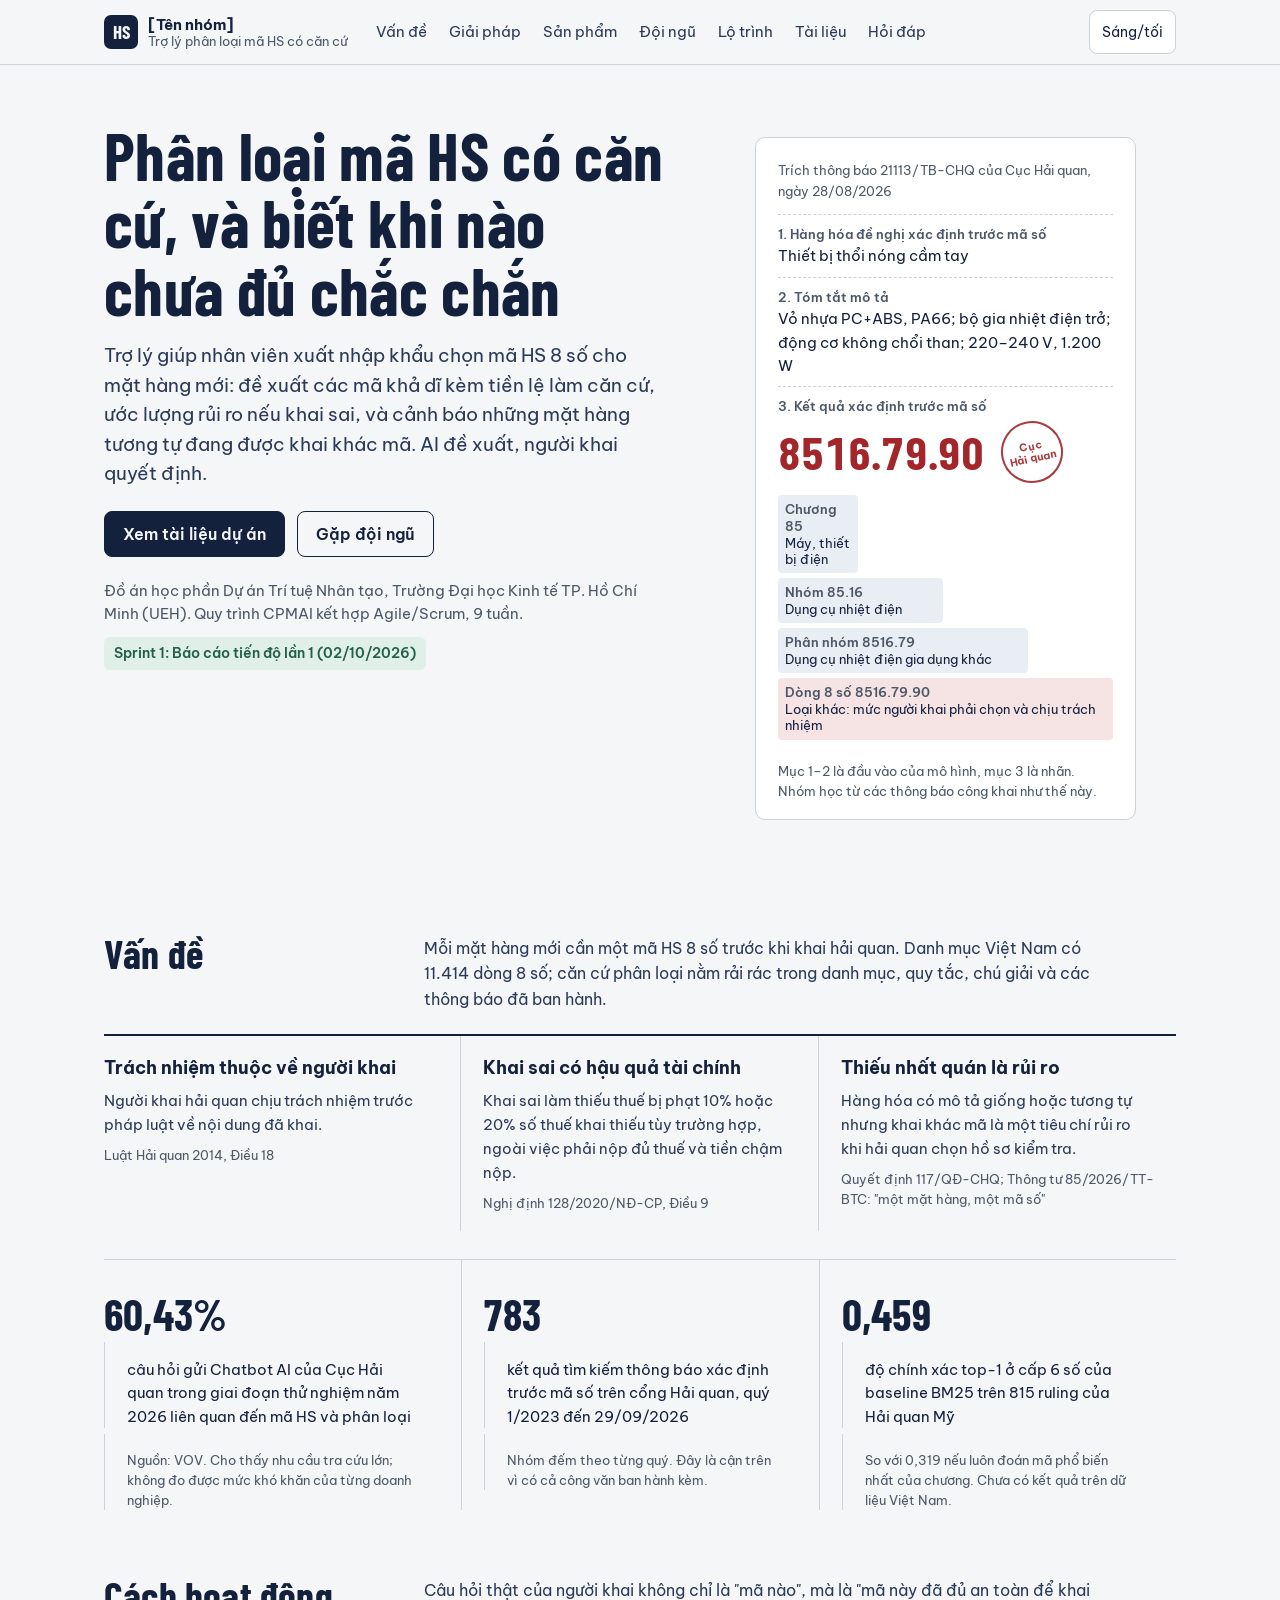
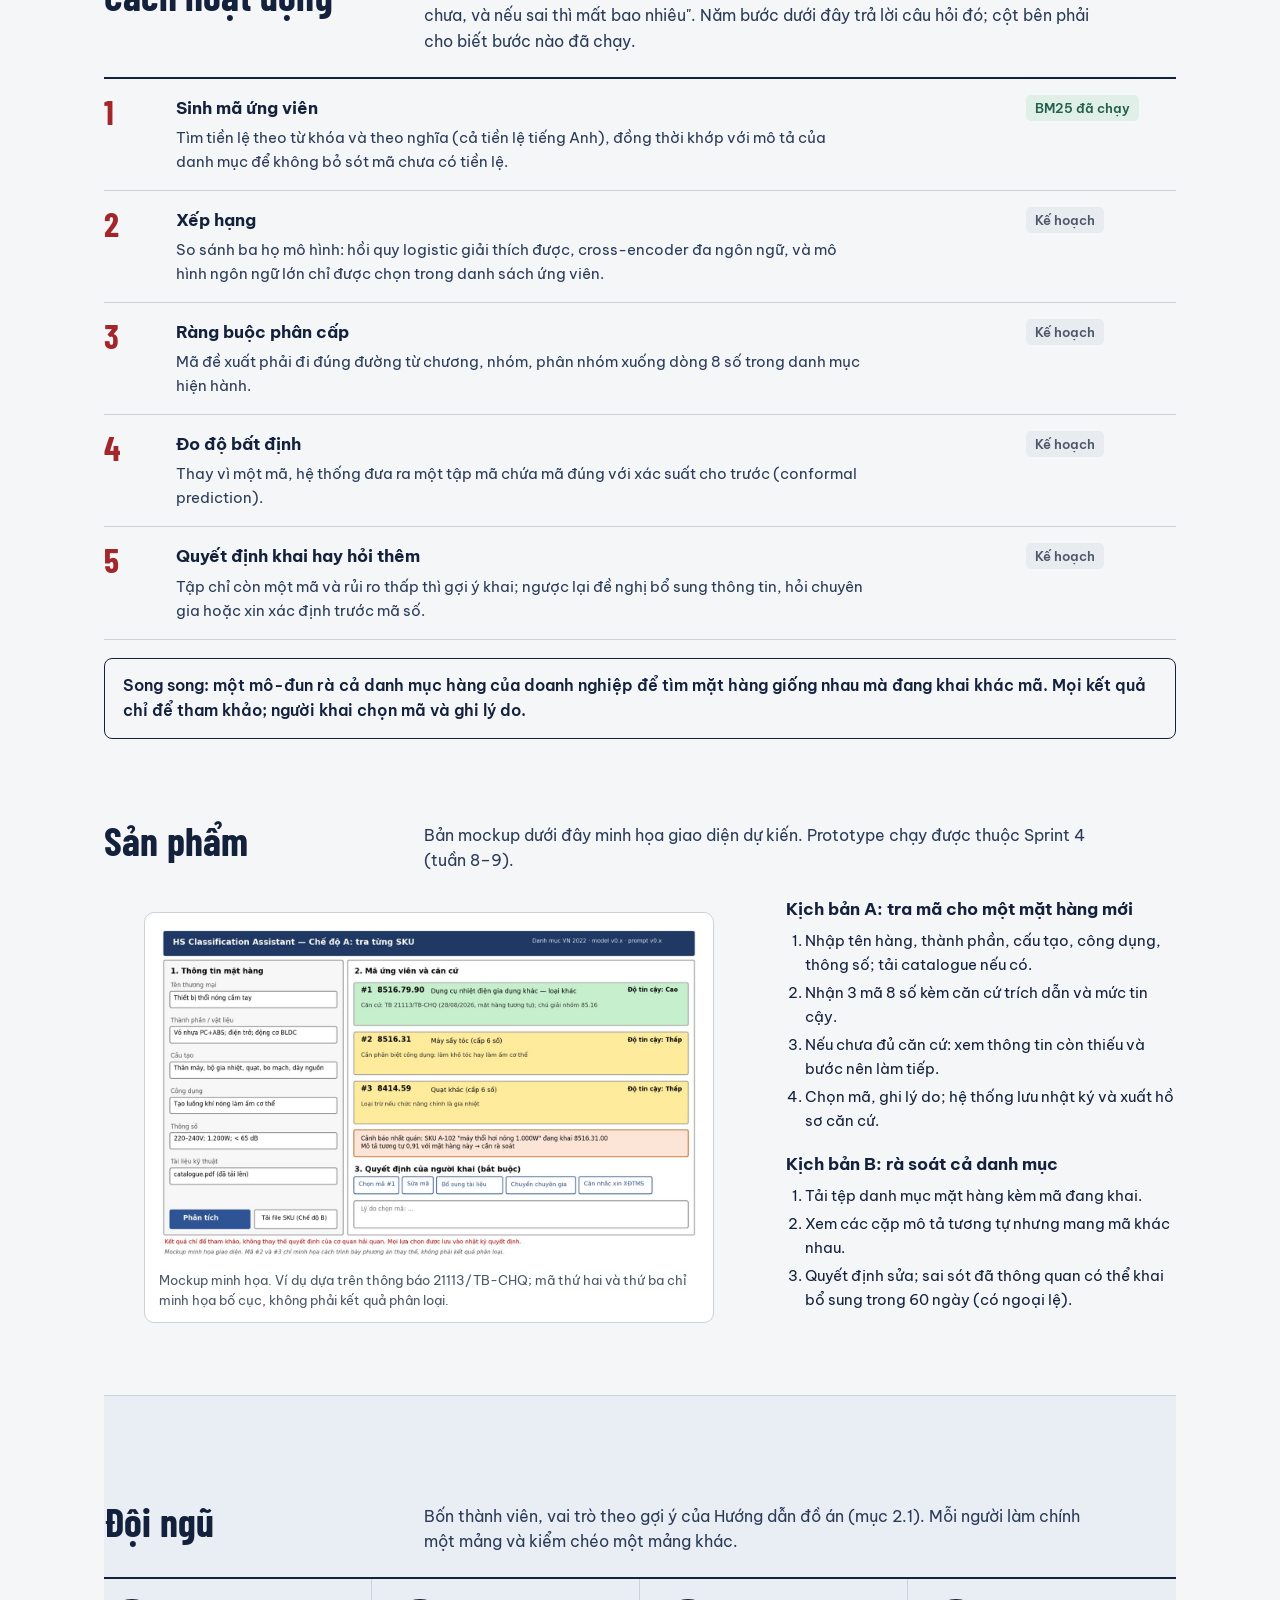
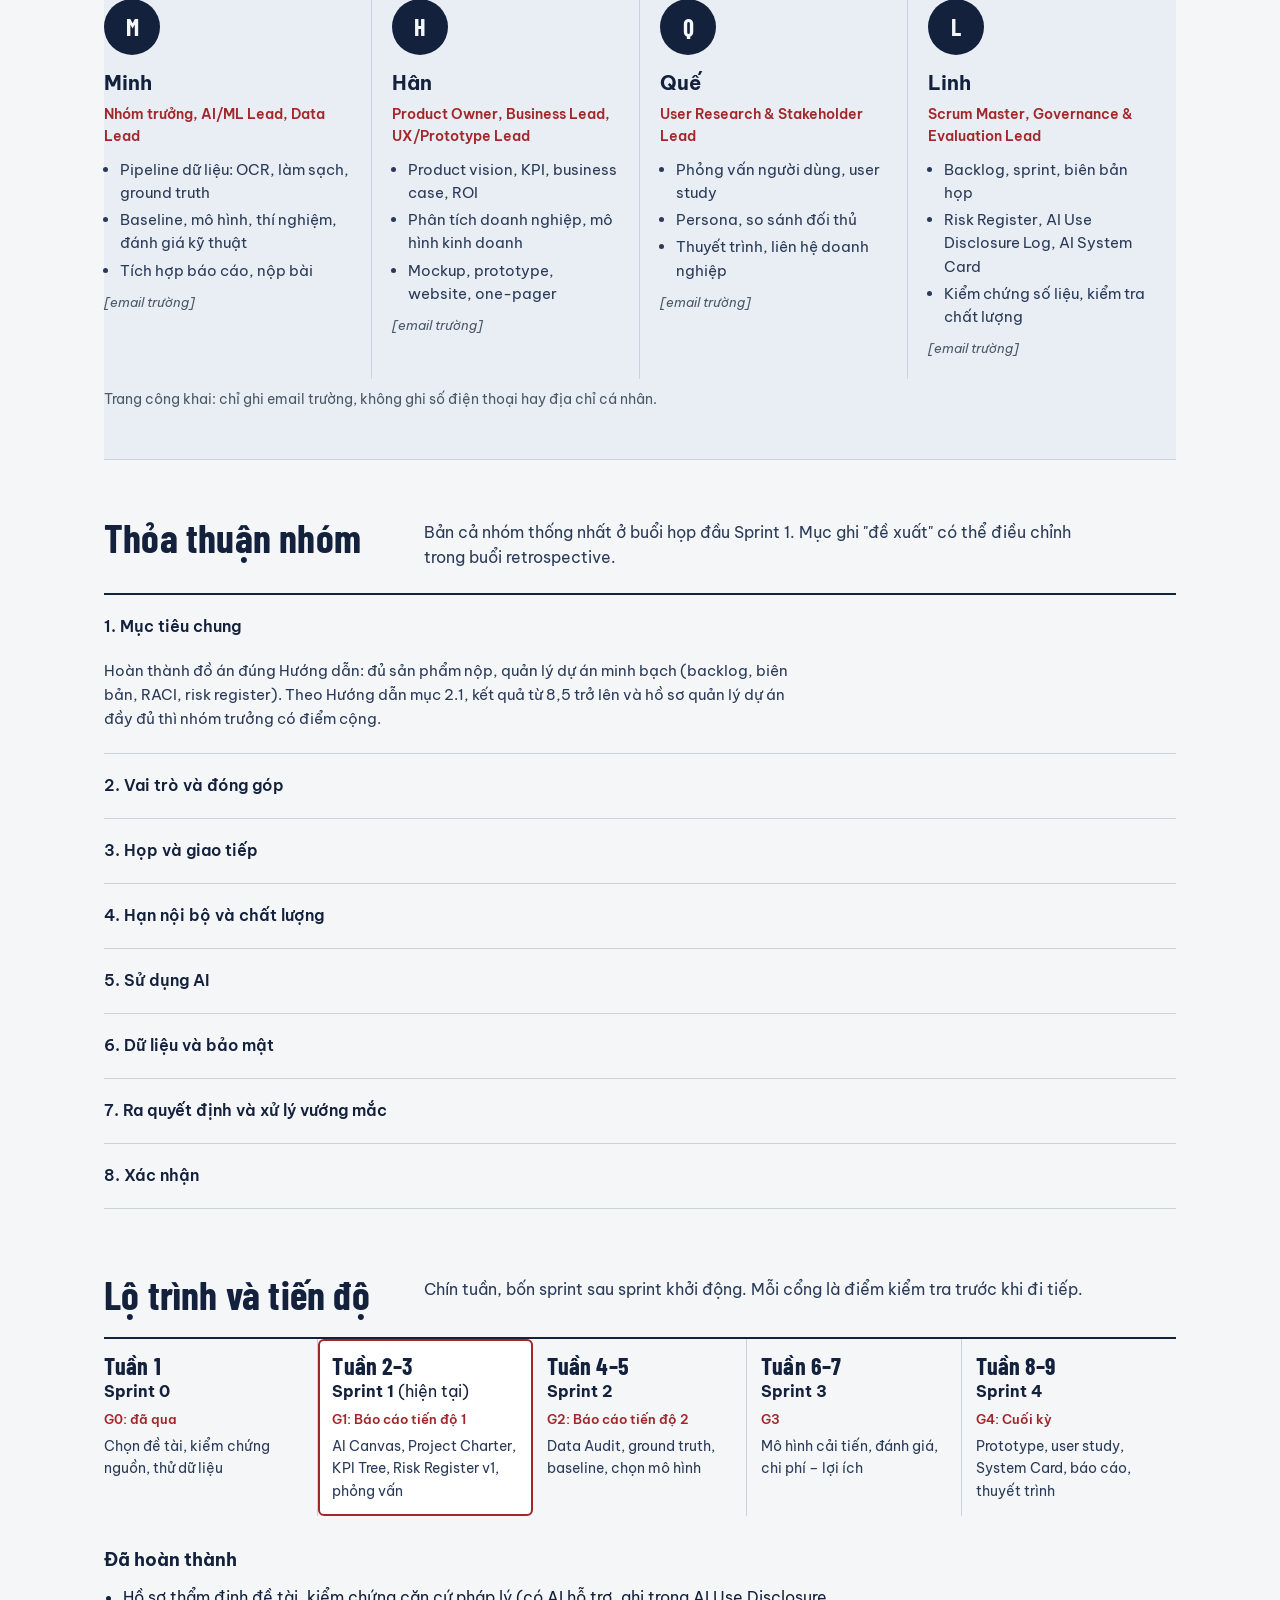
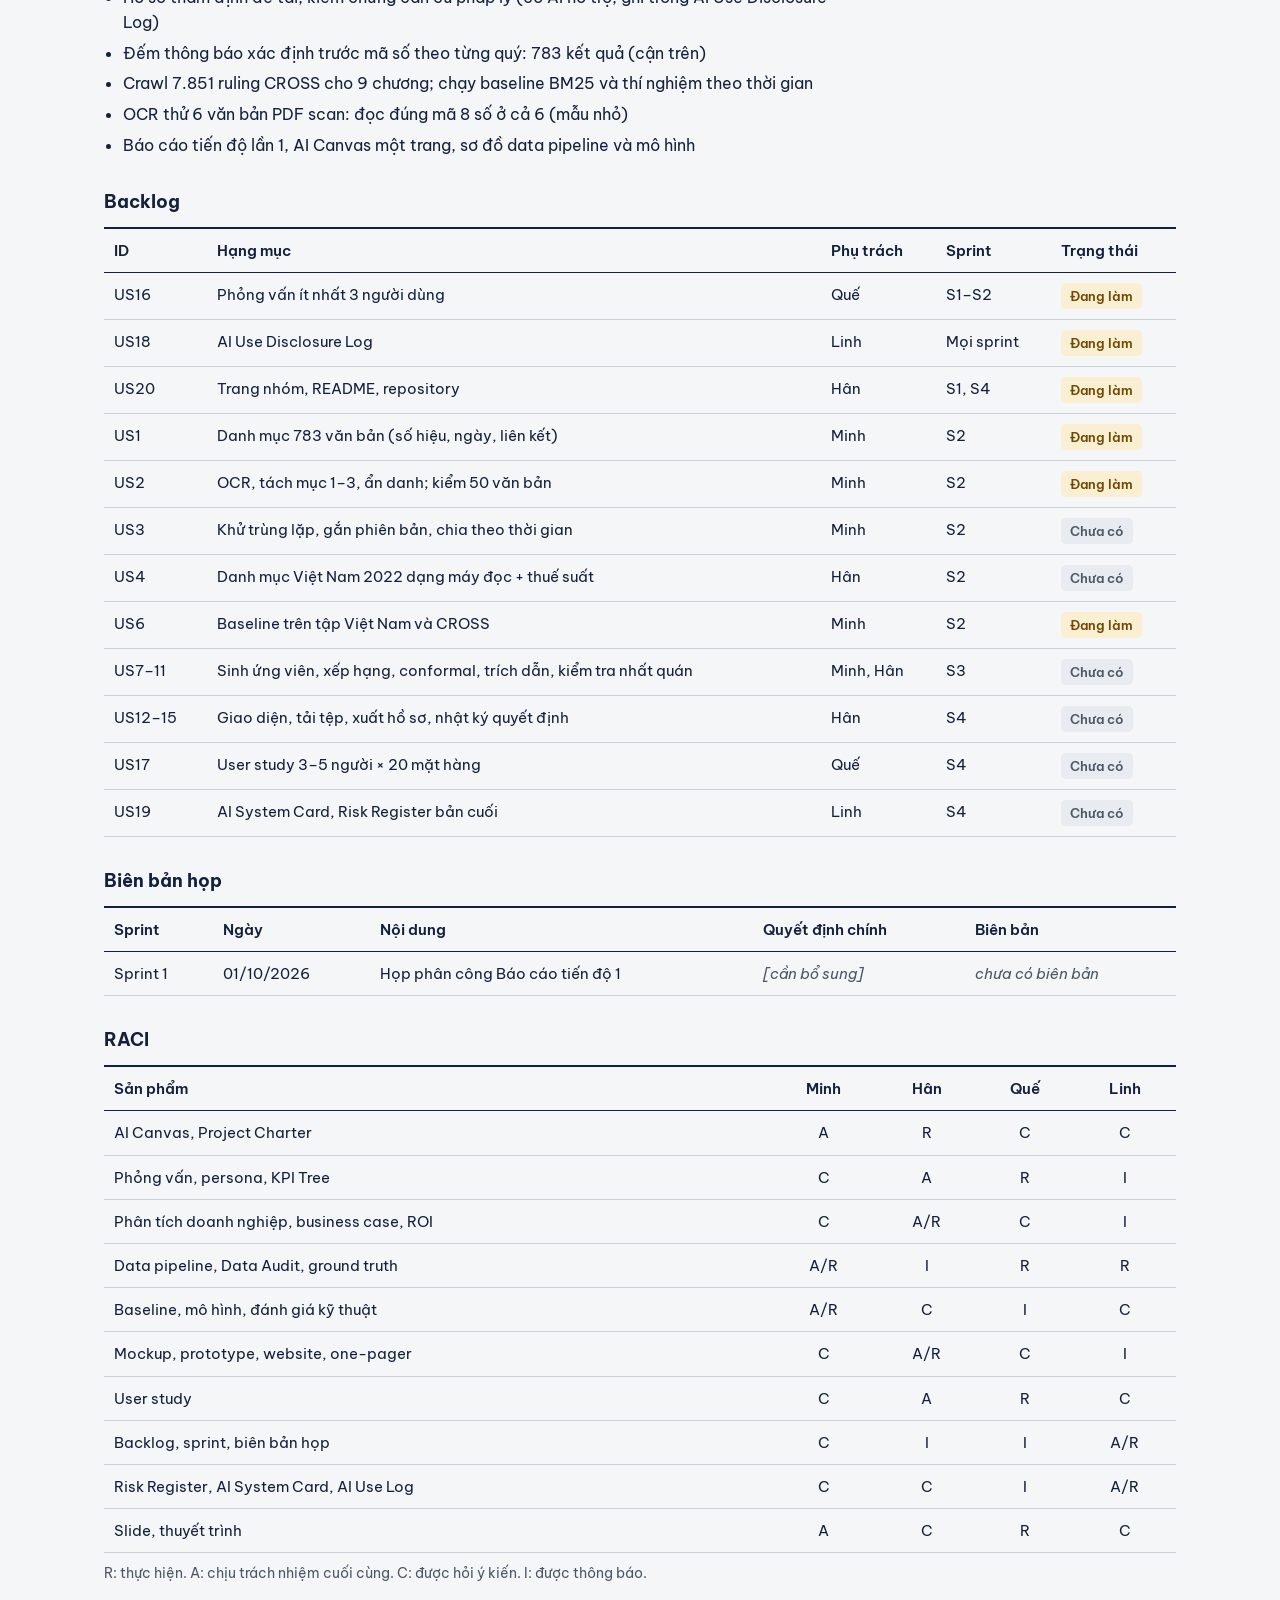
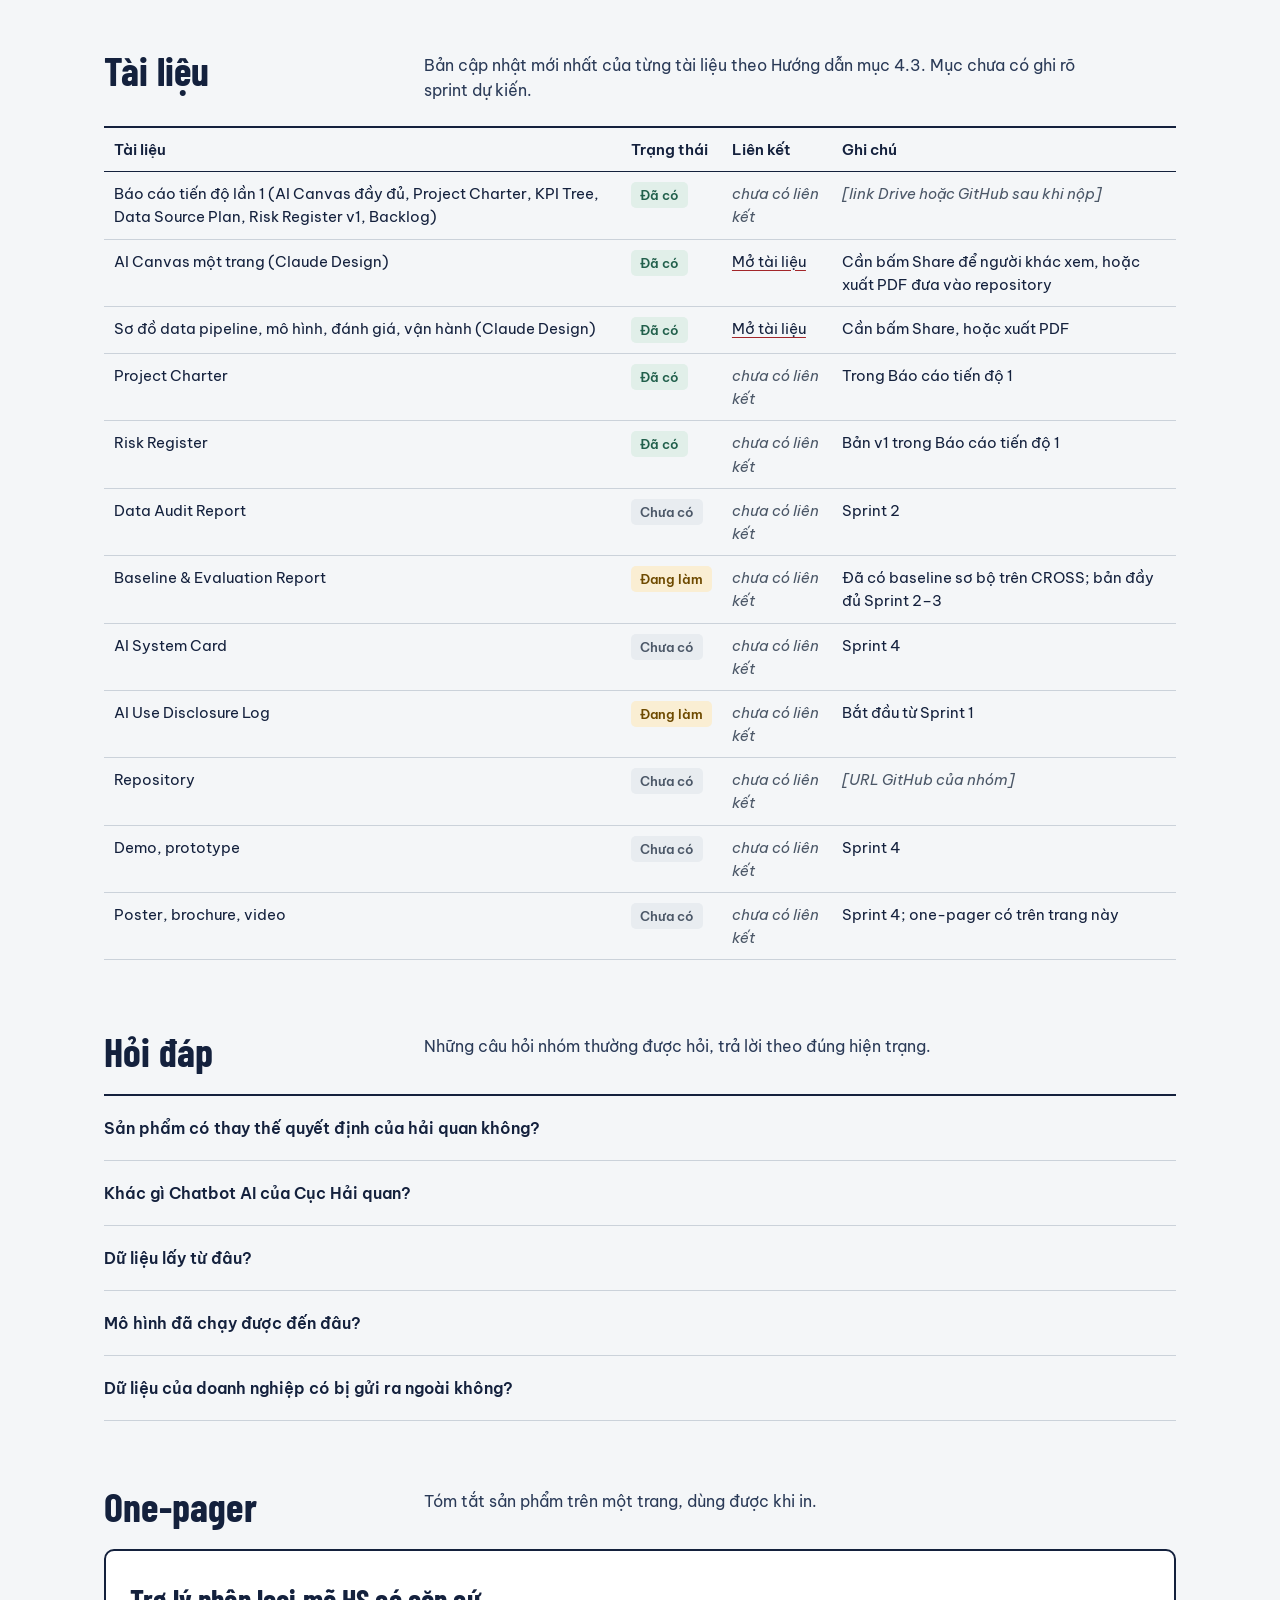
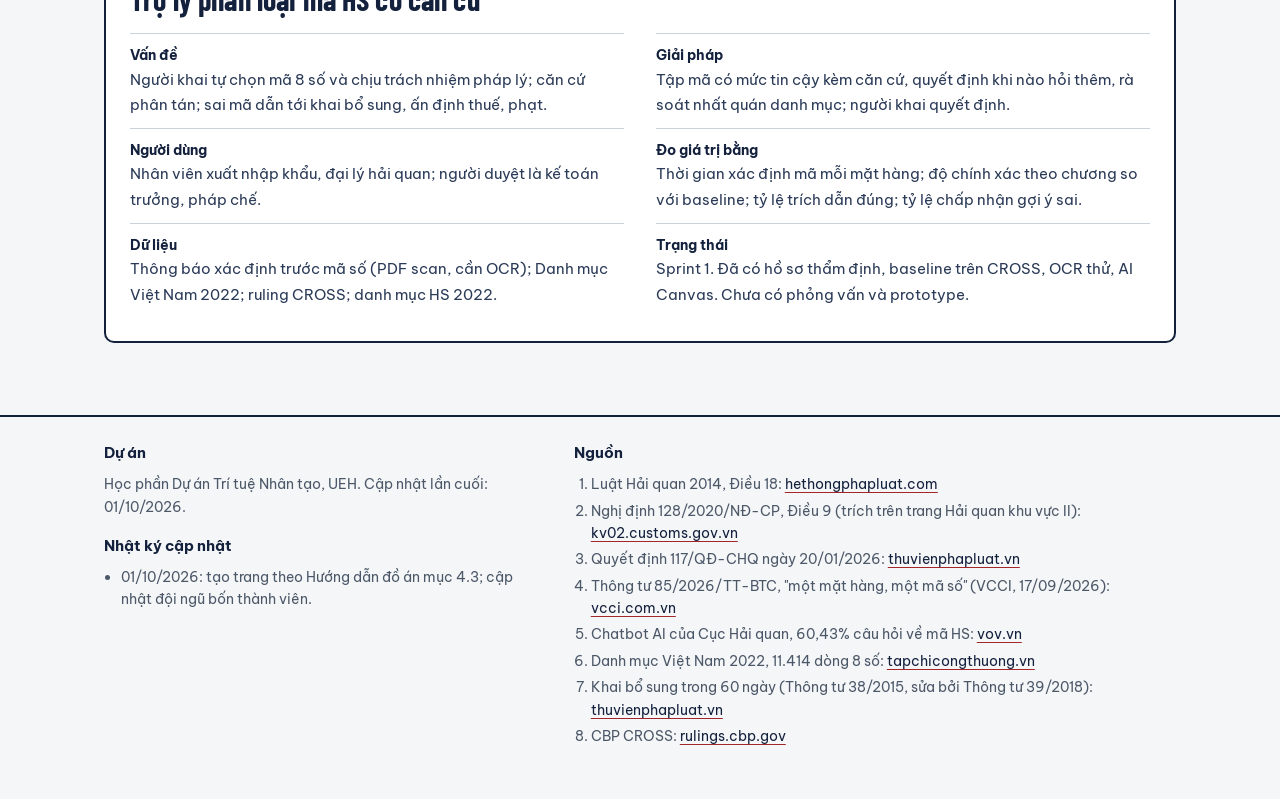
==== docs/index.html @ 6811bda2 "Trang giới thiệu dự án và đội ngũ" ====
<!doctype html>
<html lang="vi">
<head>
<meta charset="utf-8">
<meta name="viewport" content="width=device-width, initial-scale=1, viewport-fit=cover">
<title>Trợ lý phân loại mã HS có căn cứ: giới thiệu dự án và đội ngũ</title>
<meta name="description" content="Dự án học phần Dự án Trí tuệ Nhân tạo (UEH): trợ lý phân loại mã HS có căn cứ, biết khi nào chưa đủ chắc chắn, cho doanh nghiệp xuất nhập khẩu Việt Nam.">
<link rel="icon" href="data:image/svg+xml,<svg xmlns=%22http://www.w3.org/2000/svg%22 viewBox=%220 0 100 100%22><rect width=%22100%22 height=%22100%22 rx=%2218%22 fill=%22%2314213D%22/><text x=%2250%22 y=%2266%22 font-size=%2248%22 text-anchor=%22middle%22 fill=%22white%22 font-family=%22Arial%22 font-weight=%22700%22>HS</text></svg>">
<link rel="preconnect" href="https://fonts.googleapis.com">
<link rel="preconnect" href="https://fonts.gstatic.com" crossorigin>
<link href="https://fonts.googleapis.com/css2?family=Barlow+Condensed:wght@500;600;700&family=Be+Vietnam+Pro:wght@400;500;600;700&display=swap" rel="stylesheet">
<!--
  CẬP NHẬT NỘI DUNG: sửa khối dữ liệu SITE ở cuối tệp (thành viên, tài liệu, backlog, biên bản họp, nhật ký cập nhật).
  Các phần còn lại là nội dung cố định đã đối chiếu với Báo cáo tiến độ lần 1.
-->
<style>
:root{
  --ink:#14213D; --ink-2:#2A3A57; --muted:#4C5868; --paper:#F4F6F8; --surface:#FFFFFF; --rule:#CBD2DA; --rule-strong:#14213D;
  --seal:#A3262A; --seal-soft:#F6E3E3; --ok:#22604C; --ok-bg:#E1EFE9; --wip:#6E4A00; --wip-bg:#FAEED3; --todo:#4C5868; --todo-bg:#E8ECF0;
  --band:#E9EEF4; --focus:#1B5FBF;
  box-sizing:border-box;
  padding-top:env(safe-area-inset-top,0px);
  padding-bottom:env(safe-area-inset-bottom,0px);
}
@media (prefers-color-scheme: dark){
  :root:not([data-theme="light"]){
    --ink:#E6EBF2; --ink-2:#C9D3E0; --muted:#A7B2C1; --paper:#0E1625; --surface:#152035; --rule:#2B3A52; --rule-strong:#E6EBF2;
    --seal:#EF7A73; --seal-soft:#3A1F22; --ok:#7CC4A8; --ok-bg:#163A2F; --wip:#E8BD62; --wip-bg:#3A2D12; --todo:#B7C0CC; --todo-bg:#22314A;
    --band:#121C2E; --focus:#80B2FF;
  }
}
:root[data-theme="dark"]{
  --ink:#E6EBF2; --ink-2:#C9D3E0; --muted:#A7B2C1; --paper:#0E1625; --surface:#152035; --rule:#2B3A52; --rule-strong:#E6EBF2;
  --seal:#EF7A73; --seal-soft:#3A1F22; --ok:#7CC4A8; --ok-bg:#163A2F; --wip:#E8BD62; --wip-bg:#3A2D12; --todo:#B7C0CC; --todo-bg:#22314A;
  --band:#121C2E; --focus:#80B2FF;
}
*,*::before,*::after{box-sizing:inherit}
html{scroll-behavior:smooth;scroll-padding-top:calc(env(safe-area-inset-top,0px) + 76px);-webkit-text-size-adjust:100%}
body{margin:0;background:var(--paper);color:var(--ink);font-family:'Be Vietnam Pro',system-ui,-apple-system,'Segoe UI',sans-serif;font-size:16px;line-height:1.6}
img{max-width:100%;height:auto;display:block}
a{color:var(--ink);text-decoration-color:var(--seal);text-underline-offset:3px}
a:hover{color:var(--seal)}
:focus-visible{outline:3px solid var(--focus);outline-offset:2px}
.skip{position:absolute;left:-9999px}.skip:focus{left:12px;top:12px;background:var(--surface);padding:8px 12px;z-index:20}
.wrap{max-width:1120px;margin:0 auto;padding:0 24px}
.display{font-family:'Barlow Condensed','Arial Narrow',sans-serif;font-weight:700;letter-spacing:.005em}

/* điều hướng */
.top{position:sticky;top:env(safe-area-inset-top,0px);z-index:10;background:var(--paper);border-bottom:1px solid var(--rule)}
.top .wrap{display:flex;align-items:center;gap:18px;min-height:64px}
.brand{display:flex;align-items:center;gap:10px;text-decoration:none;white-space:nowrap}
.brand .mark{width:34px;height:34px;border-radius:7px;background:var(--ink);color:var(--paper);display:flex;align-items:center;justify-content:center;font-family:'Barlow Condensed','Arial Narrow',sans-serif;font-weight:700;font-size:19px}
.brand b{font-size:15px;line-height:1.2;display:block}
.brand small{display:block;font-size:12.5px;color:var(--muted);line-height:1.2}
.top nav{flex:1;overflow-x:auto}
.top ul{display:flex;gap:2px;list-style:none;margin:0;padding:0}
.top nav a{display:block;padding:10px 10px;border-radius:6px;text-decoration:none;white-space:nowrap;font-size:14.5px;color:var(--ink-2)}
.top nav a:hover{background:var(--band);color:var(--ink)}
.theme{min-height:44px;min-width:44px;border:1px solid var(--rule);background:var(--surface);color:var(--ink);border-radius:8px;font:inherit;font-size:14px;padding:0 12px;cursor:pointer}

/* hero */
.hero{padding:56px 0 40px;display:grid;grid-template-columns:1.1fr .9fr;gap:48px;align-items:start}
.hero h1{font-size:clamp(40px,5.6vw,66px);line-height:1.02;margin:0 0 18px}
.lede{font-size:18.5px;line-height:1.6;max-width:36em;margin:0 0 22px;color:var(--ink-2)}
.cta{display:flex;flex-wrap:wrap;gap:12px;margin:0 0 22px}
.btn{display:inline-flex;align-items:center;min-height:46px;padding:0 18px;border-radius:8px;font-weight:600;font-size:15.5px;text-decoration:none;border:1.5px solid var(--ink)}
.btn.primary{background:var(--ink);color:var(--paper)}
.btn.primary:hover{background:var(--ink-2);color:var(--paper)}
.btn.ghost{color:var(--ink)}
.btn.ghost:hover{background:var(--band);color:var(--ink)}
.meta{font-size:14.5px;color:var(--muted);margin:0}
.phase{display:inline-block;margin-top:12px;font-size:14px;font-weight:600;color:var(--ok);background:var(--ok-bg);padding:5px 10px;border-radius:6px}

/* thông báo mẫu */
.notice{background:var(--surface);border:1px solid var(--rule);border-radius:10px;padding:22px 22px 18px;position:relative}
.notice .hd{font-size:13px;color:var(--muted);margin-bottom:12px}
.notice .row{padding:9px 0;border-top:1px dashed var(--rule);font-size:14.5px}
.notice .row b{display:block;font-size:13px;color:var(--muted);font-weight:600}
.notice .code{display:flex;align-items:center;gap:16px;margin-top:4px}
.notice .num{font-size:46px;line-height:1;color:var(--seal);font-variant-numeric:tabular-nums}
.seal{width:62px;height:62px;border-radius:50%;border:2.5px solid var(--seal);color:var(--seal);display:flex;align-items:center;justify-content:center;text-align:center;font-size:10.5px;line-height:1.15;font-weight:700;transform:rotate(-12deg);flex:none;opacity:.9}
.levels{display:grid;grid-template-columns:repeat(4,1fr);gap:5px;margin-top:12px}
.lv{font-size:12.5px;line-height:1.3;padding:6px 7px;background:var(--band);border-radius:4px}
.lv b{display:block;font-size:13px}
.lv.l2{grid-column:1/3}.lv.l3{grid-column:1/4}.lv.l4{grid-column:1/5;background:var(--seal-soft)}
.notice .cap{font-size:12.5px;color:var(--muted);margin-top:12px}

/* khối */
section{padding:56px 0 8px}
.sec-head{display:grid;grid-template-columns:280px 1fr;gap:40px;margin-bottom:22px;align-items:start}
.sec-head h2{font-size:40px;line-height:1.05;margin:0}
.sec-head p{margin:4px 0 0;color:var(--ink-2);max-width:42em}
.band{background:var(--band);border-top:1px solid var(--rule);border-bottom:1px solid var(--rule);padding-bottom:48px;margin-top:48px}
p{max-width:46em}
.prob{display:grid;grid-template-columns:repeat(3,1fr);gap:0;border-top:2px solid var(--rule-strong)}
.prob div{padding:18px 22px 18px 0;border-right:1px solid var(--rule)}
.prob div + div{padding-left:22px}.prob div:last-child{border-right:0}
.prob h3{margin:0 0 6px;font-size:18px}
.prob p{margin:0;font-size:15px;color:var(--ink-2)}
.prob .src{display:block;font-size:12.5px;color:var(--muted);margin-top:8px}
.figs{display:grid;grid-template-columns:repeat(3,1fr);gap:0;margin-top:28px;border-top:1px solid var(--rule)}
.figs div{padding:16px 22px 0 0}
.figs div + div{padding-left:22px;border-left:1px solid var(--rule)}
.figs .n{font-size:44px;line-height:1}
.figs .t{font-size:14.5px;margin-top:6px}
.figs .s{font-size:12.5px;color:var(--muted);margin-top:6px}

.steps{list-style:none;counter-reset:s;margin:0;padding:0;border-top:2px solid var(--rule-strong)}
.steps li{counter-increment:s;display:grid;grid-template-columns:56px 1fr 150px;gap:16px;padding:16px 0;border-bottom:1px solid var(--rule);align-items:start}
.steps li::before{content:counter(s);font-family:'Barlow Condensed','Arial Narrow',sans-serif;font-weight:700;font-size:34px;line-height:1;color:var(--seal)}
.steps h3{margin:0 0 4px;font-size:17px}
.steps p{margin:0;font-size:15px;color:var(--ink-2)}
.st{display:inline-block;font-size:12.5px;font-weight:600;padding:3px 9px;border-radius:5px;white-space:nowrap;justify-self:start}
.st.done{background:var(--ok-bg);color:var(--ok)}.st.wip{background:var(--wip-bg);color:var(--wip)}.st.todo{background:var(--todo-bg);color:var(--todo)}
.principle{margin-top:18px;padding:14px 18px;border:1.5px solid var(--ink);border-radius:8px;font-weight:600;max-width:none}

.product{display:grid;grid-template-columns:1.25fr .75fr;gap:32px;align-items:start}
.shot{background:var(--surface);border:1px solid var(--rule);border-radius:10px;padding:10px}
.shot figcaption{font-size:12.5px;color:var(--muted);padding:8px 4px 2px}
.scen h3{margin:0 0 6px;font-size:17px}
.scen ol{margin:0 0 18px;padding-left:1.2em}
.scen li{margin:4px 0;font-size:15px}

.team{display:grid;grid-template-columns:repeat(4,1fr);gap:0;border-top:2px solid var(--rule-strong)}
.member{padding:20px 20px 20px 0;border-right:1px solid var(--rule)}
.member + .member{padding-left:20px}.member:last-child{border-right:0}
.avatar{width:56px;height:56px;border-radius:50%;background:var(--ink);color:var(--paper);display:flex;align-items:center;justify-content:center;font-family:'Barlow Condensed','Arial Narrow',sans-serif;font-weight:700;font-size:24px;margin-bottom:12px}
.member h3{margin:0;font-size:20px}
.member .role{font-size:14px;font-weight:600;color:var(--seal);margin:4px 0 10px}
.member ul{margin:0;padding-left:1.1em;font-size:14.5px;color:var(--ink-2)}
.member li{margin:4px 0}
.member .contact{font-size:13px;color:var(--muted);margin-top:10px}

.timeline{list-style:none;padding:0;margin:0;display:grid;grid-template-columns:repeat(5,1fr);border-top:2px solid var(--rule-strong)}
.timeline li{padding:14px 14px 14px 0;border-right:1px solid var(--rule)}
.timeline li + li{padding-left:14px}.timeline li:last-child{border-right:0}
.timeline .w{font-size:24px;line-height:1.1}
.timeline .g{font-size:12.5px;font-weight:600;color:var(--seal);margin-top:4px}
.timeline p{font-size:14px;margin:6px 0 0;color:var(--ink-2)}
.timeline .now{background:var(--surface);outline:2px solid var(--seal);outline-offset:-2px;border-radius:6px}

h3.sub{font-size:18px;margin:30px 0 10px}
.table-wrap{overflow-x:auto;border-top:2px solid var(--rule-strong);margin:0 0 6px}
table{border-collapse:collapse;width:100%;min-width:680px;font-size:14.5px}
th{text-align:left;font-weight:600;padding:10px 10px;border-bottom:1px solid var(--rule-strong);white-space:nowrap}
td{padding:10px 10px;border-bottom:1px solid var(--rule);vertical-align:top}
td.c,th.c{text-align:center}
.ph{color:var(--muted);font-style:italic}
.note{font-size:13.5px;color:var(--muted);margin:10px 0 0}
ul.plain{margin:0;padding-left:1.2em}ul.plain li{margin:5px 0;max-width:46em}

details{border-bottom:1px solid var(--rule)}
details:first-of-type{border-top:2px solid var(--rule-strong)}
summary{cursor:pointer;min-height:48px;display:flex;align-items:center;font-weight:600;padding:8px 0}
details > div{padding:0 0 14px;color:var(--ink-2);font-size:15px;max-width:52em}
details > div p{margin:0 0 8px}

.onepager{background:var(--surface);border:2px solid var(--rule-strong);border-radius:10px;padding:24px}
.onepager h3{margin:0 0 4px;font-size:30px}
.op{display:grid;grid-template-columns:repeat(2,1fr);gap:0 32px;margin-top:10px}
.op div{padding:10px 0;border-top:1px solid var(--rule)}
.op b{display:block;font-size:14px}.op span{font-size:14.5px;color:var(--ink-2)}

footer{margin-top:64px;border-top:2px solid var(--rule-strong);padding:24px 0 48px;font-size:14px;color:var(--muted)}
footer .cols{display:grid;grid-template-columns:1fr 1.4fr;gap:40px}
footer h3{color:var(--ink);font-size:15px;margin:0 0 8px}
footer ol{margin:0;padding-left:1.2em}footer li{margin:4px 0;word-break:break-word}

@media (max-width: 900px){
  .hero,.product,.sec-head,footer .cols{grid-template-columns:1fr;gap:24px}
  .prob,.figs,.team,.timeline{grid-template-columns:1fr}
  .prob div,.figs div,.member,.timeline li{border-right:0 !important;border-left:0 !important;padding-left:0 !important;border-bottom:1px solid var(--rule)}
  .steps li{grid-template-columns:44px 1fr}
  .steps li .st{grid-column:2}
  .op{grid-template-columns:1fr}
  .brand small{display:none}
}
@media (prefers-reduced-motion: reduce){html{scroll-behavior:auto}}
@media print{.top,.theme,.skip,.cta{display:none}body{background:#fff;color:#000}section{break-inside:avoid-page}}
</style>
</head>
<body>
<a class="skip" href="#noi-dung">Bỏ qua thanh điều hướng</a>

<header class="top">
  <div class="wrap">
    <a class="brand" href="#noi-dung" aria-label="Về đầu trang">
      <span class="mark" aria-hidden="true">HS</span>
      <span><b id="teamName">[Tên nhóm]</b><small>Trợ lý phân loại mã HS có căn cứ</small></span>
    </a>
    <nav aria-label="Các phần của trang">
      <ul>
        <li><a href="#van-de">Vấn đề</a></li>
        <li><a href="#giai-phap">Giải pháp</a></li>
        <li><a href="#san-pham">Sản phẩm</a></li>
        <li><a href="#doi-ngu">Đội ngũ</a></li>
        <li><a href="#lo-trinh">Lộ trình</a></li>
        <li><a href="#tai-lieu">Tài liệu</a></li>
        <li><a href="#hoi-dap">Hỏi đáp</a></li>
      </ul>
    </nav>
    <button class="theme" id="themeBtn" type="button" aria-label="Đổi giao diện sáng hoặc tối">Sáng/tối</button>
  </div>
</header>

<main id="noi-dung" class="wrap">

  <div class="hero">
    <div>
      <h1 class="display">Phân loại mã HS có căn cứ, và biết khi nào chưa đủ chắc chắn</h1>
      <p class="lede">Trợ lý giúp nhân viên xuất nhập khẩu chọn mã HS 8 số cho mặt hàng mới: đề xuất các mã khả dĩ kèm tiền lệ làm căn cứ, ước lượng rủi ro nếu khai sai, và cảnh báo những mặt hàng tương tự đang được khai khác mã. AI đề xuất, người khai quyết định.</p>
      <div class="cta">
        <a class="btn primary" href="#tai-lieu">Xem tài liệu dự án</a>
        <a class="btn ghost" href="#doi-ngu">Gặp đội ngũ</a>
      </div>
      <p class="meta">Đồ án học phần Dự án Trí tuệ Nhân tạo, Trường Đại học Kinh tế TP. Hồ Chí Minh (UEH). Quy trình CPMAI kết hợp Agile/Scrum, 9 tuần.</p>
      <span class="phase" id="phase">Sprint 1: Báo cáo tiến độ lần 1</span>
    </div>
    <figure class="notice" aria-label="Ví dụ một thông báo xác định trước mã số và cấu trúc mã HS">
      <div class="hd">Trích thông báo 21113/TB-CHQ của Cục Hải quan, ngày 28/08/2026</div>
      <div class="row"><b>1. Hàng hóa đề nghị xác định trước mã số</b>Thiết bị thổi nóng cầm tay</div>
      <div class="row"><b>2. Tóm tắt mô tả</b>Vỏ nhựa PC+ABS, PA66; bộ gia nhiệt điện trở; động cơ không chổi than; 220–240 V, 1.200 W</div>
      <div class="row"><b>3. Kết quả xác định trước mã số</b>
        <div class="code"><span class="num display">8516.79.90</span><span class="seal" aria-hidden="true">Cục<br>Hải quan</span></div>
        <div class="levels">
          <div class="lv"><b>Chương 85</b>Máy, thiết bị điện</div>
          <div class="lv l2"><b>Nhóm 85.16</b>Dụng cụ nhiệt điện</div>
          <div class="lv l3"><b>Phân nhóm 8516.79</b>Dụng cụ nhiệt điện gia dụng khác</div>
          <div class="lv l4"><b>Dòng 8 số 8516.79.90</b>Loại khác: mức người khai phải chọn và chịu trách nhiệm</div>
        </div>
      </div>
      <figcaption class="cap">Mục 1–2 là đầu vào của mô hình, mục 3 là nhãn. Nhóm học từ các thông báo công khai như thế này.</figcaption>
    </figure>
  </div>

  <section id="van-de" aria-labelledby="h-van-de">
    <div class="sec-head"><h2 id="h-van-de" class="display">Vấn đề</h2><p>Mỗi mặt hàng mới cần một mã HS 8 số trước khi khai hải quan. Danh mục Việt Nam có 11.414 dòng 8 số; căn cứ phân loại nằm rải rác trong danh mục, quy tắc, chú giải và các thông báo đã ban hành.</p></div>
    <div class="prob">
      <div><h3>Trách nhiệm thuộc về người khai</h3><p>Người khai hải quan chịu trách nhiệm trước pháp luật về nội dung đã khai.</p><span class="src">Luật Hải quan 2014, Điều 18</span></div>
      <div><h3>Khai sai có hậu quả tài chính</h3><p>Khai sai làm thiếu thuế bị phạt 10% hoặc 20% số thuế khai thiếu tùy trường hợp, ngoài việc phải nộp đủ thuế và tiền chậm nộp.</p><span class="src">Nghị định 128/2020/NĐ-CP, Điều 9</span></div>
      <div><h3>Thiếu nhất quán là rủi ro</h3><p>Hàng hóa có mô tả giống hoặc tương tự nhưng khai khác mã là một tiêu chí rủi ro khi hải quan chọn hồ sơ kiểm tra.</p><span class="src">Quyết định 117/QĐ-CHQ; Thông tư 85/2026/TT-BTC: "một mặt hàng, một mã số"</span></div>
    </div>
    <div class="figs">
      <div><div class="n display">60,43%</div><div class="t">câu hỏi gửi Chatbot AI của Cục Hải quan trong giai đoạn thử nghiệm năm 2026 liên quan đến mã HS và phân loại</div><div class="s">Nguồn: VOV. Cho thấy nhu cầu tra cứu lớn; không đo được mức khó khăn của từng doanh nghiệp.</div></div>
      <div><div class="n display">783</div><div class="t">kết quả tìm kiếm thông báo xác định trước mã số trên cổng Hải quan, quý 1/2023 đến 29/09/2026</div><div class="s">Nhóm đếm theo từng quý. Đây là cận trên vì có cả công văn ban hành kèm.</div></div>
      <div><div class="n display">0,459</div><div class="t">độ chính xác top-1 ở cấp 6 số của baseline BM25 trên 815 ruling của Hải quan Mỹ</div><div class="s">So với 0,319 nếu luôn đoán mã phổ biến nhất của chương. Chưa có kết quả trên dữ liệu Việt Nam.</div></div>
    </div>
  </section>

  <section id="giai-phap" aria-labelledby="h-giai-phap">
    <div class="sec-head"><h2 id="h-giai-phap" class="display">Cách hoạt động</h2><p>Câu hỏi thật của người khai không chỉ là "mã nào", mà là "mã này đã đủ an toàn để khai chưa, và nếu sai thì mất bao nhiêu". Năm bước dưới đây trả lời câu hỏi đó; cột bên phải cho biết bước nào đã chạy.</p></div>
    <ol class="steps">
      <li><div><h3>Sinh mã ứng viên</h3><p>Tìm tiền lệ theo từ khóa và theo nghĩa (cả tiền lệ tiếng Anh), đồng thời khớp với mô tả của danh mục để không bỏ sót mã chưa có tiền lệ.</p></div><span class="st done">BM25 đã chạy</span></li>
      <li><div><h3>Xếp hạng</h3><p>So sánh ba họ mô hình: hồi quy logistic giải thích được, cross-encoder đa ngôn ngữ, và mô hình ngôn ngữ lớn chỉ được chọn trong danh sách ứng viên.</p></div><span class="st todo">Kế hoạch</span></li>
      <li><div><h3>Ràng buộc phân cấp</h3><p>Mã đề xuất phải đi đúng đường từ chương, nhóm, phân nhóm xuống dòng 8 số trong danh mục hiện hành.</p></div><span class="st todo">Kế hoạch</span></li>
      <li><div><h3>Đo độ bất định</h3><p>Thay vì một mã, hệ thống đưa ra một tập mã chứa mã đúng với xác suất cho trước (conformal prediction).</p></div><span class="st todo">Kế hoạch</span></li>
      <li><div><h3>Quyết định khai hay hỏi thêm</h3><p>Tập chỉ còn một mã và rủi ro thấp thì gợi ý khai; ngược lại đề nghị bổ sung thông tin, hỏi chuyên gia hoặc xin xác định trước mã số.</p></div><span class="st todo">Kế hoạch</span></li>
    </ol>
    <p class="principle">Song song: một mô-đun rà cả danh mục hàng của doanh nghiệp để tìm mặt hàng giống nhau mà đang khai khác mã. Mọi kết quả chỉ để tham khảo; người khai chọn mã và ghi lý do.</p>
  </section>

  <section id="san-pham" aria-labelledby="h-san-pham">
    <div class="sec-head"><h2 id="h-san-pham" class="display">Sản phẩm</h2><p>Bản mockup dưới đây minh họa giao diện dự kiến. Prototype chạy được thuộc Sprint 4 (tuần 8–9).</p></div>
    <div class="product">
      <figure class="shot"><img src="[data-uri]" alt="Mockup màn hình tra mã cho một mặt hàng: ô nhập thông tin mặt hàng, ba mã ứng viên kèm căn cứ, cảnh báo nhất quán và các nút quyết định" width="1400" height="866" loading="lazy"><figcaption>Mockup minh họa. Ví dụ dựa trên thông báo 21113/TB-CHQ; mã thứ hai và thứ ba chỉ minh họa bố cục, không phải kết quả phân loại.</figcaption></figure>
      <div class="scen">
        <h3>Kịch bản A: tra mã cho một mặt hàng mới</h3>
        <ol><li>Nhập tên hàng, thành phần, cấu tạo, công dụng, thông số; tải catalogue nếu có.</li><li>Nhận 3 mã 8 số kèm căn cứ trích dẫn và mức tin cậy.</li><li>Nếu chưa đủ căn cứ: xem thông tin còn thiếu và bước nên làm tiếp.</li><li>Chọn mã, ghi lý do; hệ thống lưu nhật ký và xuất hồ sơ căn cứ.</li></ol>
        <h3>Kịch bản B: rà soát cả danh mục</h3>
        <ol><li>Tải tệp danh mục mặt hàng kèm mã đang khai.</li><li>Xem các cặp mô tả tương tự nhưng mang mã khác nhau.</li><li>Quyết định sửa; sai sót đã thông quan có thể khai bổ sung trong 60 ngày (có ngoại lệ).</li></ol>
      </div>
    </div>
  </section>

  <section id="doi-ngu" class="band" aria-labelledby="h-doi-ngu">
    <div class="wrap" style="padding:0">
      <div class="sec-head" style="padding-top:48px"><h2 id="h-doi-ngu" class="display">Đội ngũ</h2><p>Bốn thành viên, vai trò theo gợi ý của Hướng dẫn đồ án (mục 2.1). Mỗi người làm chính một mảng và kiểm chéo một mảng khác.</p></div>
      <div class="team" id="team"></div>
      <p class="note">Trang công khai: chỉ ghi email trường, không ghi số điện thoại hay địa chỉ cá nhân.</p>
    </div>
  </section>

  <section id="thoa-thuan" aria-labelledby="h-thoa-thuan">
    <div class="sec-head"><h2 id="h-thoa-thuan" class="display">Thỏa thuận nhóm</h2><p>Bản cả nhóm thống nhất ở buổi họp đầu Sprint 1. Mục ghi "đề xuất" có thể điều chỉnh trong buổi retrospective.</p></div>
    <details open><summary>1. Mục tiêu chung</summary><div><p>Hoàn thành đồ án đúng Hướng dẫn: đủ sản phẩm nộp, quản lý dự án minh bạch (backlog, biên bản, RACI, risk register). Theo Hướng dẫn mục 2.1, kết quả từ 8,5 trở lên và hồ sơ quản lý dự án đầy đủ thì nhóm trưởng có điểm cộng.</p></div></details>
    <details><summary>2. Vai trò và đóng góp</summary><div><p>Mỗi phần có một người làm chính và một người kiểm chéo; không chia mỗi người một chương (Hướng dẫn mục 2.1). Cuối mỗi sprint tự đánh giá và đánh giá chéo mức đóng góp.</p></div></details>
    <details><summary>3. Họp và giao tiếp</summary><div><p>Họp định kỳ: [thứ, giờ, hình thức]. Mỗi sprint có planning, review và retrospective (Hướng dẫn mục 4.2). Biên bản đăng trong 24 giờ. Kênh chính: [Zalo/Messenger/Teams]; phản hồi tin nhắn công việc trong 24 giờ (đề xuất).</p></div></details>
    <details><summary>4. Hạn nội bộ và chất lượng</summary><div><p>Nộp phần việc trước hạn chung 2 ngày để kiểm chéo (đề xuất). Mọi số liệu có nguồn; giả định ghi rõ là giả định.</p></div></details>
    <details><summary>5. Sử dụng AI</summary><div><p>Được dùng công cụ AI nhưng phải ghi vào AI Use Disclosure Log: prompt, kết quả, cách kiểm chứng, phần đã chỉnh sửa. Không dùng AI tạo toàn bộ báo cáo mà không kiểm chứng (Hướng dẫn mục 9).</p></div></details>
    <details><summary>6. Dữ liệu và bảo mật</summary><div><p>Không đưa PDF gốc có tên doanh nghiệp, mã số thuế, chữ ký lên repository công khai; chỉ dùng phần đã ẩn danh. Thông tin phỏng vấn chỉ dùng cho đồ án và có phiếu đồng ý.</p></div></details>
    <details><summary>7. Ra quyết định và xử lý vướng mắc</summary><div><p>Ưu tiên đồng thuận; không đạt thì biểu quyết đa số; khi hòa, nhóm trưởng quyết định và ghi lý do vào biên bản. Trễ việc hoặc vắng họp không báo: nhắc nhở, trao đổi trong họp, ghi vào đánh giá đóng góp, báo giảng viên nếu lặp lại (đề xuất).</p></div></details>
    <details><summary>8. Xác nhận</summary><div><div class="table-wrap"><table><thead><tr><th>Thành viên</th><th>Vai trò</th><th>Xác nhận</th><th>Ngày</th></tr></thead><tbody id="tbSign"></tbody></table></div></div></details>
  </section>

  <section id="lo-trinh" aria-labelledby="h-lo-trinh">
    <div class="sec-head"><h2 id="h-lo-trinh" class="display">Lộ trình và tiến độ</h2><p>Chín tuần, bốn sprint sau sprint khởi động. Mỗi cổng là điểm kiểm tra trước khi đi tiếp.</p></div>
    <ol class="timeline" id="timeline"></ol>
    <h3 class="sub">Đã hoàn thành</h3>
    <ul class="plain" id="doneList"></ul>
    <h3 class="sub">Backlog</h3>
    <div class="table-wrap"><table><thead><tr><th>ID</th><th>Hạng mục</th><th>Phụ trách</th><th>Sprint</th><th>Trạng thái</th></tr></thead><tbody id="tbBacklog"></tbody></table></div>
    <h3 class="sub">Biên bản họp</h3>
    <div class="table-wrap"><table><thead><tr><th>Sprint</th><th>Ngày</th><th>Nội dung</th><th>Quyết định chính</th><th>Biên bản</th></tr></thead><tbody id="tbMeetings"></tbody></table></div>
    <h3 class="sub">RACI</h3>
    <div class="table-wrap"><table><thead><tr><th>Sản phẩm</th><th class="c">Minh</th><th class="c">Hân</th><th class="c">Quế</th><th class="c">Linh</th></tr></thead><tbody id="tbRaci"></tbody></table></div>
    <p class="note">R: thực hiện. A: chịu trách nhiệm cuối cùng. C: được hỏi ý kiến. I: được thông báo.</p>
  </section>

  <section id="tai-lieu" aria-labelledby="h-tai-lieu">
    <div class="sec-head"><h2 id="h-tai-lieu" class="display">Tài liệu</h2><p>Bản cập nhật mới nhất của từng tài liệu theo Hướng dẫn mục 4.3. Mục chưa có ghi rõ sprint dự kiến.</p></div>
    <div class="table-wrap"><table><thead><tr><th>Tài liệu</th><th>Trạng thái</th><th>Liên kết</th><th>Ghi chú</th></tr></thead><tbody id="tbDocs"></tbody></table></div>
  </section>

  <section id="hoi-dap" aria-labelledby="h-hoi-dap">
    <div class="sec-head"><h2 id="h-hoi-dap" class="display">Hỏi đáp</h2><p>Những câu hỏi nhóm thường được hỏi, trả lời theo đúng hiện trạng.</p></div>
    <details><summary>Sản phẩm có thay thế quyết định của hải quan không?</summary><div><p>Không. Kết quả chỉ để tham khảo. Người khai chịu trách nhiệm về nội dung khai (Luật Hải quan 2014, Điều 18); khi có tranh chấp, cơ quan hải quan là bên xác định mã.</p></div></details>
    <details><summary>Khác gì Chatbot AI của Cục Hải quan?</summary><div><p>Chatbot trả lời hỏi đáp chung về thủ tục và mã HS. Sản phẩm này tập trung vào tập mã có mức tin cậy, căn cứ là tiền lệ đã ban hành, quyết định khi nào cần hỏi thêm, và rà soát nhất quán danh mục. Nhóm chưa so sánh hai công cụ trên cùng bộ kiểm thử.</p></div></details>
    <details><summary>Dữ liệu lấy từ đâu?</summary><div><p>Thông báo xác định trước mã số công khai trên cổng Cục Hải quan, Danh mục hàng hóa xuất nhập khẩu Việt Nam 2022, ruling công khai của Hải quan Mỹ (CROSS) và danh mục HS 2022. Nhóm tải thủ công, không vượt captcha, và ẩn danh tên doanh nghiệp, mã số thuế.</p></div></details>
    <details><summary>Mô hình đã chạy được đến đâu?</summary><div><p>Đã có baseline BM25 trên dữ liệu CROSS và OCR thử trên 6 văn bản Việt Nam (đọc đúng mã 8 số ở cả 6, mẫu còn nhỏ). Các bước còn lại thuộc Sprint 2–4.</p></div></details>
    <details><summary>Dữ liệu của doanh nghiệp có bị gửi ra ngoài không?</summary><div><p>Thiết kế ưu tiên chạy trên máy nội bộ. Nhóm chỉ dùng dữ liệu mặt hàng của doanh nghiệp khi có thỏa thuận bảo mật.</p></div></details>
  </section>

  <section id="one-pager" aria-labelledby="h-one-pager">
    <div class="sec-head"><h2 id="h-one-pager" class="display">One-pager</h2><p>Tóm tắt sản phẩm trên một trang, dùng được khi in.</p></div>
    <div class="onepager">
      <h3 class="display">Trợ lý phân loại mã HS có căn cứ</h3>
      <div class="op">
        <div><b>Vấn đề</b><span>Người khai tự chọn mã 8 số và chịu trách nhiệm pháp lý; căn cứ phân tán; sai mã dẫn tới khai bổ sung, ấn định thuế, phạt.</span></div>
        <div><b>Giải pháp</b><span>Tập mã có mức tin cậy kèm căn cứ, quyết định khi nào hỏi thêm, rà soát nhất quán danh mục; người khai quyết định.</span></div>
        <div><b>Người dùng</b><span>Nhân viên xuất nhập khẩu, đại lý hải quan; người duyệt là kế toán trưởng, pháp chế.</span></div>
        <div><b>Đo giá trị bằng</b><span>Thời gian xác định mã mỗi mặt hàng; độ chính xác theo chương so với baseline; tỷ lệ trích dẫn đúng; tỷ lệ chấp nhận gợi ý sai.</span></div>
        <div><b>Dữ liệu</b><span>Thông báo xác định trước mã số (PDF scan, cần OCR); Danh mục Việt Nam 2022; ruling CROSS; danh mục HS 2022.</span></div>
        <div><b>Trạng thái</b><span>Sprint 1. Đã có hồ sơ thẩm định, baseline trên CROSS, OCR thử, AI Canvas. Chưa có phỏng vấn và prototype.</span></div>
      </div>
    </div>
  </section>

</main>

<footer>
  <div class="wrap cols">
    <div>
      <h3>Dự án</h3>
      <p style="margin:0">Học phần Dự án Trí tuệ Nhân tạo, UEH. Cập nhật lần cuối: <span id="updated"></span>.</p>
      <h3 style="margin-top:16px">Nhật ký cập nhật</h3>
      <ul class="plain" id="changelog"></ul>
    </div>
    <div>
      <h3>Nguồn</h3>
      <ol>
        <li>Luật Hải quan 2014, Điều 18: <a href="https://hethongphapluat.com/luat-hai-quan-2014/dieu-18">hethongphapluat.com</a></li>
        <li>Nghị định 128/2020/NĐ-CP, Điều 9 (trích trên trang Hải quan khu vực II): <a href="https://kv02.customs.gov.vn/index.jsp?aid=214670&amp;cid=5272&amp;pageId=3244">kv02.customs.gov.vn</a></li>
        <li>Quyết định 117/QĐ-CHQ ngày 20/01/2026: <a href="https://thuvienphapluat.vn/van-ban/EN/Xuat-nhap-khau/Decision-117-QD-CHQ-2026-promulgating-the-advance-ruling-on-tariff-classification-procedure/695617/tieng-anh.aspx">thuvienphapluat.vn</a></li>
        <li>Thông tư 85/2026/TT-BTC, "một mặt hàng, một mã số" (VCCI, 17/09/2026): <a href="https://vcci.com.vn/tin-tuc/don-gian-viec-phan-loai-hang-hoa-tao-luc-day-cho-thuong-mai">vcci.com.vn</a></li>
        <li>Chatbot AI của Cục Hải quan, 60,43% câu hỏi về mã HS: <a href="https://vov.vn/kinh-te/hai-quan-tang-toc-chuyen-doi-so-lay-du-lieu-va-ai-lam-nen-tang-quan-ly-post1318120.vov">vov.vn</a></li>
        <li>Danh mục Việt Nam 2022, 11.414 dòng 8 số: <a href="https://tapchicongthuong.vn/lui-thoi-gian-ap-dung-danh-muc-hang-hoa-xuat-khau--nhap-khau-viet-nam-moi-den-29-12-2022-101140.htm">tapchicongthuong.vn</a></li>
        <li>Khai bổ sung trong 60 ngày (Thông tư 38/2015, sửa bởi Thông tư 39/2018): <a href="https://thuvienphapluat.vn/phap-luat/mau-to-khai-bo-sung-ho-so-hai-quan-sau-thong-quan-la-mau-nao-khai-bo-sung-sau-thong-quan-trong-truo-947815-182090.html">thuvienphapluat.vn</a></li>
        <li>CBP CROSS: <a href="https://rulings.cbp.gov/home">rulings.cbp.gov</a></li>
      </ol>
    </div>
  </div>
</footer>

<script>
/* ===================== DỮ LIỆU TRANG — SỬA KHỐI NÀY ĐỂ CẬP NHẬT ===================== */
const SITE = {
  teamName: '[Tên nhóm]',
  updated: '01/10/2026',
  phase: 'Sprint 1: Báo cáo tiến độ lần 1 (02/10/2026)',
  members: [
    { name: 'Minh', initials: 'M', role: 'Nhóm trưởng, AI/ML Lead, Data Lead',
      duties: ['Pipeline dữ liệu: OCR, làm sạch, ground truth', 'Baseline, mô hình, thí nghiệm, đánh giá kỹ thuật', 'Tích hợp báo cáo, nộp bài'], contact: '[email trường]' },
    { name: 'Hân', initials: 'H', role: 'Product Owner, Business Lead, UX/Prototype Lead',
      duties: ['Product vision, KPI, business case, ROI', 'Phân tích doanh nghiệp, mô hình kinh doanh', 'Mockup, prototype, website, one-pager'], contact: '[email trường]' },
    { name: 'Quế', initials: 'Q', role: 'User Research & Stakeholder Lead',
      duties: ['Phỏng vấn người dùng, user study', 'Persona, so sánh đối thủ', 'Thuyết trình, liên hệ doanh nghiệp'], contact: '[email trường]' },
    { name: 'Linh', initials: 'L', role: 'Scrum Master, Governance & Evaluation Lead',
      duties: ['Backlog, sprint, biên bản họp', 'Risk Register, AI Use Disclosure Log, AI System Card', 'Kiểm chứng số liệu, kiểm tra chất lượng'], contact: '[email trường]' },
  ],
  timeline: [
    { w: 'Tuần 1', s: 'Sprint 0', g: 'G0: đã qua', t: 'Chọn đề tài, kiểm chứng nguồn, thử dữ liệu' },
    { w: 'Tuần 2–3', s: 'Sprint 1', g: 'G1: Báo cáo tiến độ 1', t: 'AI Canvas, Project Charter, KPI Tree, Risk Register v1, phỏng vấn', now: true },
    { w: 'Tuần 4–5', s: 'Sprint 2', g: 'G2: Báo cáo tiến độ 2', t: 'Data Audit, ground truth, baseline, chọn mô hình' },
    { w: 'Tuần 6–7', s: 'Sprint 3', g: 'G3', t: 'Mô hình cải tiến, đánh giá, chi phí – lợi ích' },
    { w: 'Tuần 8–9', s: 'Sprint 4', g: 'G4: Cuối kỳ', t: 'Prototype, user study, System Card, báo cáo, thuyết trình' },
  ],
  done: [
    'Hồ sơ thẩm định đề tài, kiểm chứng căn cứ pháp lý (có AI hỗ trợ, ghi trong AI Use Disclosure Log)',
    'Đếm thông báo xác định trước mã số theo từng quý: 783 kết quả (cận trên)',
    'Crawl 7.851 ruling CROSS cho 9 chương; chạy baseline BM25 và thí nghiệm theo thời gian',
    'OCR thử 6 văn bản PDF scan: đọc đúng mã 8 số ở cả 6 (mẫu nhỏ)',
    'Báo cáo tiến độ lần 1, AI Canvas một trang, sơ đồ data pipeline và mô hình',
  ],
  backlog: [
    { id: 'US16', item: 'Phỏng vấn ít nhất 3 người dùng', pic: 'Quế', sp: 'S1–S2', st: 'wip' },
    { id: 'US18', item: 'AI Use Disclosure Log', pic: 'Linh', sp: 'Mọi sprint', st: 'wip' },
    { id: 'US20', item: 'Trang nhóm, README, repository', pic: 'Hân', sp: 'S1, S4', st: 'wip' },
    { id: 'US1', item: 'Danh mục 783 văn bản (số hiệu, ngày, liên kết)', pic: 'Minh', sp: 'S2', st: 'wip' },
    { id: 'US2', item: 'OCR, tách mục 1–3, ẩn danh; kiểm 50 văn bản', pic: 'Minh', sp: 'S2', st: 'wip' },
    { id: 'US3', item: 'Khử trùng lặp, gắn phiên bản, chia theo thời gian', pic: 'Minh', sp: 'S2', st: 'todo' },
    { id: 'US4', item: 'Danh mục Việt Nam 2022 dạng máy đọc + thuế suất', pic: 'Hân', sp: 'S2', st: 'todo' },
    { id: 'US6', item: 'Baseline trên tập Việt Nam và CROSS', pic: 'Minh', sp: 'S2', st: 'wip' },
    { id: 'US7–11', item: 'Sinh ứng viên, xếp hạng, conformal, trích dẫn, kiểm tra nhất quán', pic: 'Minh, Hân', sp: 'S3', st: 'todo' },
    { id: 'US12–15', item: 'Giao diện, tải tệp, xuất hồ sơ, nhật ký quyết định', pic: 'Hân', sp: 'S4', st: 'todo' },
    { id: 'US17', item: 'User study 3–5 người × 20 mặt hàng', pic: 'Quế', sp: 'S4', st: 'todo' },
    { id: 'US19', item: 'AI System Card, Risk Register bản cuối', pic: 'Linh', sp: 'S4', st: 'todo' },
  ],
  meetings: [
    { sp: 'Sprint 1', date: '01/10/2026', type: 'Họp phân công Báo cáo tiến độ 1', dec: '[cần bổ sung]', link: '' },
  ],
  raci: [
    ['AI Canvas, Project Charter', 'A', 'R', 'C', 'C'],
    ['Phỏng vấn, persona, KPI Tree', 'C', 'A', 'R', 'I'],
    ['Phân tích doanh nghiệp, business case, ROI', 'C', 'A/R', 'C', 'I'],
    ['Data pipeline, Data Audit, ground truth', 'A/R', 'I', 'R', 'R'],
    ['Baseline, mô hình, đánh giá kỹ thuật', 'A/R', 'C', 'I', 'C'],
    ['Mockup, prototype, website, one-pager', 'C', 'A/R', 'C', 'I'],
    ['User study', 'C', 'A', 'R', 'C'],
    ['Backlog, sprint, biên bản họp', 'C', 'I', 'I', 'A/R'],
    ['Risk Register, AI System Card, AI Use Log', 'C', 'C', 'I', 'A/R'],
    ['Slide, thuyết trình', 'A', 'C', 'R', 'C'],
  ],
  docs: [
    { name: 'Báo cáo tiến độ lần 1 (AI Canvas đầy đủ, Project Charter, KPI Tree, Data Source Plan, Risk Register v1, Backlog)', st: 'done', url: '', note: '[link Drive hoặc GitHub sau khi nộp]' },
    { name: 'AI Canvas một trang (Claude Design)', st: 'done', url: 'https://claude.ai/artifact/BMBkVDm3522sKwbUskPMMn', note: 'Cần bấm Share để người khác xem, hoặc xuất PDF đưa vào repository' },
    { name: 'Sơ đồ data pipeline, mô hình, đánh giá, vận hành (Claude Design)', st: 'done', url: 'https://claude.ai/artifact/PjNy6r66X7ReEpcqLCCFPP', note: 'Cần bấm Share, hoặc xuất PDF' },
    { name: 'Project Charter', st: 'done', url: '', note: 'Trong Báo cáo tiến độ 1' },
    { name: 'Risk Register', st: 'done', url: '', note: 'Bản v1 trong Báo cáo tiến độ 1' },
    { name: 'Data Audit Report', st: 'todo', url: '', note: 'Sprint 2' },
    { name: 'Baseline & Evaluation Report', st: 'wip', url: '', note: 'Đã có baseline sơ bộ trên CROSS; bản đầy đủ Sprint 2–3' },
    { name: 'AI System Card', st: 'todo', url: '', note: 'Sprint 4' },
    { name: 'AI Use Disclosure Log', st: 'wip', url: '', note: 'Bắt đầu từ Sprint 1' },
    { name: 'Repository', st: 'todo', url: '', note: '[URL GitHub của nhóm]' },
    { name: 'Demo, prototype', st: 'todo', url: '', note: 'Sprint 4' },
    { name: 'Poster, brochure, video', st: 'todo', url: '', note: 'Sprint 4; one-pager có trên trang này' },
  ],
  changelog: [
    '01/10/2026: tạo trang theo Hướng dẫn đồ án mục 4.3; cập nhật đội ngũ bốn thành viên.',
  ],
};
/* ====================================================================================== */
const ST = { done: ['done', 'Đã có'], wip: ['wip', 'Đang làm'], todo: ['todo', 'Chưa có'] };
const esc = (s) => String(s).replace(/[&<>"]/g, c => ({ '&': '&amp;', '<': '&lt;', '>': '&gt;', '"': '&quot;' }[c]));
const ph = (s) => /\[.*\]/.test(s) ? `<span class="ph">${esc(s)}</span>` : esc(s);
const chip = (k) => `<span class="st ${ST[k][0]}">${ST[k][1]}</span>`;
const linkOr = (u, f) => u ? `<a href="${esc(u)}" target="_blank" rel="noopener">Mở tài liệu</a>` : `<span class="ph">${esc(f || 'chưa có liên kết')}</span>`;
const $ = (id) => document.getElementById(id);
$('teamName').textContent = SITE.teamName;
$('phase').textContent = SITE.phase;
$('updated').textContent = SITE.updated;
$('team').innerHTML = SITE.members.map(m => `<article class="member"><div class="avatar" aria-hidden="true">${esc(m.initials)}</div><h3>${esc(m.name)}</h3><div class="role">${esc(m.role)}</div><ul>${m.duties.map(d => `<li>${esc(d)}</li>`).join('')}</ul><div class="contact">${ph(m.contact)}</div></article>`).join('');
$('tbSign').innerHTML = SITE.members.map(m => `<tr><td>${esc(m.name)}</td><td>${esc(m.role)}</td><td><span class="ph">[ký hoặc xác nhận online]</span></td><td><span class="ph">[ngày]</span></td></tr>`).join('');
$('timeline').innerHTML = SITE.timeline.map(x => `<li class="${x.now ? 'now' : ''}"><div class="w display">${esc(x.w)}</div><div><b>${esc(x.s)}</b>${x.now ? ' (hiện tại)' : ''}</div><div class="g">${esc(x.g)}</div><p>${esc(x.t)}</p></li>`).join('');
$('doneList').innerHTML = SITE.done.map(d => `<li>${esc(d)}</li>`).join('');
$('tbBacklog').innerHTML = SITE.backlog.map(b => `<tr><td>${esc(b.id)}</td><td>${esc(b.item)}</td><td>${esc(b.pic)}</td><td>${esc(b.sp)}</td><td>${chip(b.st)}</td></tr>`).join('');
$('tbMeetings').innerHTML = SITE.meetings.map(m => `<tr><td>${esc(m.sp)}</td><td>${ph(m.date)}</td><td>${esc(m.type)}</td><td>${ph(m.dec)}</td><td>${linkOr(m.link, 'chưa có biên bản')}</td></tr>`).join('');
$('tbRaci').innerHTML = SITE.raci.map(r => `<tr><td>${esc(r[0])}</td>${r.slice(1).map(c => `<td class="c">${esc(c)}</td>`).join('')}</tr>`).join('');
$('tbDocs').innerHTML = SITE.docs.map(d => `<tr><td>${esc(d.name)}</td><td>${chip(d.st)}</td><td>${linkOr(d.url)}</td><td>${ph(d.note)}</td></tr>`).join('');
$('changelog').innerHTML = SITE.changelog.map(c => `<li>${esc(c)}</li>`).join('');
(function () {
  const root = document.documentElement;
  try { const t = localStorage.getItem('theme'); if (t === 'light' || t === 'dark') root.setAttribute('data-theme', t); } catch (e) {}
  $('themeBtn').addEventListener('click', () => {
    const cur = root.getAttribute('data-theme') || (matchMedia('(prefers-color-scheme: dark)').matches ? 'dark' : 'light');
    const next = cur === 'dark' ? 'light' : 'dark';
    root.setAttribute('data-theme', next);
    try { localStorage.setItem('theme', next); } catch (e) {}
  });
})();
</script>
</body>
</html>
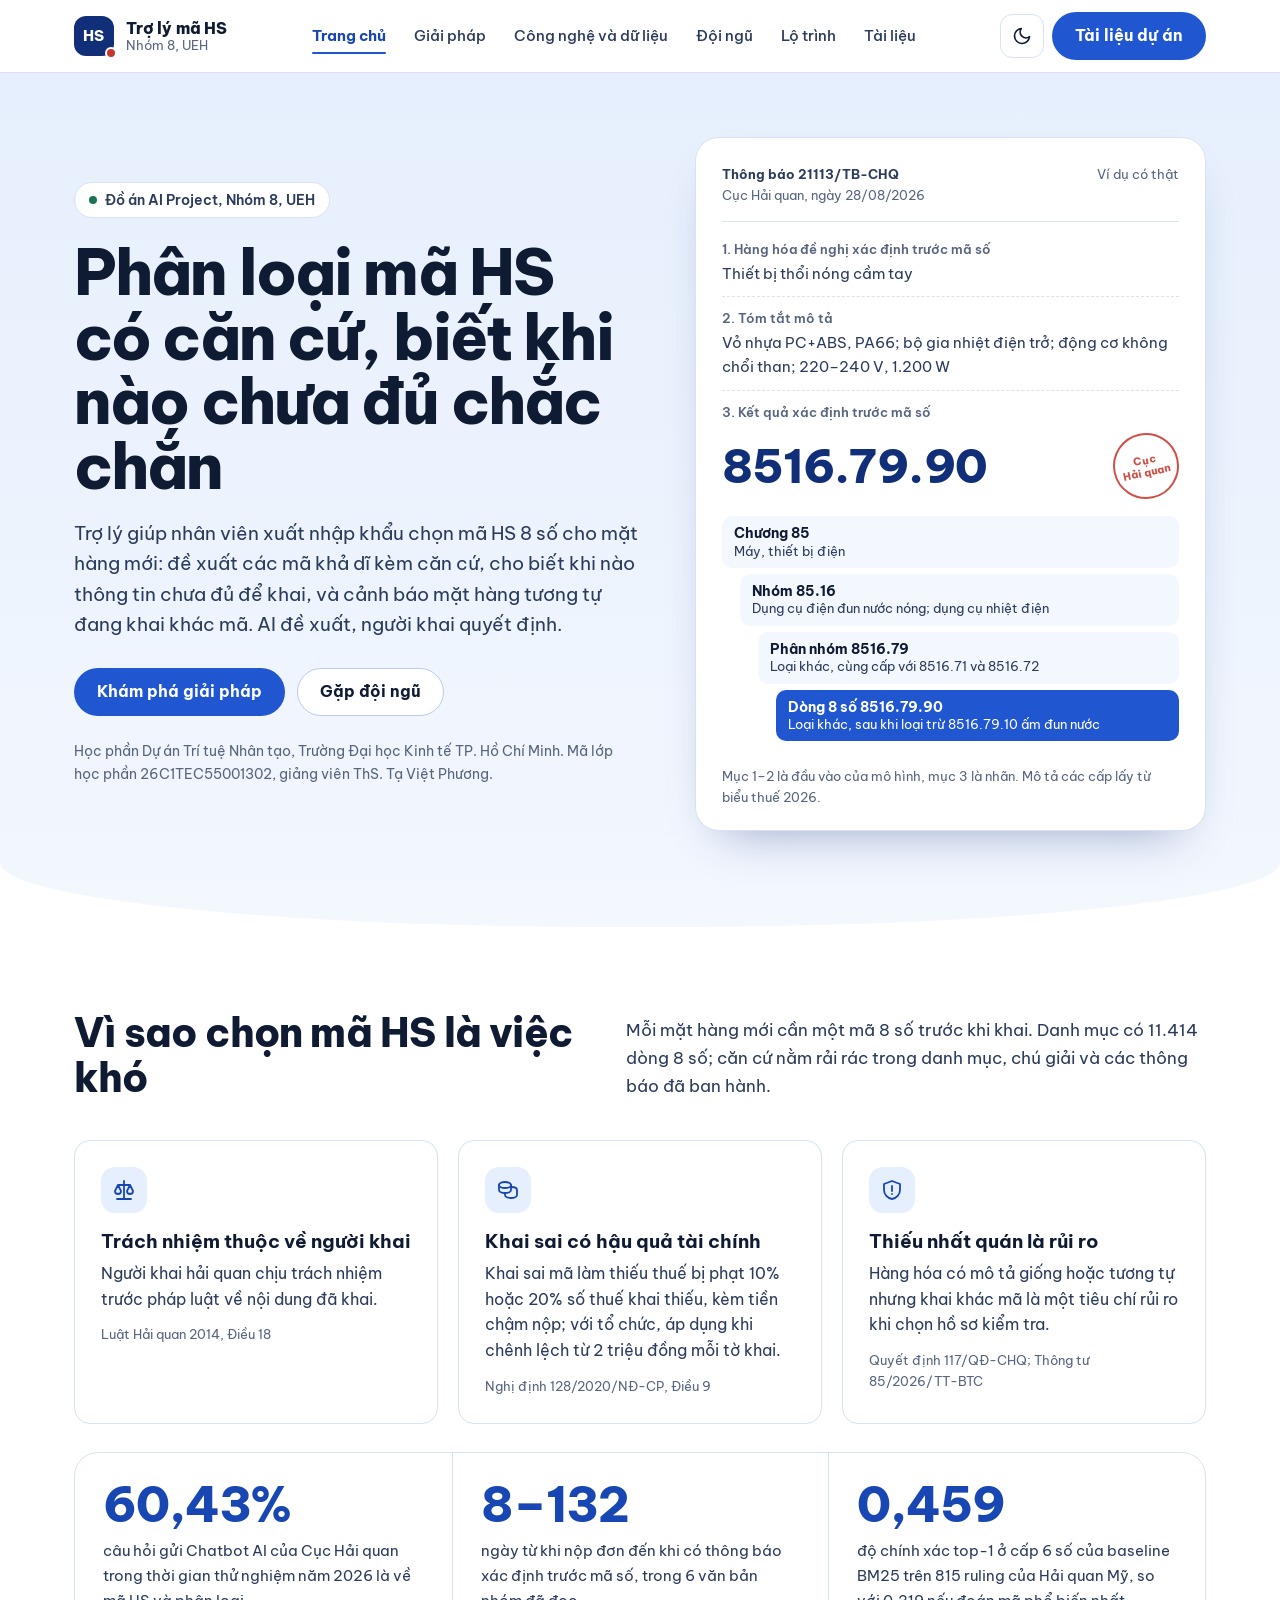
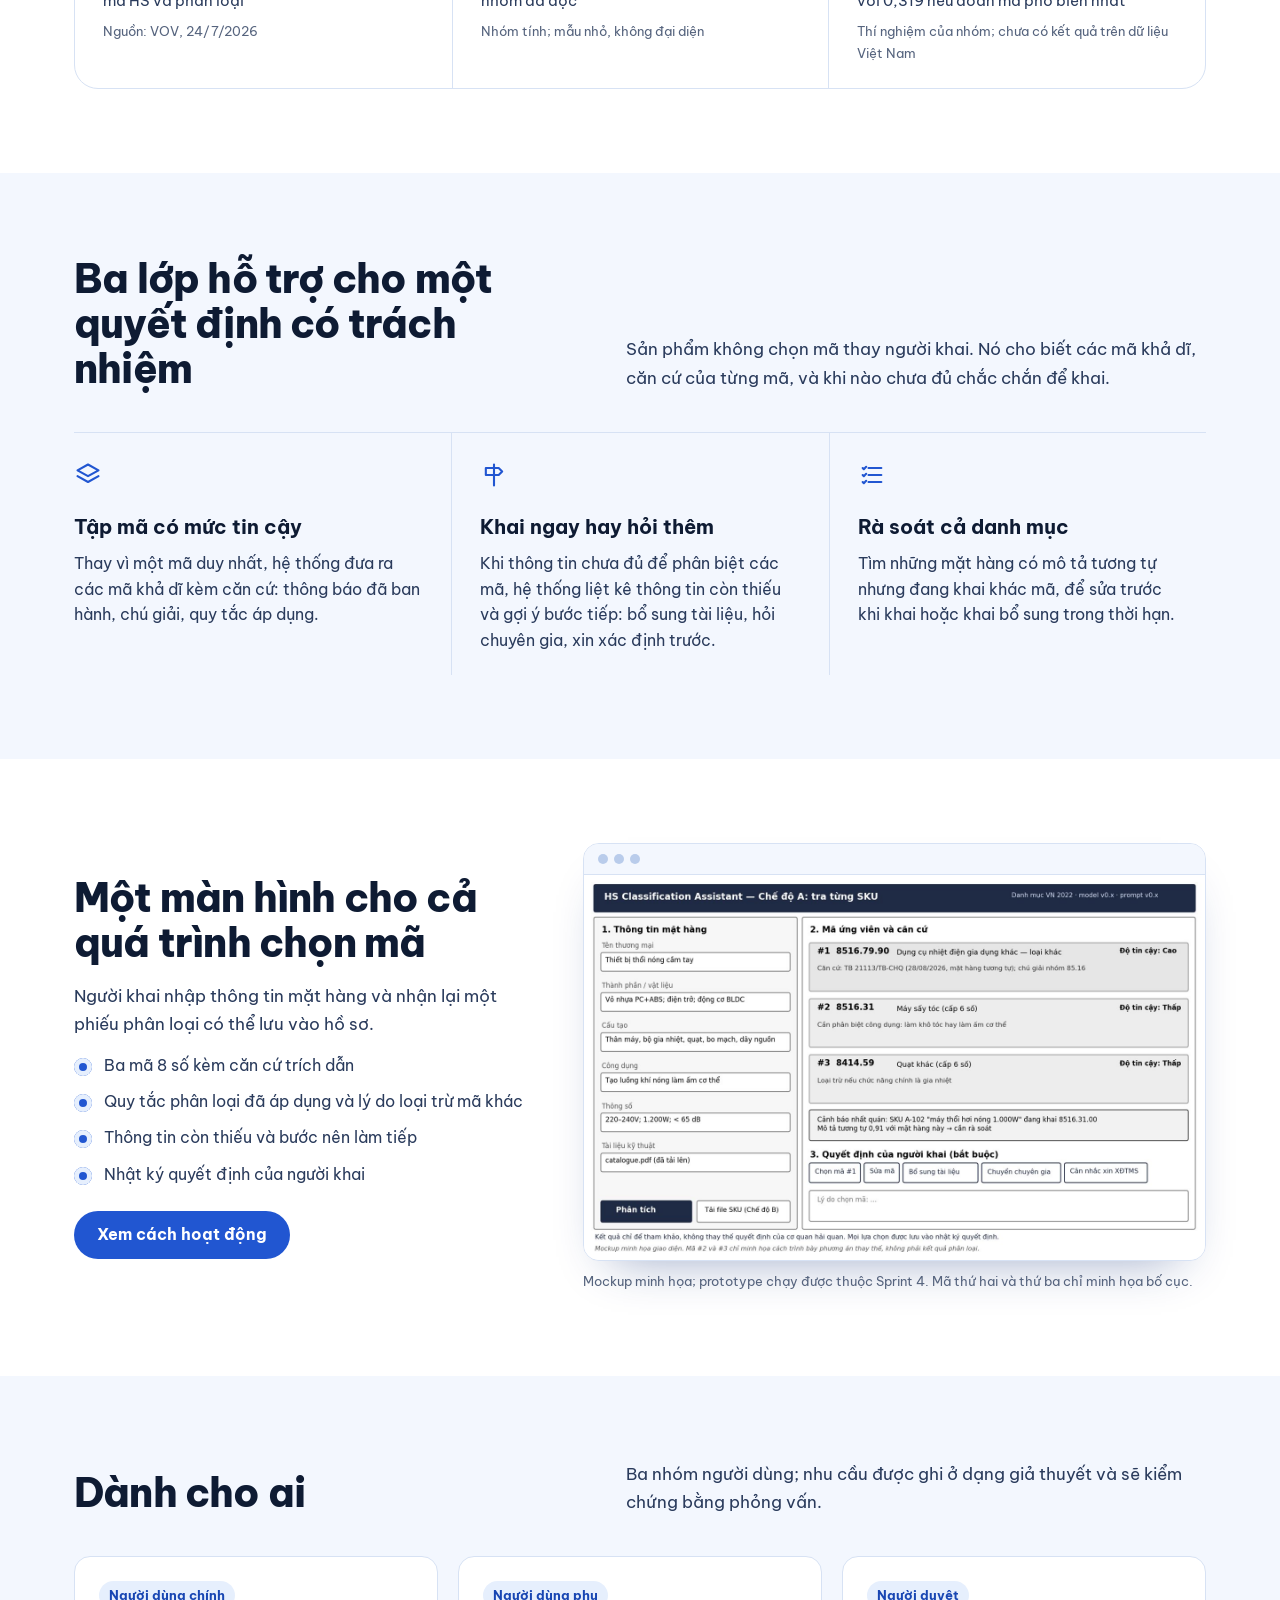
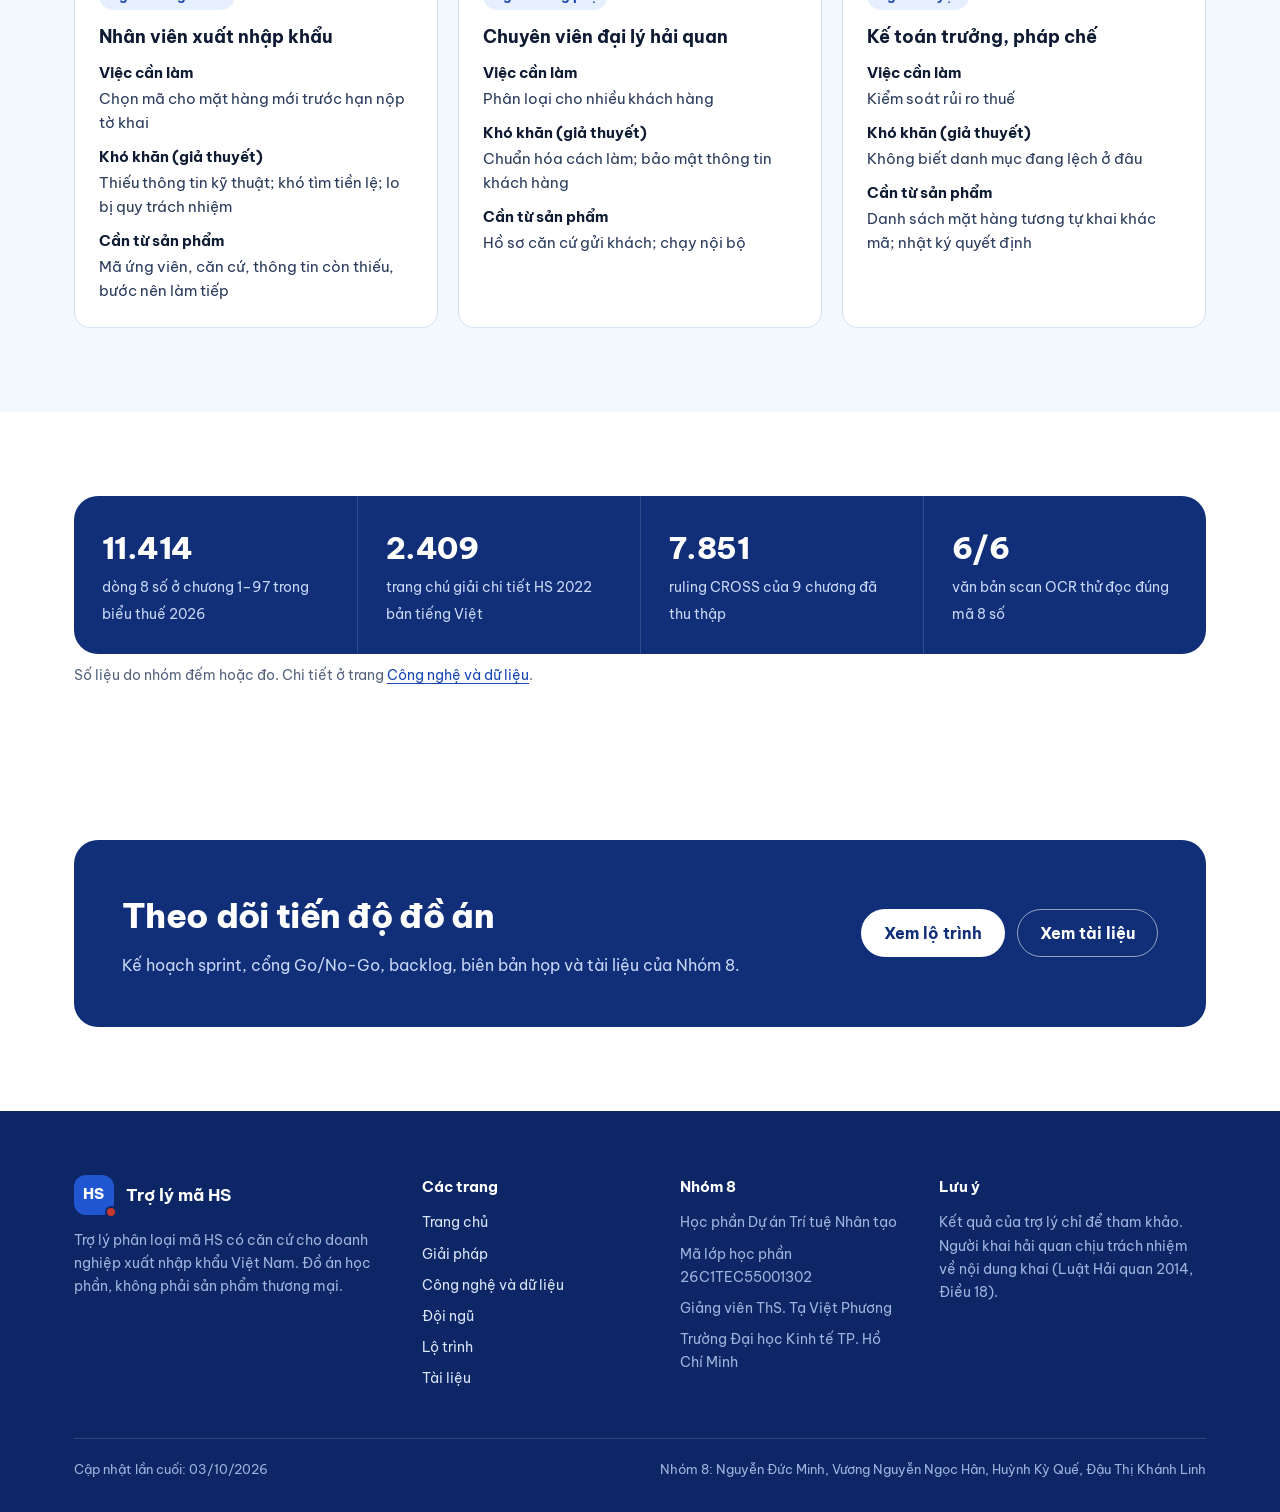
==== commit 50528af8: "Update GitHub Pages website" ====
--- a/docs/index.html
+++ b/docs/index.html
@@ -3,470 +3,105 @@
 <head>
 <meta charset="utf-8">
 <meta name="viewport" content="width=device-width, initial-scale=1, viewport-fit=cover">
-<title>Trợ lý phân loại mã HS có căn cứ: giới thiệu dự án và đội ngũ</title>
-<meta name="description" content="Dự án học phần Dự án Trí tuệ Nhân tạo (UEH): trợ lý phân loại mã HS có căn cứ, biết khi nào chưa đủ chắc chắn, cho doanh nghiệp xuất nhập khẩu Việt Nam.">
-<link rel="icon" href="data:image/svg+xml,<svg xmlns=%22http://www.w3.org/2000/svg%22 viewBox=%220 0 100 100%22><rect width=%22100%22 height=%22100%22 rx=%2218%22 fill=%22%2314213D%22/><text x=%2250%22 y=%2266%22 font-size=%2248%22 text-anchor=%22middle%22 fill=%22white%22 font-family=%22Arial%22 font-weight=%22700%22>HS</text></svg>">
+<title>Nhóm 8 – Trợ lý phân loại mã HS có căn cứ</title>
+<meta name="description" content="Trợ lý phân loại mã HS có căn cứ cho doanh nghiệp xuất nhập khẩu Việt Nam. Đồ án học phần Dự án Trí tuệ Nhân tạo, Nhóm 8, UEH.">
+<link rel="icon" href="data:image/svg+xml,%3Csvg xmlns='http://www.w3.org/2000/svg' viewBox='0 0 64 64'%3E%3Crect width='64' height='64' rx='16' fill='%23102F78'/%3E%3Ctext x='32' y='42' font-size='26' text-anchor='middle' fill='white' font-family='Arial' font-weight='700'%3EHS%3C/text%3E%3C/svg%3E">
 <link rel="preconnect" href="https://fonts.googleapis.com">
 <link rel="preconnect" href="https://fonts.gstatic.com" crossorigin>
-<link href="https://fonts.googleapis.com/css2?family=Barlow+Condensed:wght@500;600;700&family=Be+Vietnam+Pro:wght@400;500;600;700&display=swap" rel="stylesheet">
-<!--
-  CẬP NHẬT NỘI DUNG: sửa khối dữ liệu SITE ở cuối tệp (thành viên, tài liệu, backlog, biên bản họp, nhật ký cập nhật).
-  Các phần còn lại là nội dung cố định đã đối chiếu với Báo cáo tiến độ lần 1.
--->
-<style>
-:root{
-  --ink:#14213D; --ink-2:#2A3A57; --muted:#4C5868; --paper:#F4F6F8; --surface:#FFFFFF; --rule:#CBD2DA; --rule-strong:#14213D;
-  --seal:#A3262A; --seal-soft:#F6E3E3; --ok:#22604C; --ok-bg:#E1EFE9; --wip:#6E4A00; --wip-bg:#FAEED3; --todo:#4C5868; --todo-bg:#E8ECF0;
-  --band:#E9EEF4; --focus:#1B5FBF;
-  box-sizing:border-box;
-  padding-top:env(safe-area-inset-top,0px);
-  padding-bottom:env(safe-area-inset-bottom,0px);
-}
-@media (prefers-color-scheme: dark){
-  :root:not([data-theme="light"]){
-    --ink:#E6EBF2; --ink-2:#C9D3E0; --muted:#A7B2C1; --paper:#0E1625; --surface:#152035; --rule:#2B3A52; --rule-strong:#E6EBF2;
-    --seal:#EF7A73; --seal-soft:#3A1F22; --ok:#7CC4A8; --ok-bg:#163A2F; --wip:#E8BD62; --wip-bg:#3A2D12; --todo:#B7C0CC; --todo-bg:#22314A;
-    --band:#121C2E; --focus:#80B2FF;
-  }
-}
-:root[data-theme="dark"]{
-  --ink:#E6EBF2; --ink-2:#C9D3E0; --muted:#A7B2C1; --paper:#0E1625; --surface:#152035; --rule:#2B3A52; --rule-strong:#E6EBF2;
-  --seal:#EF7A73; --seal-soft:#3A1F22; --ok:#7CC4A8; --ok-bg:#163A2F; --wip:#E8BD62; --wip-bg:#3A2D12; --todo:#B7C0CC; --todo-bg:#22314A;
-  --band:#121C2E; --focus:#80B2FF;
-}
-*,*::before,*::after{box-sizing:inherit}
-html{scroll-behavior:smooth;scroll-padding-top:calc(env(safe-area-inset-top,0px) + 76px);-webkit-text-size-adjust:100%}
-body{margin:0;background:var(--paper);color:var(--ink);font-family:'Be Vietnam Pro',system-ui,-apple-system,'Segoe UI',sans-serif;font-size:16px;line-height:1.6}
-img{max-width:100%;height:auto;display:block}
-a{color:var(--ink);text-decoration-color:var(--seal);text-underline-offset:3px}
-a:hover{color:var(--seal)}
-:focus-visible{outline:3px solid var(--focus);outline-offset:2px}
-.skip{position:absolute;left:-9999px}.skip:focus{left:12px;top:12px;background:var(--surface);padding:8px 12px;z-index:20}
-.wrap{max-width:1120px;margin:0 auto;padding:0 24px}
-.display{font-family:'Barlow Condensed','Arial Narrow',sans-serif;font-weight:700;letter-spacing:.005em}
-
-/* điều hướng */
-.top{position:sticky;top:env(safe-area-inset-top,0px);z-index:10;background:var(--paper);border-bottom:1px solid var(--rule)}
-.top .wrap{display:flex;align-items:center;gap:18px;min-height:64px}
-.brand{display:flex;align-items:center;gap:10px;text-decoration:none;white-space:nowrap}
-.brand .mark{width:34px;height:34px;border-radius:7px;background:var(--ink);color:var(--paper);display:flex;align-items:center;justify-content:center;font-family:'Barlow Condensed','Arial Narrow',sans-serif;font-weight:700;font-size:19px}
-.brand b{font-size:15px;line-height:1.2;display:block}
-.brand small{display:block;font-size:12.5px;color:var(--muted);line-height:1.2}
-.top nav{flex:1;overflow-x:auto}
-.top ul{display:flex;gap:2px;list-style:none;margin:0;padding:0}
-.top nav a{display:block;padding:10px 10px;border-radius:6px;text-decoration:none;white-space:nowrap;font-size:14.5px;color:var(--ink-2)}
-.top nav a:hover{background:var(--band);color:var(--ink)}
-.theme{min-height:44px;min-width:44px;border:1px solid var(--rule);background:var(--surface);color:var(--ink);border-radius:8px;font:inherit;font-size:14px;padding:0 12px;cursor:pointer}
-
-/* hero */
-.hero{padding:56px 0 40px;display:grid;grid-template-columns:1.1fr .9fr;gap:48px;align-items:start}
-.hero h1{font-size:clamp(40px,5.6vw,66px);line-height:1.02;margin:0 0 18px}
-.lede{font-size:18.5px;line-height:1.6;max-width:36em;margin:0 0 22px;color:var(--ink-2)}
-.cta{display:flex;flex-wrap:wrap;gap:12px;margin:0 0 22px}
-.btn{display:inline-flex;align-items:center;min-height:46px;padding:0 18px;border-radius:8px;font-weight:600;font-size:15.5px;text-decoration:none;border:1.5px solid var(--ink)}
-.btn.primary{background:var(--ink);color:var(--paper)}
-.btn.primary:hover{background:var(--ink-2);color:var(--paper)}
-.btn.ghost{color:var(--ink)}
-.btn.ghost:hover{background:var(--band);color:var(--ink)}
-.meta{font-size:14.5px;color:var(--muted);margin:0}
-.phase{display:inline-block;margin-top:12px;font-size:14px;font-weight:600;color:var(--ok);background:var(--ok-bg);padding:5px 10px;border-radius:6px}
-
-/* thông báo mẫu */
-.notice{background:var(--surface);border:1px solid var(--rule);border-radius:10px;padding:22px 22px 18px;position:relative}
-.notice .hd{font-size:13px;color:var(--muted);margin-bottom:12px}
-.notice .row{padding:9px 0;border-top:1px dashed var(--rule);font-size:14.5px}
-.notice .row b{display:block;font-size:13px;color:var(--muted);font-weight:600}
-.notice .code{display:flex;align-items:center;gap:16px;margin-top:4px}
-.notice .num{font-size:46px;line-height:1;color:var(--seal);font-variant-numeric:tabular-nums}
-.seal{width:62px;height:62px;border-radius:50%;border:2.5px solid var(--seal);color:var(--seal);display:flex;align-items:center;justify-content:center;text-align:center;font-size:10.5px;line-height:1.15;font-weight:700;transform:rotate(-12deg);flex:none;opacity:.9}
-.levels{display:grid;grid-template-columns:repeat(4,1fr);gap:5px;margin-top:12px}
-.lv{font-size:12.5px;line-height:1.3;padding:6px 7px;background:var(--band);border-radius:4px}
-.lv b{display:block;font-size:13px}
-.lv.l2{grid-column:1/3}.lv.l3{grid-column:1/4}.lv.l4{grid-column:1/5;background:var(--seal-soft)}
-.notice .cap{font-size:12.5px;color:var(--muted);margin-top:12px}
-
-/* khối */
-section{padding:56px 0 8px}
-.sec-head{display:grid;grid-template-columns:280px 1fr;gap:40px;margin-bottom:22px;align-items:start}
-.sec-head h2{font-size:40px;line-height:1.05;margin:0}
-.sec-head p{margin:4px 0 0;color:var(--ink-2);max-width:42em}
-.band{background:var(--band);border-top:1px solid var(--rule);border-bottom:1px solid var(--rule);padding-bottom:48px;margin-top:48px}
-p{max-width:46em}
-.prob{display:grid;grid-template-columns:repeat(3,1fr);gap:0;border-top:2px solid var(--rule-strong)}
-.prob div{padding:18px 22px 18px 0;border-right:1px solid var(--rule)}
-.prob div + div{padding-left:22px}.prob div:last-child{border-right:0}
-.prob h3{margin:0 0 6px;font-size:18px}
-.prob p{margin:0;font-size:15px;color:var(--ink-2)}
-.prob .src{display:block;font-size:12.5px;color:var(--muted);margin-top:8px}
-.figs{display:grid;grid-template-columns:repeat(3,1fr);gap:0;margin-top:28px;border-top:1px solid var(--rule)}
-.figs div{padding:16px 22px 0 0}
-.figs div + div{padding-left:22px;border-left:1px solid var(--rule)}
-.figs .n{font-size:44px;line-height:1}
-.figs .t{font-size:14.5px;margin-top:6px}
-.figs .s{font-size:12.5px;color:var(--muted);margin-top:6px}
-
-.steps{list-style:none;counter-reset:s;margin:0;padding:0;border-top:2px solid var(--rule-strong)}
-.steps li{counter-increment:s;display:grid;grid-template-columns:56px 1fr 150px;gap:16px;padding:16px 0;border-bottom:1px solid var(--rule);align-items:start}
-.steps li::before{content:counter(s);font-family:'Barlow Condensed','Arial Narrow',sans-serif;font-weight:700;font-size:34px;line-height:1;color:var(--seal)}
-.steps h3{margin:0 0 4px;font-size:17px}
-.steps p{margin:0;font-size:15px;color:var(--ink-2)}
-.st{display:inline-block;font-size:12.5px;font-weight:600;padding:3px 9px;border-radius:5px;white-space:nowrap;justify-self:start}
-.st.done{background:var(--ok-bg);color:var(--ok)}.st.wip{background:var(--wip-bg);color:var(--wip)}.st.todo{background:var(--todo-bg);color:var(--todo)}
-.principle{margin-top:18px;padding:14px 18px;border:1.5px solid var(--ink);border-radius:8px;font-weight:600;max-width:none}
-
-.product{display:grid;grid-template-columns:1.25fr .75fr;gap:32px;align-items:start}
-.shot{background:var(--surface);border:1px solid var(--rule);border-radius:10px;padding:10px}
-.shot figcaption{font-size:12.5px;color:var(--muted);padding:8px 4px 2px}
-.scen h3{margin:0 0 6px;font-size:17px}
-.scen ol{margin:0 0 18px;padding-left:1.2em}
-.scen li{margin:4px 0;font-size:15px}
-
-.team{display:grid;grid-template-columns:repeat(4,1fr);gap:0;border-top:2px solid var(--rule-strong)}
-.member{padding:20px 20px 20px 0;border-right:1px solid var(--rule)}
-.member + .member{padding-left:20px}.member:last-child{border-right:0}
-.avatar{width:56px;height:56px;border-radius:50%;background:var(--ink);color:var(--paper);display:flex;align-items:center;justify-content:center;font-family:'Barlow Condensed','Arial Narrow',sans-serif;font-weight:700;font-size:24px;margin-bottom:12px}
-.member h3{margin:0;font-size:20px}
-.member .role{font-size:14px;font-weight:600;color:var(--seal);margin:4px 0 10px}
-.member ul{margin:0;padding-left:1.1em;font-size:14.5px;color:var(--ink-2)}
-.member li{margin:4px 0}
-.member .contact{font-size:13px;color:var(--muted);margin-top:10px}
-
-.timeline{list-style:none;padding:0;margin:0;display:grid;grid-template-columns:repeat(5,1fr);border-top:2px solid var(--rule-strong)}
-.timeline li{padding:14px 14px 14px 0;border-right:1px solid var(--rule)}
-.timeline li + li{padding-left:14px}.timeline li:last-child{border-right:0}
-.timeline .w{font-size:24px;line-height:1.1}
-.timeline .g{font-size:12.5px;font-weight:600;color:var(--seal);margin-top:4px}
-.timeline p{font-size:14px;margin:6px 0 0;color:var(--ink-2)}
-.timeline .now{background:var(--surface);outline:2px solid var(--seal);outline-offset:-2px;border-radius:6px}
-
-h3.sub{font-size:18px;margin:30px 0 10px}
-.table-wrap{overflow-x:auto;border-top:2px solid var(--rule-strong);margin:0 0 6px}
-table{border-collapse:collapse;width:100%;min-width:680px;font-size:14.5px}
-th{text-align:left;font-weight:600;padding:10px 10px;border-bottom:1px solid var(--rule-strong);white-space:nowrap}
-td{padding:10px 10px;border-bottom:1px solid var(--rule);vertical-align:top}
-td.c,th.c{text-align:center}
-.ph{color:var(--muted);font-style:italic}
-.note{font-size:13.5px;color:var(--muted);margin:10px 0 0}
-ul.plain{margin:0;padding-left:1.2em}ul.plain li{margin:5px 0;max-width:46em}
-
-details{border-bottom:1px solid var(--rule)}
-details:first-of-type{border-top:2px solid var(--rule-strong)}
-summary{cursor:pointer;min-height:48px;display:flex;align-items:center;font-weight:600;padding:8px 0}
-details > div{padding:0 0 14px;color:var(--ink-2);font-size:15px;max-width:52em}
-details > div p{margin:0 0 8px}
-
-.onepager{background:var(--surface);border:2px solid var(--rule-strong);border-radius:10px;padding:24px}
-.onepager h3{margin:0 0 4px;font-size:30px}
-.op{display:grid;grid-template-columns:repeat(2,1fr);gap:0 32px;margin-top:10px}
-.op div{padding:10px 0;border-top:1px solid var(--rule)}
-.op b{display:block;font-size:14px}.op span{font-size:14.5px;color:var(--ink-2)}
-
-footer{margin-top:64px;border-top:2px solid var(--rule-strong);padding:24px 0 48px;font-size:14px;color:var(--muted)}
-footer .cols{display:grid;grid-template-columns:1fr 1.4fr;gap:40px}
-footer h3{color:var(--ink);font-size:15px;margin:0 0 8px}
-footer ol{margin:0;padding-left:1.2em}footer li{margin:4px 0;word-break:break-word}
-
-@media (max-width: 900px){
-  .hero,.product,.sec-head,footer .cols{grid-template-columns:1fr;gap:24px}
-  .prob,.figs,.team,.timeline{grid-template-columns:1fr}
-  .prob div,.figs div,.member,.timeline li{border-right:0 !important;border-left:0 !important;padding-left:0 !important;border-bottom:1px solid var(--rule)}
-  .steps li{grid-template-columns:44px 1fr}
-  .steps li .st{grid-column:2}
-  .op{grid-template-columns:1fr}
-  .brand small{display:none}
-}
-@media (prefers-reduced-motion: reduce){html{scroll-behavior:auto}}
-@media print{.top,.theme,.skip,.cta{display:none}body{background:#fff;color:#000}section{break-inside:avoid-page}}
-</style>
+<link href="https://fonts.googleapis.com/css2?family=Be+Vietnam+Pro:wght@400;500;600;700;800&display=swap" rel="stylesheet">
+<link rel="stylesheet" href="assets/style.css">
 </head>
 <body>
 <a class="skip" href="#noi-dung">Bỏ qua thanh điều hướng</a>
+<header class="site-header"><div class="container nav-row">
+ <a class="brand" href="index.html" aria-label="Trợ lý mã HS, về trang chủ"><span class="brand-mark" aria-hidden="true">HS</span><span class="brand-text"><b>Trợ lý mã HS</b><span>Nhóm 8, UEH</span></span></a>
+ <nav class="main-nav" id="main-nav" aria-label="Các trang"><ul><li><a href="index.html" data-route="home" aria-current=page>Trang chủ</a></li><li><a href="giai-phap.html" data-route="giai-phap">Giải pháp</a></li><li><a href="cong-nghe.html" data-route="cong-nghe">Công nghệ và dữ liệu</a></li><li><a href="doi-ngu.html" data-route="doi-ngu">Đội ngũ</a></li><li><a href="lo-trinh.html" data-route="lo-trinh">Lộ trình</a></li><li><a href="tai-lieu.html" data-route="tai-lieu">Tài liệu</a></li></ul></nav>
+ <div class="header-actions">
+  <button class="icon-btn" id="theme-btn" type="button" aria-label="Đổi giao diện sáng hoặc tối"><svg width="20" height="20" viewBox="0 0 24 24" fill="none" stroke="currentColor" stroke-width="2" stroke-linecap="round" stroke-linejoin="round" aria-hidden="true"><path d="M21 12.8A9 9 0 1 1 11.2 3a7 7 0 0 0 9.8 9.8z"/></svg></button>
+  <a class="btn btn-primary" href="tai-lieu.html">Tài liệu dự án</a>
+  <button class="icon-btn menu-btn" id="menu-btn" type="button" aria-label="Mở menu" aria-expanded="false" aria-controls="main-nav"><svg width="22" height="22" viewBox="0 0 24 24" fill="none" stroke="currentColor" stroke-width="2" stroke-linecap="round" aria-hidden="true"><path d="M4 7h16M4 12h16M4 17h16"/></svg></button>
+ </div>
+</div></header>
+<main id="noi-dung">
+<section class="hero"><div class="container hero-grid">
+ <div>
+  <span class="pill"><i></i>Đồ án AI Project, Nhóm 8, UEH</span>
+  <h1>Phân loại mã HS có căn cứ, biết khi nào chưa đủ chắc chắn</h1>
+  <p class="lede">Trợ lý giúp nhân viên xuất nhập khẩu chọn mã HS 8 số cho mặt hàng mới: đề xuất các mã khả dĩ kèm căn cứ, cho biết khi nào thông tin chưa đủ để khai, và cảnh báo mặt hàng tương tự đang khai khác mã. AI đề xuất, người khai quyết định.</p>
+  <div class="cta-row"><a class="btn btn-primary" href="giai-phap.html">Khám phá giải pháp</a><a class="btn btn-outline" href="doi-ngu.html">Gặp đội ngũ</a></div>
+  <p class="hero-meta">Học phần Dự án Trí tuệ Nhân tạo, Trường Đại học Kinh tế TP. Hồ Chí Minh. Mã lớp học phần 26C1TEC55001302, giảng viên ThS. Tạ Việt Phương.</p>
+ </div>
+ <figure class="notice" aria-label="Ví dụ một thông báo xác định trước mã số và các cấp của mã HS">
+  <div class="notice-head"><span><b>Thông báo 21113/TB-CHQ</b><br>Cục Hải quan, ngày 28/08/2026</span><span>Ví dụ có thật</span></div>
+  <div class="notice-row"><small>1. Hàng hóa đề nghị xác định trước mã số</small>Thiết bị thổi nóng cầm tay</div>
+  <div class="notice-row"><small>2. Tóm tắt mô tả</small>Vỏ nhựa PC+ABS, PA66; bộ gia nhiệt điện trở; động cơ không chổi than; 220–240 V, 1.200 W</div>
+  <div class="notice-row" style="border-bottom:0"><small>3. Kết quả xác định trước mã số</small>
+   <div class="notice-code"><strong>8516.79.90</strong><span class="seal" aria-hidden="true">Cục<br>Hải quan</span></div>
+   <div class="ladder">
+    <div><b>Chương 85</b>Máy, thiết bị điện</div>
+    <div class="l2"><b>Nhóm 85.16</b>Dụng cụ điện đun nước nóng; dụng cụ nhiệt điện</div>
+    <div class="l3"><b>Phân nhóm 8516.79</b>Loại khác, cùng cấp với 8516.71 và 8516.72</div>
+    <div class="l4"><b>Dòng 8 số 8516.79.90</b>Loại khác, sau khi loại trừ 8516.79.10 ấm đun nước</div>
+   </div>
+  </div>
+  <figcaption class="notice-cap">Mục 1–2 là đầu vào của mô hình, mục 3 là nhãn. Mô tả các cấp lấy từ biểu thuế 2026.</figcaption>
+ </figure>
+</div></section>
 
-<header class="top">
-  <div class="wrap">
-    <a class="brand" href="#noi-dung" aria-label="Về đầu trang">
-      <span class="mark" aria-hidden="true">HS</span>
-      <span><b id="teamName">[Tên nhóm]</b><small>Trợ lý phân loại mã HS có căn cứ</small></span>
-    </a>
-    <nav aria-label="Các phần của trang">
-      <ul>
-        <li><a href="#van-de">Vấn đề</a></li>
-        <li><a href="#giai-phap">Giải pháp</a></li>
-        <li><a href="#san-pham">Sản phẩm</a></li>
-        <li><a href="#doi-ngu">Đội ngũ</a></li>
-        <li><a href="#lo-trinh">Lộ trình</a></li>
-        <li><a href="#tai-lieu">Tài liệu</a></li>
-        <li><a href="#hoi-dap">Hỏi đáp</a></li>
-      </ul>
-    </nav>
-    <button class="theme" id="themeBtn" type="button" aria-label="Đổi giao diện sáng hoặc tối">Sáng/tối</button>
-  </div>
-</header>
+<section class="section"><div class="container">
+ <div class="sec-head"><h2>Vì sao chọn mã HS là việc khó</h2><p>Mỗi mặt hàng mới cần một mã 8 số trước khi khai. Danh mục có 11.414 dòng 8 số; căn cứ nằm rải rác trong danh mục, chú giải và các thông báo đã ban hành.</p></div>
+ <div class="facts"><article class="fact"><div class="ico"><svg width="24" height="24" viewBox="0 0 24 24" fill="none" stroke="currentColor" stroke-width="1.8" stroke-linecap="round" stroke-linejoin="round" aria-hidden="true"><path d="M12 3v18M5 21h14M6 7h12M6 7l-3 6a3 3 0 0 0 6 0L6 7zM18 7l-3 6a3 3 0 0 0 6 0l-3-6z"/></svg></div><h3>Trách nhiệm thuộc về người khai</h3><p>Người khai hải quan chịu trách nhiệm trước pháp luật về nội dung đã khai.</p><div class="src">Luật Hải quan 2014, Điều 18</div></article><article class="fact"><div class="ico"><svg width="24" height="24" viewBox="0 0 24 24" fill="none" stroke="currentColor" stroke-width="1.8" stroke-linecap="round" stroke-linejoin="round" aria-hidden="true"><ellipse cx="9" cy="7" rx="6" ry="3"/><path d="M3 7v5c0 1.7 2.7 3 6 3s6-1.3 6-3V7"/><path d="M9 15v2c0 1.7 2.7 3 6 3s6-1.3 6-3v-5c0-1.6-2.4-2.9-5.5-3"/></svg></div><h3>Khai sai có hậu quả tài chính</h3><p>Khai sai mã làm thiếu thuế bị phạt 10% hoặc 20% số thuế khai thiếu, kèm tiền chậm nộp; với tổ chức, áp dụng khi chênh lệch từ 2 triệu đồng mỗi tờ khai.</p><div class="src">Nghị định 128/2020/NĐ-CP, Điều 9</div></article><article class="fact"><div class="ico"><svg width="24" height="24" viewBox="0 0 24 24" fill="none" stroke="currentColor" stroke-width="1.8" stroke-linecap="round" stroke-linejoin="round" aria-hidden="true"><path d="M12 3l8 3v6c0 4.5-3.4 8.3-8 9-4.6-.7-8-4.5-8-9V6l8-3z"/><path d="M12 8v5M12 16h.01"/></svg></div><h3>Thiếu nhất quán là rủi ro</h3><p>Hàng hóa có mô tả giống hoặc tương tự nhưng khai khác mã là một tiêu chí rủi ro khi chọn hồ sơ kiểm tra.</p><div class="src">Quyết định 117/QĐ-CHQ; Thông tư 85/2026/TT-BTC</div></article></div>
+ <div class="evidence">
+  <div><div class="num">60,43%</div><div class="lbl">câu hỏi gửi Chatbot AI của Cục Hải quan trong thời gian thử nghiệm năm 2026 là về mã HS và phân loại</div><div class="src">Nguồn: VOV, 24/7/2026</div></div>
+  <div><div class="num">8–132</div><div class="lbl">ngày từ khi nộp đơn đến khi có thông báo xác định trước mã số, trong 6 văn bản nhóm đã đọc</div><div class="src">Nhóm tính; mẫu nhỏ, không đại diện</div></div>
+  <div><div class="num">0,459</div><div class="lbl">độ chính xác top-1 ở cấp 6 số của baseline BM25 trên 815 ruling của Hải quan Mỹ, so với 0,319 nếu đoán mã phổ biến nhất</div><div class="src">Thí nghiệm của nhóm; chưa có kết quả trên dữ liệu Việt Nam</div></div>
+ </div>
+</div></section>
 
-<main id="noi-dung" class="wrap">
+<section class="section tint"><div class="container">
+ <div class="sec-head"><h2>Ba lớp hỗ trợ cho một quyết định có trách nhiệm</h2><p>Sản phẩm không chọn mã thay người khai. Nó cho biết các mã khả dĩ, căn cứ của từng mã, và khi nào chưa đủ chắc chắn để khai.</p></div>
+ <div class="pillars"><div class="pillar"><div class="ico"><svg width="28" height="28" viewBox="0 0 24 24" fill="none" stroke="currentColor" stroke-width="1.8" stroke-linecap="round" stroke-linejoin="round" aria-hidden="true"><path d="M12 3l9 5-9 5-9-5 9-5z"/><path d="M3 13l9 5 9-5"/></svg></div><h3>Tập mã có mức tin cậy</h3><p>Thay vì một mã duy nhất, hệ thống đưa ra các mã khả dĩ kèm căn cứ: thông báo đã ban hành, chú giải, quy tắc áp dụng.</p></div><div class="pillar"><div class="ico"><svg width="28" height="28" viewBox="0 0 24 24" fill="none" stroke="currentColor" stroke-width="1.8" stroke-linecap="round" stroke-linejoin="round" aria-hidden="true"><path d="M12 3v18M5 6h11l3 3-3 3H5V6z"/></svg></div><h3>Khai ngay hay hỏi thêm</h3><p>Khi thông tin chưa đủ để phân biệt các mã, hệ thống liệt kê thông tin còn thiếu và gợi ý bước tiếp: bổ sung tài liệu, hỏi chuyên gia, xin xác định trước.</p></div><div class="pillar"><div class="ico"><svg width="28" height="28" viewBox="0 0 24 24" fill="none" stroke="currentColor" stroke-width="1.8" stroke-linecap="round" stroke-linejoin="round" aria-hidden="true"><path d="M9 6h11M9 12h11M9 18h11M4 6l1 1 2-2M4 12l1 1 2-2M4 18l1 1 2-2"/></svg></div><h3>Rà soát cả danh mục</h3><p>Tìm những mặt hàng có mô tả tương tự nhưng đang khai khác mã, để sửa trước khi khai hoặc khai bổ sung trong thời hạn.</p></div></div>
+</div></section>
 
-  <div class="hero">
-    <div>
-      <h1 class="display">Phân loại mã HS có căn cứ, và biết khi nào chưa đủ chắc chắn</h1>
-      <p class="lede">Trợ lý giúp nhân viên xuất nhập khẩu chọn mã HS 8 số cho mặt hàng mới: đề xuất các mã khả dĩ kèm tiền lệ làm căn cứ, ước lượng rủi ro nếu khai sai, và cảnh báo những mặt hàng tương tự đang được khai khác mã. AI đề xuất, người khai quyết định.</p>
-      <div class="cta">
-        <a class="btn primary" href="#tai-lieu">Xem tài liệu dự án</a>
-        <a class="btn ghost" href="#doi-ngu">Gặp đội ngũ</a>
-      </div>
-      <p class="meta">Đồ án học phần Dự án Trí tuệ Nhân tạo, Trường Đại học Kinh tế TP. Hồ Chí Minh (UEH). Quy trình CPMAI kết hợp Agile/Scrum, 9 tuần.</p>
-      <span class="phase" id="phase">Sprint 1: Báo cáo tiến độ lần 1</span>
-    </div>
-    <figure class="notice" aria-label="Ví dụ một thông báo xác định trước mã số và cấu trúc mã HS">
-      <div class="hd">Trích thông báo 21113/TB-CHQ của Cục Hải quan, ngày 28/08/2026</div>
-      <div class="row"><b>1. Hàng hóa đề nghị xác định trước mã số</b>Thiết bị thổi nóng cầm tay</div>
-      <div class="row"><b>2. Tóm tắt mô tả</b>Vỏ nhựa PC+ABS, PA66; bộ gia nhiệt điện trở; động cơ không chổi than; 220–240 V, 1.200 W</div>
-      <div class="row"><b>3. Kết quả xác định trước mã số</b>
-        <div class="code"><span class="num display">8516.79.90</span><span class="seal" aria-hidden="true">Cục<br>Hải quan</span></div>
-        <div class="levels">
-          <div class="lv"><b>Chương 85</b>Máy, thiết bị điện</div>
-          <div class="lv l2"><b>Nhóm 85.16</b>Dụng cụ nhiệt điện</div>
-          <div class="lv l3"><b>Phân nhóm 8516.79</b>Dụng cụ nhiệt điện gia dụng khác</div>
-          <div class="lv l4"><b>Dòng 8 số 8516.79.90</b>Loại khác: mức người khai phải chọn và chịu trách nhiệm</div>
-        </div>
-      </div>
-      <figcaption class="cap">Mục 1–2 là đầu vào của mô hình, mục 3 là nhãn. Nhóm học từ các thông báo công khai như thế này.</figcaption>
-    </figure>
-  </div>
+<section class="section"><div class="container preview">
+ <div>
+  <h2 style="font-size:clamp(28px,3.3vw,40px);font-weight:800;letter-spacing:-.02em;line-height:1.12;margin-bottom:16px">Một màn hình cho cả quá trình chọn mã</h2>
+  <p style="color:var(--ink-2);font-size:17px">Người khai nhập thông tin mặt hàng và nhận lại một phiếu phân loại có thể lưu vào hồ sơ.</p>
+  <ul class="checklist"><li>Ba mã 8 số kèm căn cứ trích dẫn</li><li>Quy tắc phân loại đã áp dụng và lý do loại trừ mã khác</li><li>Thông tin còn thiếu và bước nên làm tiếp</li><li>Nhật ký quyết định của người khai</li></ul>
+  <a class="btn btn-primary" href="giai-phap.html">Xem cách hoạt động</a>
+ </div>
+ <figure style="margin:0"><div class="window"><div class="window-bar"><span></span><span></span><span></span></div><img src="assets/mockup.jpg" alt="Mockup màn hình tra mã: ô nhập thông tin mặt hàng, ba mã ứng viên kèm căn cứ, cảnh báo và nút quyết định" width="1400" height="866" loading="lazy"></div>
+ <figcaption class="caption">Mockup minh họa; prototype chạy được thuộc Sprint 4. Mã thứ hai và thứ ba chỉ minh họa bố cục.</figcaption></figure>
+</div></section>
 
-  <section id="van-de" aria-labelledby="h-van-de">
-    <div class="sec-head"><h2 id="h-van-de" class="display">Vấn đề</h2><p>Mỗi mặt hàng mới cần một mã HS 8 số trước khi khai hải quan. Danh mục Việt Nam có 11.414 dòng 8 số; căn cứ phân loại nằm rải rác trong danh mục, quy tắc, chú giải và các thông báo đã ban hành.</p></div>
-    <div class="prob">
-      <div><h3>Trách nhiệm thuộc về người khai</h3><p>Người khai hải quan chịu trách nhiệm trước pháp luật về nội dung đã khai.</p><span class="src">Luật Hải quan 2014, Điều 18</span></div>
-      <div><h3>Khai sai có hậu quả tài chính</h3><p>Khai sai làm thiếu thuế bị phạt 10% hoặc 20% số thuế khai thiếu tùy trường hợp, ngoài việc phải nộp đủ thuế và tiền chậm nộp.</p><span class="src">Nghị định 128/2020/NĐ-CP, Điều 9</span></div>
-      <div><h3>Thiếu nhất quán là rủi ro</h3><p>Hàng hóa có mô tả giống hoặc tương tự nhưng khai khác mã là một tiêu chí rủi ro khi hải quan chọn hồ sơ kiểm tra.</p><span class="src">Quyết định 117/QĐ-CHQ; Thông tư 85/2026/TT-BTC: "một mặt hàng, một mã số"</span></div>
-    </div>
-    <div class="figs">
-      <div><div class="n display">60,43%</div><div class="t">câu hỏi gửi Chatbot AI của Cục Hải quan trong giai đoạn thử nghiệm năm 2026 liên quan đến mã HS và phân loại</div><div class="s">Nguồn: VOV. Cho thấy nhu cầu tra cứu lớn; không đo được mức khó khăn của từng doanh nghiệp.</div></div>
-      <div><div class="n display">783</div><div class="t">kết quả tìm kiếm thông báo xác định trước mã số trên cổng Hải quan, quý 1/2023 đến 29/09/2026</div><div class="s">Nhóm đếm theo từng quý. Đây là cận trên vì có cả công văn ban hành kèm.</div></div>
-      <div><div class="n display">0,459</div><div class="t">độ chính xác top-1 ở cấp 6 số của baseline BM25 trên 815 ruling của Hải quan Mỹ</div><div class="s">So với 0,319 nếu luôn đoán mã phổ biến nhất của chương. Chưa có kết quả trên dữ liệu Việt Nam.</div></div>
-    </div>
-  </section>
+<section class="section tint"><div class="container">
+ <div class="sec-head"><h2>Dành cho ai</h2><p>Ba nhóm người dùng; nhu cầu được ghi ở dạng giả thuyết và sẽ kiểm chứng bằng phỏng vấn.</p></div>
+ <div class="personas"><article class="persona"><span class="tag">Người dùng chính</span><h3>Nhân viên xuất nhập khẩu</h3><dl><dt>Việc cần làm</dt><dd>Chọn mã cho mặt hàng mới trước hạn nộp tờ khai</dd><dt>Khó khăn (giả thuyết)</dt><dd>Thiếu thông tin kỹ thuật; khó tìm tiền lệ; lo bị quy trách nhiệm</dd><dt>Cần từ sản phẩm</dt><dd>Mã ứng viên, căn cứ, thông tin còn thiếu, bước nên làm tiếp</dd></dl></article><article class="persona"><span class="tag">Người dùng phụ</span><h3>Chuyên viên đại lý hải quan</h3><dl><dt>Việc cần làm</dt><dd>Phân loại cho nhiều khách hàng</dd><dt>Khó khăn (giả thuyết)</dt><dd>Chuẩn hóa cách làm; bảo mật thông tin khách hàng</dd><dt>Cần từ sản phẩm</dt><dd>Hồ sơ căn cứ gửi khách; chạy nội bộ</dd></dl></article><article class="persona"><span class="tag">Người duyệt</span><h3>Kế toán trưởng, pháp chế</h3><dl><dt>Việc cần làm</dt><dd>Kiểm soát rủi ro thuế</dd><dt>Khó khăn (giả thuyết)</dt><dd>Không biết danh mục đang lệch ở đâu</dd><dt>Cần từ sản phẩm</dt><dd>Danh sách mặt hàng tương tự khai khác mã; nhật ký quyết định</dd></dl></article></div>
+</div></section>
 
-  <section id="giai-phap" aria-labelledby="h-giai-phap">
-    <div class="sec-head"><h2 id="h-giai-phap" class="display">Cách hoạt động</h2><p>Câu hỏi thật của người khai không chỉ là "mã nào", mà là "mã này đã đủ an toàn để khai chưa, và nếu sai thì mất bao nhiêu". Năm bước dưới đây trả lời câu hỏi đó; cột bên phải cho biết bước nào đã chạy.</p></div>
-    <ol class="steps">
-      <li><div><h3>Sinh mã ứng viên</h3><p>Tìm tiền lệ theo từ khóa và theo nghĩa (cả tiền lệ tiếng Anh), đồng thời khớp với mô tả của danh mục để không bỏ sót mã chưa có tiền lệ.</p></div><span class="st done">BM25 đã chạy</span></li>
-      <li><div><h3>Xếp hạng</h3><p>So sánh ba họ mô hình: hồi quy logistic giải thích được, cross-encoder đa ngôn ngữ, và mô hình ngôn ngữ lớn chỉ được chọn trong danh sách ứng viên.</p></div><span class="st todo">Kế hoạch</span></li>
-      <li><div><h3>Ràng buộc phân cấp</h3><p>Mã đề xuất phải đi đúng đường từ chương, nhóm, phân nhóm xuống dòng 8 số trong danh mục hiện hành.</p></div><span class="st todo">Kế hoạch</span></li>
-      <li><div><h3>Đo độ bất định</h3><p>Thay vì một mã, hệ thống đưa ra một tập mã chứa mã đúng với xác suất cho trước (conformal prediction).</p></div><span class="st todo">Kế hoạch</span></li>
-      <li><div><h3>Quyết định khai hay hỏi thêm</h3><p>Tập chỉ còn một mã và rủi ro thấp thì gợi ý khai; ngược lại đề nghị bổ sung thông tin, hỏi chuyên gia hoặc xin xác định trước mã số.</p></div><span class="st todo">Kế hoạch</span></li>
-    </ol>
-    <p class="principle">Song song: một mô-đun rà cả danh mục hàng của doanh nghiệp để tìm mặt hàng giống nhau mà đang khai khác mã. Mọi kết quả chỉ để tham khảo; người khai chọn mã và ghi lý do.</p>
-  </section>
+<section class="section"><div class="container">
+ <div class="strip">
+  <div><b>11.414</b><span>dòng 8 số ở chương 1–97 trong biểu thuế 2026</span></div>
+  <div><b>2.409</b><span>trang chú giải chi tiết HS 2022 bản tiếng Việt</span></div>
+  <div><b>7.851</b><span>ruling CROSS của 9 chương đã thu thập</span></div>
+  <div><b>6/6</b><span>văn bản scan OCR thử đọc đúng mã 8 số</span></div>
+ </div>
+ <p class="table-note">Số liệu do nhóm đếm hoặc đo. Chi tiết ở trang <a href="cong-nghe.html">Công nghệ và dữ liệu</a>.</p>
+</div></section>
 
-  <section id="san-pham" aria-labelledby="h-san-pham">
-    <div class="sec-head"><h2 id="h-san-pham" class="display">Sản phẩm</h2><p>Bản mockup dưới đây minh họa giao diện dự kiến. Prototype chạy được thuộc Sprint 4 (tuần 8–9).</p></div>
-    <div class="product">
-      <figure class="shot"><img src="[data-uri]" alt="Mockup màn hình tra mã cho một mặt hàng: ô nhập thông tin mặt hàng, ba mã ứng viên kèm căn cứ, cảnh báo nhất quán và các nút quyết định" width="1400" height="866" loading="lazy"><figcaption>Mockup minh họa. Ví dụ dựa trên thông báo 21113/TB-CHQ; mã thứ hai và thứ ba chỉ minh họa bố cục, không phải kết quả phân loại.</figcaption></figure>
-      <div class="scen">
-        <h3>Kịch bản A: tra mã cho một mặt hàng mới</h3>
-        <ol><li>Nhập tên hàng, thành phần, cấu tạo, công dụng, thông số; tải catalogue nếu có.</li><li>Nhận 3 mã 8 số kèm căn cứ trích dẫn và mức tin cậy.</li><li>Nếu chưa đủ căn cứ: xem thông tin còn thiếu và bước nên làm tiếp.</li><li>Chọn mã, ghi lý do; hệ thống lưu nhật ký và xuất hồ sơ căn cứ.</li></ol>
-        <h3>Kịch bản B: rà soát cả danh mục</h3>
-        <ol><li>Tải tệp danh mục mặt hàng kèm mã đang khai.</li><li>Xem các cặp mô tả tương tự nhưng mang mã khác nhau.</li><li>Quyết định sửa; sai sót đã thông quan có thể khai bổ sung trong 60 ngày (có ngoại lệ).</li></ol>
-      </div>
-    </div>
-  </section>
-
-  <section id="doi-ngu" class="band" aria-labelledby="h-doi-ngu">
-    <div class="wrap" style="padding:0">
-      <div class="sec-head" style="padding-top:48px"><h2 id="h-doi-ngu" class="display">Đội ngũ</h2><p>Bốn thành viên, vai trò theo gợi ý của Hướng dẫn đồ án (mục 2.1). Mỗi người làm chính một mảng và kiểm chéo một mảng khác.</p></div>
-      <div class="team" id="team"></div>
-      <p class="note">Trang công khai: chỉ ghi email trường, không ghi số điện thoại hay địa chỉ cá nhân.</p>
-    </div>
-  </section>
-
-  <section id="thoa-thuan" aria-labelledby="h-thoa-thuan">
-    <div class="sec-head"><h2 id="h-thoa-thuan" class="display">Thỏa thuận nhóm</h2><p>Bản cả nhóm thống nhất ở buổi họp đầu Sprint 1. Mục ghi "đề xuất" có thể điều chỉnh trong buổi retrospective.</p></div>
-    <details open><summary>1. Mục tiêu chung</summary><div><p>Hoàn thành đồ án đúng Hướng dẫn: đủ sản phẩm nộp, quản lý dự án minh bạch (backlog, biên bản, RACI, risk register). Theo Hướng dẫn mục 2.1, kết quả từ 8,5 trở lên và hồ sơ quản lý dự án đầy đủ thì nhóm trưởng có điểm cộng.</p></div></details>
-    <details><summary>2. Vai trò và đóng góp</summary><div><p>Mỗi phần có một người làm chính và một người kiểm chéo; không chia mỗi người một chương (Hướng dẫn mục 2.1). Cuối mỗi sprint tự đánh giá và đánh giá chéo mức đóng góp.</p></div></details>
-    <details><summary>3. Họp và giao tiếp</summary><div><p>Họp định kỳ: [thứ, giờ, hình thức]. Mỗi sprint có planning, review và retrospective (Hướng dẫn mục 4.2). Biên bản đăng trong 24 giờ. Kênh chính: [Zalo/Messenger/Teams]; phản hồi tin nhắn công việc trong 24 giờ (đề xuất).</p></div></details>
-    <details><summary>4. Hạn nội bộ và chất lượng</summary><div><p>Nộp phần việc trước hạn chung 2 ngày để kiểm chéo (đề xuất). Mọi số liệu có nguồn; giả định ghi rõ là giả định.</p></div></details>
-    <details><summary>5. Sử dụng AI</summary><div><p>Được dùng công cụ AI nhưng phải ghi vào AI Use Disclosure Log: prompt, kết quả, cách kiểm chứng, phần đã chỉnh sửa. Không dùng AI tạo toàn bộ báo cáo mà không kiểm chứng (Hướng dẫn mục 9).</p></div></details>
-    <details><summary>6. Dữ liệu và bảo mật</summary><div><p>Không đưa PDF gốc có tên doanh nghiệp, mã số thuế, chữ ký lên repository công khai; chỉ dùng phần đã ẩn danh. Thông tin phỏng vấn chỉ dùng cho đồ án và có phiếu đồng ý.</p></div></details>
-    <details><summary>7. Ra quyết định và xử lý vướng mắc</summary><div><p>Ưu tiên đồng thuận; không đạt thì biểu quyết đa số; khi hòa, nhóm trưởng quyết định và ghi lý do vào biên bản. Trễ việc hoặc vắng họp không báo: nhắc nhở, trao đổi trong họp, ghi vào đánh giá đóng góp, báo giảng viên nếu lặp lại (đề xuất).</p></div></details>
-    <details><summary>8. Xác nhận</summary><div><div class="table-wrap"><table><thead><tr><th>Thành viên</th><th>Vai trò</th><th>Xác nhận</th><th>Ngày</th></tr></thead><tbody id="tbSign"></tbody></table></div></div></details>
-  </section>
-
-  <section id="lo-trinh" aria-labelledby="h-lo-trinh">
-    <div class="sec-head"><h2 id="h-lo-trinh" class="display">Lộ trình và tiến độ</h2><p>Chín tuần, bốn sprint sau sprint khởi động. Mỗi cổng là điểm kiểm tra trước khi đi tiếp.</p></div>
-    <ol class="timeline" id="timeline"></ol>
-    <h3 class="sub">Đã hoàn thành</h3>
-    <ul class="plain" id="doneList"></ul>
-    <h3 class="sub">Backlog</h3>
-    <div class="table-wrap"><table><thead><tr><th>ID</th><th>Hạng mục</th><th>Phụ trách</th><th>Sprint</th><th>Trạng thái</th></tr></thead><tbody id="tbBacklog"></tbody></table></div>
-    <h3 class="sub">Biên bản họp</h3>
-    <div class="table-wrap"><table><thead><tr><th>Sprint</th><th>Ngày</th><th>Nội dung</th><th>Quyết định chính</th><th>Biên bản</th></tr></thead><tbody id="tbMeetings"></tbody></table></div>
-    <h3 class="sub">RACI</h3>
-    <div class="table-wrap"><table><thead><tr><th>Sản phẩm</th><th class="c">Minh</th><th class="c">Hân</th><th class="c">Quế</th><th class="c">Linh</th></tr></thead><tbody id="tbRaci"></tbody></table></div>
-    <p class="note">R: thực hiện. A: chịu trách nhiệm cuối cùng. C: được hỏi ý kiến. I: được thông báo.</p>
-  </section>
-
-  <section id="tai-lieu" aria-labelledby="h-tai-lieu">
-    <div class="sec-head"><h2 id="h-tai-lieu" class="display">Tài liệu</h2><p>Bản cập nhật mới nhất của từng tài liệu theo Hướng dẫn mục 4.3. Mục chưa có ghi rõ sprint dự kiến.</p></div>
-    <div class="table-wrap"><table><thead><tr><th>Tài liệu</th><th>Trạng thái</th><th>Liên kết</th><th>Ghi chú</th></tr></thead><tbody id="tbDocs"></tbody></table></div>
-  </section>
-
-  <section id="hoi-dap" aria-labelledby="h-hoi-dap">
-    <div class="sec-head"><h2 id="h-hoi-dap" class="display">Hỏi đáp</h2><p>Những câu hỏi nhóm thường được hỏi, trả lời theo đúng hiện trạng.</p></div>
-    <details><summary>Sản phẩm có thay thế quyết định của hải quan không?</summary><div><p>Không. Kết quả chỉ để tham khảo. Người khai chịu trách nhiệm về nội dung khai (Luật Hải quan 2014, Điều 18); khi có tranh chấp, cơ quan hải quan là bên xác định mã.</p></div></details>
-    <details><summary>Khác gì Chatbot AI của Cục Hải quan?</summary><div><p>Chatbot trả lời hỏi đáp chung về thủ tục và mã HS. Sản phẩm này tập trung vào tập mã có mức tin cậy, căn cứ là tiền lệ đã ban hành, quyết định khi nào cần hỏi thêm, và rà soát nhất quán danh mục. Nhóm chưa so sánh hai công cụ trên cùng bộ kiểm thử.</p></div></details>
-    <details><summary>Dữ liệu lấy từ đâu?</summary><div><p>Thông báo xác định trước mã số công khai trên cổng Cục Hải quan, Danh mục hàng hóa xuất nhập khẩu Việt Nam 2022, ruling công khai của Hải quan Mỹ (CROSS) và danh mục HS 2022. Nhóm tải thủ công, không vượt captcha, và ẩn danh tên doanh nghiệp, mã số thuế.</p></div></details>
-    <details><summary>Mô hình đã chạy được đến đâu?</summary><div><p>Đã có baseline BM25 trên dữ liệu CROSS và OCR thử trên 6 văn bản Việt Nam (đọc đúng mã 8 số ở cả 6, mẫu còn nhỏ). Các bước còn lại thuộc Sprint 2–4.</p></div></details>
-    <details><summary>Dữ liệu của doanh nghiệp có bị gửi ra ngoài không?</summary><div><p>Thiết kế ưu tiên chạy trên máy nội bộ. Nhóm chỉ dùng dữ liệu mặt hàng của doanh nghiệp khi có thỏa thuận bảo mật.</p></div></details>
-  </section>
-
-  <section id="one-pager" aria-labelledby="h-one-pager">
-    <div class="sec-head"><h2 id="h-one-pager" class="display">One-pager</h2><p>Tóm tắt sản phẩm trên một trang, dùng được khi in.</p></div>
-    <div class="onepager">
-      <h3 class="display">Trợ lý phân loại mã HS có căn cứ</h3>
-      <div class="op">
-        <div><b>Vấn đề</b><span>Người khai tự chọn mã 8 số và chịu trách nhiệm pháp lý; căn cứ phân tán; sai mã dẫn tới khai bổ sung, ấn định thuế, phạt.</span></div>
-        <div><b>Giải pháp</b><span>Tập mã có mức tin cậy kèm căn cứ, quyết định khi nào hỏi thêm, rà soát nhất quán danh mục; người khai quyết định.</span></div>
-        <div><b>Người dùng</b><span>Nhân viên xuất nhập khẩu, đại lý hải quan; người duyệt là kế toán trưởng, pháp chế.</span></div>
-        <div><b>Đo giá trị bằng</b><span>Thời gian xác định mã mỗi mặt hàng; độ chính xác theo chương so với baseline; tỷ lệ trích dẫn đúng; tỷ lệ chấp nhận gợi ý sai.</span></div>
-        <div><b>Dữ liệu</b><span>Thông báo xác định trước mã số (PDF scan, cần OCR); Danh mục Việt Nam 2022; ruling CROSS; danh mục HS 2022.</span></div>
-        <div><b>Trạng thái</b><span>Sprint 1. Đã có hồ sơ thẩm định, baseline trên CROSS, OCR thử, AI Canvas. Chưa có phỏng vấn và prototype.</span></div>
-      </div>
-    </div>
-  </section>
-
-</main>
-
-<footer>
-  <div class="wrap cols">
-    <div>
-      <h3>Dự án</h3>
-      <p style="margin:0">Học phần Dự án Trí tuệ Nhân tạo, UEH. Cập nhật lần cuối: <span id="updated"></span>.</p>
-      <h3 style="margin-top:16px">Nhật ký cập nhật</h3>
-      <ul class="plain" id="changelog"></ul>
-    </div>
-    <div>
-      <h3>Nguồn</h3>
-      <ol>
-        <li>Luật Hải quan 2014, Điều 18: <a href="https://hethongphapluat.com/luat-hai-quan-2014/dieu-18">hethongphapluat.com</a></li>
-        <li>Nghị định 128/2020/NĐ-CP, Điều 9 (trích trên trang Hải quan khu vực II): <a href="https://kv02.customs.gov.vn/index.jsp?aid=214670&amp;cid=5272&amp;pageId=3244">kv02.customs.gov.vn</a></li>
-        <li>Quyết định 117/QĐ-CHQ ngày 20/01/2026: <a href="https://thuvienphapluat.vn/van-ban/EN/Xuat-nhap-khau/Decision-117-QD-CHQ-2026-promulgating-the-advance-ruling-on-tariff-classification-procedure/695617/tieng-anh.aspx">thuvienphapluat.vn</a></li>
-        <li>Thông tư 85/2026/TT-BTC, "một mặt hàng, một mã số" (VCCI, 17/09/2026): <a href="https://vcci.com.vn/tin-tuc/don-gian-viec-phan-loai-hang-hoa-tao-luc-day-cho-thuong-mai">vcci.com.vn</a></li>
-        <li>Chatbot AI của Cục Hải quan, 60,43% câu hỏi về mã HS: <a href="https://vov.vn/kinh-te/hai-quan-tang-toc-chuyen-doi-so-lay-du-lieu-va-ai-lam-nen-tang-quan-ly-post1318120.vov">vov.vn</a></li>
-        <li>Danh mục Việt Nam 2022, 11.414 dòng 8 số: <a href="https://tapchicongthuong.vn/lui-thoi-gian-ap-dung-danh-muc-hang-hoa-xuat-khau--nhap-khau-viet-nam-moi-den-29-12-2022-101140.htm">tapchicongthuong.vn</a></li>
-        <li>Khai bổ sung trong 60 ngày (Thông tư 38/2015, sửa bởi Thông tư 39/2018): <a href="https://thuvienphapluat.vn/phap-luat/mau-to-khai-bo-sung-ho-so-hai-quan-sau-thong-quan-la-mau-nao-khai-bo-sung-sau-thong-quan-trong-truo-947815-182090.html">thuvienphapluat.vn</a></li>
-        <li>CBP CROSS: <a href="https://rulings.cbp.gov/home">rulings.cbp.gov</a></li>
-      </ol>
-    </div>
-  </div>
-</footer>
-
-<script>
-/* ===================== DỮ LIỆU TRANG — SỬA KHỐI NÀY ĐỂ CẬP NHẬT ===================== */
-const SITE = {
-  teamName: '[Tên nhóm]',
-  updated: '01/10/2026',
-  phase: 'Sprint 1: Báo cáo tiến độ lần 1 (02/10/2026)',
-  members: [
-    { name: 'Minh', initials: 'M', role: 'Nhóm trưởng, AI/ML Lead, Data Lead',
-      duties: ['Pipeline dữ liệu: OCR, làm sạch, ground truth', 'Baseline, mô hình, thí nghiệm, đánh giá kỹ thuật', 'Tích hợp báo cáo, nộp bài'], contact: '[email trường]' },
-    { name: 'Hân', initials: 'H', role: 'Product Owner, Business Lead, UX/Prototype Lead',
-      duties: ['Product vision, KPI, business case, ROI', 'Phân tích doanh nghiệp, mô hình kinh doanh', 'Mockup, prototype, website, one-pager'], contact: '[email trường]' },
-    { name: 'Quế', initials: 'Q', role: 'User Research & Stakeholder Lead',
-      duties: ['Phỏng vấn người dùng, user study', 'Persona, so sánh đối thủ', 'Thuyết trình, liên hệ doanh nghiệp'], contact: '[email trường]' },
-    { name: 'Linh', initials: 'L', role: 'Scrum Master, Governance & Evaluation Lead',
-      duties: ['Backlog, sprint, biên bản họp', 'Risk Register, AI Use Disclosure Log, AI System Card', 'Kiểm chứng số liệu, kiểm tra chất lượng'], contact: '[email trường]' },
-  ],
-  timeline: [
-    { w: 'Tuần 1', s: 'Sprint 0', g: 'G0: đã qua', t: 'Chọn đề tài, kiểm chứng nguồn, thử dữ liệu' },
-    { w: 'Tuần 2–3', s: 'Sprint 1', g: 'G1: Báo cáo tiến độ 1', t: 'AI Canvas, Project Charter, KPI Tree, Risk Register v1, phỏng vấn', now: true },
-    { w: 'Tuần 4–5', s: 'Sprint 2', g: 'G2: Báo cáo tiến độ 2', t: 'Data Audit, ground truth, baseline, chọn mô hình' },
-    { w: 'Tuần 6–7', s: 'Sprint 3', g: 'G3', t: 'Mô hình cải tiến, đánh giá, chi phí – lợi ích' },
-    { w: 'Tuần 8–9', s: 'Sprint 4', g: 'G4: Cuối kỳ', t: 'Prototype, user study, System Card, báo cáo, thuyết trình' },
-  ],
-  done: [
-    'Hồ sơ thẩm định đề tài, kiểm chứng căn cứ pháp lý (có AI hỗ trợ, ghi trong AI Use Disclosure Log)',
-    'Đếm thông báo xác định trước mã số theo từng quý: 783 kết quả (cận trên)',
-    'Crawl 7.851 ruling CROSS cho 9 chương; chạy baseline BM25 và thí nghiệm theo thời gian',
-    'OCR thử 6 văn bản PDF scan: đọc đúng mã 8 số ở cả 6 (mẫu nhỏ)',
-    'Báo cáo tiến độ lần 1, AI Canvas một trang, sơ đồ data pipeline và mô hình',
-  ],
-  backlog: [
-    { id: 'US16', item: 'Phỏng vấn ít nhất 3 người dùng', pic: 'Quế', sp: 'S1–S2', st: 'wip' },
-    { id: 'US18', item: 'AI Use Disclosure Log', pic: 'Linh', sp: 'Mọi sprint', st: 'wip' },
-    { id: 'US20', item: 'Trang nhóm, README, repository', pic: 'Hân', sp: 'S1, S4', st: 'wip' },
-    { id: 'US1', item: 'Danh mục 783 văn bản (số hiệu, ngày, liên kết)', pic: 'Minh', sp: 'S2', st: 'wip' },
-    { id: 'US2', item: 'OCR, tách mục 1–3, ẩn danh; kiểm 50 văn bản', pic: 'Minh', sp: 'S2', st: 'wip' },
-    { id: 'US3', item: 'Khử trùng lặp, gắn phiên bản, chia theo thời gian', pic: 'Minh', sp: 'S2', st: 'todo' },
-    { id: 'US4', item: 'Danh mục Việt Nam 2022 dạng máy đọc + thuế suất', pic: 'Hân', sp: 'S2', st: 'todo' },
-    { id: 'US6', item: 'Baseline trên tập Việt Nam và CROSS', pic: 'Minh', sp: 'S2', st: 'wip' },
-    { id: 'US7–11', item: 'Sinh ứng viên, xếp hạng, conformal, trích dẫn, kiểm tra nhất quán', pic: 'Minh, Hân', sp: 'S3', st: 'todo' },
-    { id: 'US12–15', item: 'Giao diện, tải tệp, xuất hồ sơ, nhật ký quyết định', pic: 'Hân', sp: 'S4', st: 'todo' },
-    { id: 'US17', item: 'User study 3–5 người × 20 mặt hàng', pic: 'Quế', sp: 'S4', st: 'todo' },
-    { id: 'US19', item: 'AI System Card, Risk Register bản cuối', pic: 'Linh', sp: 'S4', st: 'todo' },
-  ],
-  meetings: [
-    { sp: 'Sprint 1', date: '01/10/2026', type: 'Họp phân công Báo cáo tiến độ 1', dec: '[cần bổ sung]', link: '' },
-  ],
-  raci: [
-    ['AI Canvas, Project Charter', 'A', 'R', 'C', 'C'],
-    ['Phỏng vấn, persona, KPI Tree', 'C', 'A', 'R', 'I'],
-    ['Phân tích doanh nghiệp, business case, ROI', 'C', 'A/R', 'C', 'I'],
-    ['Data pipeline, Data Audit, ground truth', 'A/R', 'I', 'R', 'R'],
-    ['Baseline, mô hình, đánh giá kỹ thuật', 'A/R', 'C', 'I', 'C'],
-    ['Mockup, prototype, website, one-pager', 'C', 'A/R', 'C', 'I'],
-    ['User study', 'C', 'A', 'R', 'C'],
-    ['Backlog, sprint, biên bản họp', 'C', 'I', 'I', 'A/R'],
-    ['Risk Register, AI System Card, AI Use Log', 'C', 'C', 'I', 'A/R'],
-    ['Slide, thuyết trình', 'A', 'C', 'R', 'C'],
-  ],
-  docs: [
-    { name: 'Báo cáo tiến độ lần 1 (AI Canvas đầy đủ, Project Charter, KPI Tree, Data Source Plan, Risk Register v1, Backlog)', st: 'done', url: '', note: '[link Drive hoặc GitHub sau khi nộp]' },
-    { name: 'AI Canvas một trang (Claude Design)', st: 'done', url: 'https://claude.ai/artifact/BMBkVDm3522sKwbUskPMMn', note: 'Cần bấm Share để người khác xem, hoặc xuất PDF đưa vào repository' },
-    { name: 'Sơ đồ data pipeline, mô hình, đánh giá, vận hành (Claude Design)', st: 'done', url: 'https://claude.ai/artifact/PjNy6r66X7ReEpcqLCCFPP', note: 'Cần bấm Share, hoặc xuất PDF' },
-    { name: 'Project Charter', st: 'done', url: '', note: 'Trong Báo cáo tiến độ 1' },
-    { name: 'Risk Register', st: 'done', url: '', note: 'Bản v1 trong Báo cáo tiến độ 1' },
-    { name: 'Data Audit Report', st: 'todo', url: '', note: 'Sprint 2' },
-    { name: 'Baseline & Evaluation Report', st: 'wip', url: '', note: 'Đã có baseline sơ bộ trên CROSS; bản đầy đủ Sprint 2–3' },
-    { name: 'AI System Card', st: 'todo', url: '', note: 'Sprint 4' },
-    { name: 'AI Use Disclosure Log', st: 'wip', url: '', note: 'Bắt đầu từ Sprint 1' },
-    { name: 'Repository', st: 'todo', url: '', note: '[URL GitHub của nhóm]' },
-    { name: 'Demo, prototype', st: 'todo', url: '', note: 'Sprint 4' },
-    { name: 'Poster, brochure, video', st: 'todo', url: '', note: 'Sprint 4; one-pager có trên trang này' },
-  ],
-  changelog: [
-    '01/10/2026: tạo trang theo Hướng dẫn đồ án mục 4.3; cập nhật đội ngũ bốn thành viên.',
-  ],
-};
-/* ====================================================================================== */
-const ST = { done: ['done', 'Đã có'], wip: ['wip', 'Đang làm'], todo: ['todo', 'Chưa có'] };
-const esc = (s) => String(s).replace(/[&<>"]/g, c => ({ '&': '&amp;', '<': '&lt;', '>': '&gt;', '"': '&quot;' }[c]));
-const ph = (s) => /\[.*\]/.test(s) ? `<span class="ph">${esc(s)}</span>` : esc(s);
-const chip = (k) => `<span class="st ${ST[k][0]}">${ST[k][1]}</span>`;
-const linkOr = (u, f) => u ? `<a href="${esc(u)}" target="_blank" rel="noopener">Mở tài liệu</a>` : `<span class="ph">${esc(f || 'chưa có liên kết')}</span>`;
-const $ = (id) => document.getElementById(id);
-$('teamName').textContent = SITE.teamName;
-$('phase').textContent = SITE.phase;
-$('updated').textContent = SITE.updated;
-$('team').innerHTML = SITE.members.map(m => `<article class="member"><div class="avatar" aria-hidden="true">${esc(m.initials)}</div><h3>${esc(m.name)}</h3><div class="role">${esc(m.role)}</div><ul>${m.duties.map(d => `<li>${esc(d)}</li>`).join('')}</ul><div class="contact">${ph(m.contact)}</div></article>`).join('');
-$('tbSign').innerHTML = SITE.members.map(m => `<tr><td>${esc(m.name)}</td><td>${esc(m.role)}</td><td><span class="ph">[ký hoặc xác nhận online]</span></td><td><span class="ph">[ngày]</span></td></tr>`).join('');
-$('timeline').innerHTML = SITE.timeline.map(x => `<li class="${x.now ? 'now' : ''}"><div class="w display">${esc(x.w)}</div><div><b>${esc(x.s)}</b>${x.now ? ' (hiện tại)' : ''}</div><div class="g">${esc(x.g)}</div><p>${esc(x.t)}</p></li>`).join('');
-$('doneList').innerHTML = SITE.done.map(d => `<li>${esc(d)}</li>`).join('');
-$('tbBacklog').innerHTML = SITE.backlog.map(b => `<tr><td>${esc(b.id)}</td><td>${esc(b.item)}</td><td>${esc(b.pic)}</td><td>${esc(b.sp)}</td><td>${chip(b.st)}</td></tr>`).join('');
-$('tbMeetings').innerHTML = SITE.meetings.map(m => `<tr><td>${esc(m.sp)}</td><td>${ph(m.date)}</td><td>${esc(m.type)}</td><td>${ph(m.dec)}</td><td>${linkOr(m.link, 'chưa có biên bản')}</td></tr>`).join('');
-$('tbRaci').innerHTML = SITE.raci.map(r => `<tr><td>${esc(r[0])}</td>${r.slice(1).map(c => `<td class="c">${esc(c)}</td>`).join('')}</tr>`).join('');
-$('tbDocs').innerHTML = SITE.docs.map(d => `<tr><td>${esc(d.name)}</td><td>${chip(d.st)}</td><td>${linkOr(d.url)}</td><td>${ph(d.note)}</td></tr>`).join('');
-$('changelog').innerHTML = SITE.changelog.map(c => `<li>${esc(c)}</li>`).join('');
-(function () {
-  const root = document.documentElement;
-  try { const t = localStorage.getItem('theme'); if (t === 'light' || t === 'dark') root.setAttribute('data-theme', t); } catch (e) {}
-  $('themeBtn').addEventListener('click', () => {
-    const cur = root.getAttribute('data-theme') || (matchMedia('(prefers-color-scheme: dark)').matches ? 'dark' : 'light');
-    const next = cur === 'dark' ? 'light' : 'dark';
-    root.setAttribute('data-theme', next);
-    try { localStorage.setItem('theme', next); } catch (e) {}
-  });
-})();
-</script>
+<section class="section tight"><div class="container"><div class="cta-band">
+ <div><h2>Theo dõi tiến độ đồ án</h2><p>Kế hoạch sprint, cổng Go/No-Go, backlog, biên bản họp và tài liệu của Nhóm 8.</p></div>
+ <div class="cta-row"><a class="btn btn-light" href="lo-trinh.html">Xem lộ trình</a><a class="btn btn-ghost-light" href="tai-lieu.html">Xem tài liệu</a></div>
+</div></div></section></main>
+<footer class="site-footer"><div class="container">
+ <div class="footer-grid">
+  <div><div class="footer-brand"><span class="brand-mark" aria-hidden="true">HS</span><b>Trợ lý mã HS</b></div><p>Trợ lý phân loại mã HS có căn cứ cho doanh nghiệp xuất nhập khẩu Việt Nam. Đồ án học phần, không phải sản phẩm thương mại.</p></div>
+  <div><h2>Các trang</h2><ul><li><a href="index.html">Trang chủ</a></li><li><a href="giai-phap.html">Giải pháp</a></li><li><a href="cong-nghe.html">Công nghệ và dữ liệu</a></li><li><a href="doi-ngu.html">Đội ngũ</a></li><li><a href="lo-trinh.html">Lộ trình</a></li><li><a href="tai-lieu.html">Tài liệu</a></li></ul></div>
+  <div><h2>Nhóm 8</h2><ul><li>Học phần Dự án Trí tuệ Nhân tạo</li><li>Mã lớp học phần 26C1TEC55001302</li><li>Giảng viên ThS. Tạ Việt Phương</li><li>Trường Đại học Kinh tế TP. Hồ Chí Minh</li></ul></div>
+  <div><h2>Lưu ý</h2><p>Kết quả của trợ lý chỉ để tham khảo. Người khai hải quan chịu trách nhiệm về nội dung khai (Luật Hải quan 2014, Điều 18).</p></div>
+ </div>
+ <div class="footer-bottom"><span>Cập nhật lần cuối: 03/10/2026</span><span>Nhóm 8: Nguyễn Đức Minh, Vương Nguyễn Ngọc Hân, Huỳnh Kỳ Quế, Đậu Thị Khánh Linh</span></div>
+</div></footer>
+<script src="assets/app.js"></script>
 </body>
 </html>
--- a/docs/assets/style.css
+++ b/docs/assets/style.css
@@ -0,0 +1,351 @@
+/* ===== Design tokens ===== */
+:root{
+  --bg:#FFFFFF; --tint:#F3F7FE; --tint-2:#E6EFFD; --line:#D7E2F4; --line-strong:#B9CCEB;
+  --ink:#0E1B33; --ink-2:#2A3B5C; --muted:#56647E;
+  --blue:#2156D1; --blue-strong:#1846B3; --blue-deep:#102F78; --blue-soft:#9DBAF0;
+  --on-blue:#FFFFFF; --seal:#C8372D;
+  --ok:#1C7351; --ok-bg:#E1F2E9; --wip:#865700; --wip-bg:#FCEFD3; --todo:#4F5D75; --todo-bg:#EAEFF6;
+  --shadow:0 24px 48px -28px rgba(16,47,120,.45); --shadow-sm:0 10px 24px -18px rgba(16,47,120,.45);
+  --focus:#1846B3; --footer:#0D2766; --footer-ink:#DCE6FA; --footer-muted:#9FB3DD;
+  --r-xl:24px; --r-lg:16px; --r-md:12px; --r-sm:8px;
+  box-sizing:border-box;
+  padding-top:env(safe-area-inset-top,0px);
+  padding-bottom:env(safe-area-inset-bottom,0px);
+}
+@media (prefers-color-scheme: dark){
+  :root:not([data-theme="light"]){
+    --bg:#0A1430; --tint:#0E1B3E; --tint-2:#13244E; --line:#22365F; --line-strong:#2E4775;
+    --ink:#E8EEFA; --ink-2:#C9D5EC; --muted:#A1B2D0;
+    --blue:#7FA7FF; --blue-strong:#A3C0FF; --blue-deep:#CFDDFF; --blue-soft:#3B5DA8;
+    --on-blue:#0A1430; --seal:#F07A6E;
+    --ok:#7FD2AE; --ok-bg:#123A2C; --wip:#F0C46A; --wip-bg:#3A2D10; --todo:#B8C4D8; --todo-bg:#1C2B4D;
+    --shadow:0 24px 48px -28px rgba(0,0,0,.7); --shadow-sm:0 10px 24px -18px rgba(0,0,0,.7);
+    --focus:#A3C0FF; --footer:#060E24; --footer-ink:#DCE6FA; --footer-muted:#8EA2C9;
+  }
+}
+:root[data-theme="dark"]{
+  --bg:#0A1430; --tint:#0E1B3E; --tint-2:#13244E; --line:#22365F; --line-strong:#2E4775;
+  --ink:#E8EEFA; --ink-2:#C9D5EC; --muted:#A1B2D0;
+  --blue:#7FA7FF; --blue-strong:#A3C0FF; --blue-deep:#CFDDFF; --blue-soft:#3B5DA8;
+  --on-blue:#0A1430; --seal:#F07A6E;
+  --ok:#7FD2AE; --ok-bg:#123A2C; --wip:#F0C46A; --wip-bg:#3A2D10; --todo:#B8C4D8; --todo-bg:#1C2B4D;
+  --shadow:0 24px 48px -28px rgba(0,0,0,.7); --shadow-sm:0 10px 24px -18px rgba(0,0,0,.7);
+  --focus:#A3C0FF; --footer:#060E24; --footer-ink:#DCE6FA; --footer-muted:#8EA2C9;
+}
+*,*::before,*::after{box-sizing:inherit}
+html{scroll-behavior:smooth;scroll-padding-top:calc(env(safe-area-inset-top,0px) + 88px);-webkit-text-size-adjust:100%}
+body{margin:0;background:var(--bg);color:var(--ink);font-family:'Be Vietnam Pro',system-ui,-apple-system,'Segoe UI',Roboto,sans-serif;font-size:16px;line-height:1.65;-webkit-font-smoothing:antialiased}
+img{max-width:100%;height:auto;display:block}
+figure{margin:0}
+a{color:var(--blue-strong);text-underline-offset:3px;text-decoration-thickness:1px}
+a:hover{color:var(--blue)}
+:focus-visible{outline:3px solid var(--focus);outline-offset:3px;border-radius:4px}
+p{margin:0 0 14px;max-width:68ch}
+h1,h2,h3,h4{color:var(--ink);margin:0}
+.container{max-width:1180px;margin:0 auto;padding:0 24px}
+.skip{position:absolute;left:-9999px;top:8px}
+.skip:focus{left:12px;z-index:50;background:var(--bg);padding:10px 14px;border-radius:8px}
+.sr-only{position:absolute;width:1px;height:1px;overflow:hidden;clip:rect(0 0 0 0);white-space:nowrap}
+
+/* ===== Header ===== */
+.site-header{position:sticky;top:0;z-index:30;background:color-mix(in srgb,var(--bg) 92%,transparent);backdrop-filter:saturate(1.4) blur(10px);-webkit-backdrop-filter:saturate(1.4) blur(10px);border-bottom:1px solid var(--line);padding-top:env(safe-area-inset-top,0px)}
+.nav-row{display:flex;align-items:center;gap:20px;min-height:72px}
+.brand{display:flex;align-items:center;gap:12px;text-decoration:none;color:var(--ink);flex:none}
+.brand-mark{width:40px;height:40px;border-radius:12px;background:var(--blue-deep);color:#fff;display:grid;place-items:center;font-weight:800;font-size:15px;letter-spacing:.02em;position:relative}
+:root[data-theme="dark"] .brand-mark{background:#2156D1}
+@media (prefers-color-scheme: dark){:root:not([data-theme="light"]) .brand-mark{background:#2156D1}}
+.brand-mark::after{content:"";position:absolute;right:-3px;bottom:-3px;width:12px;height:12px;border-radius:50%;background:var(--seal);border:2px solid var(--bg)}
+.brand-text{display:flex;flex-direction:column;line-height:1.2}
+.brand-text b{font-size:16px;font-weight:800;letter-spacing:-.01em}
+.brand-text span{font-size:12.5px;color:var(--muted)}
+.main-nav{flex:1;display:flex;justify-content:center}
+.main-nav ul{list-style:none;margin:0;padding:0;display:flex;gap:4px}
+.main-nav a{display:block;padding:10px 12px;border-radius:10px;color:var(--ink-2);text-decoration:none;font-weight:500;font-size:15px;position:relative;white-space:nowrap}
+.main-nav a:hover{background:var(--tint);color:var(--ink)}
+.main-nav a[aria-current="page"]{color:var(--blue-strong);font-weight:700}
+.main-nav a[aria-current="page"]::after{content:"";position:absolute;left:12px;right:12px;bottom:4px;height:2px;border-radius:2px;background:var(--blue)}
+.header-actions{display:flex;align-items:center;gap:8px;flex:none}
+.icon-btn{width:44px;height:44px;border-radius:12px;border:1px solid var(--line);background:var(--bg);color:var(--ink);display:grid;place-items:center;cursor:pointer}
+.icon-btn:hover{background:var(--tint)}
+.menu-btn{display:none}
+
+/* ===== Buttons ===== */
+.btn{display:inline-flex;align-items:center;justify-content:center;gap:8px;min-height:48px;padding:0 22px;border-radius:999px;font-weight:700;font-size:15.5px;text-decoration:none;border:1.5px solid transparent;cursor:pointer;transition:background-color .15s ease,color .15s ease,border-color .15s ease}
+.btn-primary{background:var(--blue);color:var(--on-blue)}
+.btn-primary:hover{background:var(--blue-strong);color:var(--on-blue)}
+.btn-outline{border-color:var(--line-strong);color:var(--ink);background:var(--bg)}
+.btn-outline:hover{border-color:var(--blue);color:var(--blue-strong)}
+.btn-light{background:#fff;color:#102F78}
+.btn-light:hover{background:#E6EFFD;color:#102F78}
+.btn-ghost-light{border-color:rgba(255,255,255,.55);color:#fff}
+.btn-ghost-light:hover{background:rgba(255,255,255,.1);color:#fff}
+
+/* ===== Hero ===== */
+.hero{background:linear-gradient(180deg,var(--tint-2) 0%,var(--tint) 100%);padding:64px 0 96px;border-bottom-left-radius:48% 64px;border-bottom-right-radius:48% 64px}
+.hero-grid{display:grid;grid-template-columns:1.05fr .95fr;gap:56px;align-items:center}
+.pill{display:inline-flex;align-items:center;gap:8px;background:var(--bg);border:1px solid var(--line);color:var(--ink-2);font-size:13.5px;font-weight:600;padding:6px 14px;border-radius:999px;margin-bottom:22px}
+.pill i{width:8px;height:8px;border-radius:50%;background:var(--ok);display:inline-block}
+.hero h1{font-size:clamp(38px,5.2vw,62px);font-weight:800;line-height:1.04;letter-spacing:-.03em;margin-bottom:20px;max-width:15ch}
+.hero .lede{font-size:19px;line-height:1.6;color:var(--ink-2);max-width:56ch;margin-bottom:28px}
+.cta-row{display:flex;flex-wrap:wrap;gap:12px;margin-bottom:24px}
+.hero-meta{font-size:14px;color:var(--muted);max-width:60ch;margin:0}
+
+/* Notice card: signature element */
+.notice{background:var(--bg);border:1px solid var(--line);border-radius:var(--r-xl);box-shadow:var(--shadow);padding:26px 26px 22px;position:relative}
+.notice-head{display:flex;justify-content:space-between;gap:12px;font-size:13px;color:var(--muted);padding-bottom:14px;border-bottom:1px solid var(--line);margin-bottom:6px}
+.notice-head b{color:var(--ink-2);font-weight:700}
+.notice-row{padding:11px 0;border-bottom:1px dashed var(--line);font-size:14.5px;color:var(--ink-2)}
+.notice-row small{display:block;font-size:12.5px;color:var(--muted);font-weight:600;margin-bottom:2px}
+.notice-code{display:flex;align-items:center;justify-content:space-between;gap:16px;margin:6px 0 12px}
+.notice-code strong{font-size:clamp(34px,4vw,46px);font-weight:800;letter-spacing:-.02em;color:var(--blue-deep);font-variant-numeric:tabular-nums}
+:root[data-theme="dark"] .notice-code strong{color:var(--blue-strong)}
+@media (prefers-color-scheme: dark){:root:not([data-theme="light"]) .notice-code strong{color:var(--blue-strong)}}
+.seal{width:66px;height:66px;border-radius:50%;border:2.5px solid var(--seal);color:var(--seal);display:grid;place-items:center;text-align:center;font-size:10.5px;font-weight:800;line-height:1.15;transform:rotate(-12deg);flex:none;opacity:.88}
+.ladder{display:grid;gap:6px}
+.ladder div{border-radius:10px;padding:8px 12px;font-size:13px;line-height:1.35;background:var(--tint);color:var(--ink-2)}
+.ladder b{display:block;color:var(--ink);font-size:13.5px}
+.ladder .l2{margin-left:18px}.ladder .l3{margin-left:36px}
+.ladder .l4{margin-left:54px;background:var(--blue);color:var(--on-blue)}
+.ladder .l4 b{color:var(--on-blue)}
+.notice-cap{font-size:12.5px;color:var(--muted);margin:14px 0 0}
+
+/* ===== Page hero (inner pages) ===== */
+.page-hero{background:linear-gradient(180deg,var(--tint-2),var(--tint));padding:48px 0 72px;border-bottom-left-radius:48% 48px;border-bottom-right-radius:48% 48px}
+.crumbs{font-size:14px;color:var(--muted);margin-bottom:14px}
+.crumbs a{color:var(--muted);text-decoration:none}.crumbs a:hover{color:var(--blue-strong);text-decoration:underline}
+.page-hero h1{font-size:clamp(34px,4.4vw,52px);font-weight:800;letter-spacing:-.025em;line-height:1.08;margin-bottom:14px;max-width:20ch}
+.page-hero p{font-size:18px;color:var(--ink-2);max-width:62ch;margin:0}
+
+/* ===== Sections ===== */
+.section{padding:84px 0}
+.section.tint{background:var(--tint)}
+.section.tight{padding-top:56px}
+.sec-head{display:grid;grid-template-columns:minmax(0,1fr) minmax(0,1.15fr);gap:48px;align-items:end;margin-bottom:40px}
+.sec-head h2{font-size:clamp(28px,3.3vw,40px);font-weight:800;letter-spacing:-.02em;line-height:1.12}
+.sec-head p{margin:0;color:var(--ink-2);font-size:17px}
+.sec-head.stack{grid-template-columns:1fr;gap:12px}
+h3.sub{font-size:21px;font-weight:700;margin:44px 0 16px;letter-spacing:-.01em}
+
+/* facts */
+.facts{display:grid;grid-template-columns:repeat(3,1fr);gap:20px}
+.fact{background:var(--bg);border:1px solid var(--line);border-radius:var(--r-lg);padding:26px}
+.section.tint .fact{background:var(--bg)}
+.fact .ico{width:46px;height:46px;border-radius:14px;background:var(--tint-2);display:grid;place-items:center;margin-bottom:16px;color:var(--blue-strong)}
+.fact h3{font-size:18.5px;font-weight:700;margin-bottom:8px;line-height:1.3}
+.fact p{font-size:15.5px;color:var(--ink-2);margin-bottom:12px}
+.src{font-size:13px;color:var(--muted)}
+
+/* evidence numbers */
+.evidence{display:grid;grid-template-columns:repeat(3,1fr);border:1px solid var(--line);border-radius:var(--r-xl);background:var(--bg);overflow:hidden;margin-top:28px}
+.evidence > div{padding:28px 28px 24px}
+.evidence > div + div{border-left:1px solid var(--line)}
+.evidence .num{font-size:clamp(36px,4vw,48px);font-weight:800;color:var(--blue-strong);letter-spacing:-.02em;line-height:1;font-variant-numeric:tabular-nums}
+.evidence .lbl{font-size:15px;color:var(--ink-2);margin:10px 0 8px;max-width:34ch}
+
+/* pillars */
+.pillars{display:grid;grid-template-columns:repeat(3,1fr);gap:0;border-top:1px solid var(--line)}
+.pillar{padding:28px 28px 8px 0}
+.pillar+.pillar{padding-left:28px;border-left:1px solid var(--line)}
+.pillar .ico{color:var(--blue);margin-bottom:14px}
+.pillar h3{font-size:20px;font-weight:700;margin-bottom:8px}
+.pillar p{color:var(--ink-2);font-size:15.5px}
+
+/* preview */
+.preview{display:grid;grid-template-columns:.85fr 1.15fr;gap:48px;align-items:center}
+.window{background:var(--bg);border:1px solid var(--line);border-radius:var(--r-lg);box-shadow:var(--shadow);overflow:hidden}
+.window-bar{display:flex;gap:6px;padding:10px 14px;border-bottom:1px solid var(--line);background:var(--tint)}
+.window-bar span{width:10px;height:10px;border-radius:50%;background:var(--line-strong)}
+.window img{width:100%;background:#fff}
+.caption{font-size:13px;color:var(--muted);margin-top:10px}
+.checklist{list-style:none;padding:0;margin:0 0 24px}
+.checklist li{position:relative;padding-left:30px;margin:10px 0;color:var(--ink-2)}
+.checklist li::before{content:"";position:absolute;left:0;top:6px;width:18px;height:18px;border-radius:50%;background:var(--tint-2);box-shadow:inset 0 0 0 5px var(--tint-2),inset 0 0 0 9px var(--blue)}
+
+/* personas */
+.personas{display:grid;grid-template-columns:repeat(3,1fr);gap:20px}
+.persona{border:1px solid var(--line);border-radius:var(--r-lg);padding:24px;background:var(--bg)}
+.persona .tag{display:inline-block;font-size:12.5px;font-weight:700;color:var(--blue-strong);background:var(--tint-2);padding:4px 10px;border-radius:999px;margin-bottom:12px}
+.persona h3{font-size:18px;font-weight:700;margin-bottom:10px}
+.persona dl{margin:0;font-size:14.5px}
+.persona dt{font-weight:700;color:var(--ink);margin-top:10px}
+.persona dd{margin:2px 0 0;color:var(--ink-2)}
+
+/* data strip */
+.strip{display:grid;grid-template-columns:repeat(4,1fr);gap:0;border-radius:var(--r-xl);background:var(--blue-deep);color:#fff;overflow:hidden}
+:root[data-theme="dark"] .strip{background:#13244E}
+@media (prefers-color-scheme: dark){:root:not([data-theme="light"]) .strip{background:#13244E}}
+.strip div{padding:28px}
+.strip div+div{border-left:1px solid rgba(255,255,255,.14)}
+.strip b{display:block;font-size:30px;font-weight:800;letter-spacing:-.02em;font-variant-numeric:tabular-nums}
+.strip span{font-size:14px;color:#C9D7F6}
+
+/* CTA band */
+.cta-band{background:var(--blue-deep);color:#fff;border-radius:var(--r-xl);padding:48px;display:grid;grid-template-columns:1.3fr auto;gap:32px;align-items:center}
+:root[data-theme="dark"] .cta-band{background:#13244E}
+@media (prefers-color-scheme: dark){:root:not([data-theme="light"]) .cta-band{background:#13244E}}
+.cta-band h2{color:#fff;font-size:clamp(24px,2.8vw,34px);font-weight:800;letter-spacing:-.02em;margin-bottom:8px}
+.cta-band p{color:#C9D7F6;margin:0}
+.cta-band .cta-row{margin:0}
+
+/* steps */
+.steps{list-style:none;counter-reset:s;margin:0;padding:0;display:grid;gap:14px}
+.steps li{counter-increment:s;display:grid;grid-template-columns:56px 1fr auto;gap:18px;align-items:start;background:var(--bg);border:1px solid var(--line);border-radius:var(--r-lg);padding:20px 22px}
+.steps li::before{content:counter(s);width:44px;height:44px;border-radius:50%;display:grid;place-items:center;background:var(--tint-2);color:var(--blue-strong);font-weight:800;font-size:18px}
+.steps h3{font-size:17.5px;font-weight:700;margin-bottom:4px}
+.steps p{margin:0;color:var(--ink-2);font-size:15.5px}
+.badge{display:inline-flex;align-items:center;gap:6px;font-size:12.5px;font-weight:700;padding:4px 10px;border-radius:999px;white-space:nowrap}
+.badge::before{content:"";width:7px;height:7px;border-radius:50%;background:currentColor}
+.badge.done{background:var(--ok-bg);color:var(--ok)}.badge.wip{background:var(--wip-bg);color:var(--wip)}.badge.todo{background:var(--todo-bg);color:var(--todo)}
+.note-box{margin-top:20px;border:1px solid var(--line);border-left:0;background:var(--tint);border-radius:var(--r-md);padding:16px 20px;font-size:15px;color:var(--ink-2)}
+
+/* two-col */
+.split{display:grid;grid-template-columns:1fr 1fr;gap:40px;align-items:start}
+.panel{background:var(--bg);border:1px solid var(--line);border-radius:var(--r-lg);padding:26px}
+.panel h3{font-size:19px;font-weight:700;margin-bottom:12px}
+.panel ol,.panel ul{margin:0;padding-left:1.2em;color:var(--ink-2)}
+.panel li{margin:7px 0}
+
+/* fields grid */
+.fields{display:grid;grid-template-columns:repeat(2,1fr);gap:0;border:1px solid var(--line);border-radius:var(--r-lg);overflow:hidden;background:var(--bg)}
+.fields div{display:grid;grid-template-columns:44px 1fr;gap:10px;padding:14px 18px;border-bottom:1px solid var(--line);font-size:15px;color:var(--ink-2)}
+.fields div:nth-child(odd){border-right:1px solid var(--line)}
+.fields b{color:var(--blue-strong);font-variant-numeric:tabular-nums}
+
+/* tables */
+.table-wrap{overflow-x:auto;border:1px solid var(--line);border-radius:var(--r-lg);background:var(--bg)}
+table{border-collapse:collapse;width:100%;min-width:720px;font-size:14.5px}
+th{text-align:left;font-weight:700;color:var(--ink);background:var(--tint);padding:13px 14px;border-bottom:1px solid var(--line);white-space:nowrap}
+td{padding:13px 14px;border-bottom:1px solid var(--line);vertical-align:top;color:var(--ink-2)}
+tr:last-child td{border-bottom:0}
+td.c,th.c{text-align:center}
+.ph{color:var(--muted);font-style:italic}
+.table-note{font-size:13.5px;color:var(--muted);margin-top:10px}
+
+/* accordion */
+.acc{border:1px solid var(--line);border-radius:var(--r-lg);background:var(--bg);overflow:hidden}
+.acc details+details{border-top:1px solid var(--line)}
+.acc summary{list-style:none;cursor:pointer;display:flex;justify-content:space-between;align-items:center;gap:16px;padding:18px 22px;font-weight:700;font-size:16px;min-height:56px}
+.acc summary::-webkit-details-marker{display:none}
+.acc summary::after{content:"";width:12px;height:12px;flex:none;border-right:2px solid var(--blue);border-bottom:2px solid var(--blue);transform:rotate(45deg);transition:transform .2s ease;margin-top:-4px}
+.acc details[open] summary::after{transform:rotate(-135deg);margin-top:4px}
+.acc .acc-body{padding:0 22px 18px;color:var(--ink-2);font-size:15.5px}
+.acc .acc-body p:last-child{margin-bottom:0}
+
+/* team */
+.course{display:grid;grid-template-columns:repeat(4,1fr);border:1px solid var(--line);border-radius:var(--r-lg);background:var(--bg);overflow:hidden;margin-bottom:28px}
+.course div{padding:18px 20px}.course div+div{border-left:1px solid var(--line)}
+.course small{display:block;font-size:12.5px;color:var(--muted);font-weight:600}
+.course b{font-size:16px}
+.team{display:grid;grid-template-columns:repeat(4,1fr);gap:20px}
+.member{background:var(--bg);border:1px solid var(--line);border-radius:var(--r-lg);padding:24px;display:flex;flex-direction:column}
+.avatar{width:60px;height:60px;border-radius:18px;background:var(--blue-deep);color:#fff;display:grid;place-items:center;font-size:24px;font-weight:800;margin-bottom:16px}
+:root[data-theme="dark"] .avatar{background:#2156D1}
+@media (prefers-color-scheme: dark){:root:not([data-theme="light"]) .avatar{background:#2156D1}}
+.member h3{font-size:18px;font-weight:700;line-height:1.3}
+.member .id{font-size:13.5px;color:var(--muted);margin:2px 0 12px;font-variant-numeric:tabular-nums}
+.roles{display:flex;flex-wrap:wrap;gap:6px;margin-bottom:12px}
+.roles span{font-size:12.5px;font-weight:600;color:var(--blue-strong);background:var(--tint-2);padding:4px 10px;border-radius:999px}
+.member ul{margin:0 0 14px;padding-left:1.1em;font-size:14.5px;color:var(--ink-2)}
+.member li{margin:5px 0}
+.member .contact{margin-top:auto;font-size:13.5px;color:var(--muted);padding-top:12px;border-top:1px solid var(--line)}
+
+/* timeline */
+.timeline{list-style:none;margin:0;padding:0;display:grid;grid-template-columns:repeat(5,1fr);gap:16px;position:relative}
+.timeline::before{content:"";position:absolute;left:0;right:0;top:21px;height:2px;background:var(--line-strong)}
+.timeline li{position:relative;padding-top:52px}
+.timeline li::before{content:"";position:absolute;top:12px;left:0;width:20px;height:20px;border-radius:50%;background:var(--bg);border:3px solid var(--blue-soft)}
+.timeline li.done::before{background:var(--blue);border-color:var(--blue)}
+.timeline li.now::before{background:var(--bg);border-color:var(--blue);box-shadow:0 0 0 6px var(--tint-2)}
+.timeline .w{font-size:13.5px;font-weight:700;color:var(--muted)}
+.timeline h3{font-size:18px;font-weight:800;margin:4px 0}
+.timeline .g{font-size:13.5px;font-weight:700;color:var(--blue-strong)}
+.timeline p{font-size:14.5px;color:var(--ink-2);margin:6px 0 0}
+.timeline li.now{background:var(--bg)}
+.timeline li.now h3::after{content:" (hiện tại)";font-weight:600;font-size:13px;color:var(--blue-strong)}
+
+/* one-pager */
+.onepager{background:var(--bg);border:1px solid var(--line);border-radius:var(--r-xl);padding:36px;box-shadow:var(--shadow-sm)}
+.onepager h3{font-size:26px;font-weight:800;letter-spacing:-.02em;margin-bottom:4px}
+.onepager .sub{color:var(--muted);margin-bottom:18px}
+.op{display:grid;grid-template-columns:repeat(2,1fr);gap:0 36px}
+.op div{padding:14px 0;border-top:1px solid var(--line)}
+.op b{display:block;font-size:14.5px;color:var(--blue-strong);margin-bottom:2px}
+.op span{font-size:15px;color:var(--ink-2)}
+
+/* lists */
+.refs{margin:0;padding-left:1.3em;color:var(--ink-2);font-size:14.5px}
+.refs li{margin:8px 0;word-break:break-word}
+.plain{margin:0;padding-left:1.2em;color:var(--ink-2)}
+.plain li{margin:8px 0}
+
+/* chips */
+.chips{display:flex;flex-wrap:wrap;gap:8px}
+.chips span{font-size:13.5px;font-weight:600;padding:6px 12px;border-radius:999px;border:1px solid var(--line);background:var(--bg);color:var(--ink-2)}
+.chips span.plan{border-style:dashed;color:var(--muted)}
+
+/* footer */
+.site-footer{background:var(--footer);color:var(--footer-ink);margin-top:0;padding:64px 0 32px}
+.footer-grid{display:grid;grid-template-columns:1.4fr 1fr 1fr 1.2fr;gap:36px}
+.site-footer h2{font-size:15px;color:#fff;margin:0 0 12px;font-weight:700}
+.site-footer p,.site-footer li{font-size:14px;color:var(--footer-muted)}
+.site-footer ul{list-style:none;margin:0;padding:0}
+.site-footer li{margin:8px 0}
+.site-footer a{color:var(--footer-ink);text-decoration:none}
+.site-footer a:hover{color:#fff;text-decoration:underline}
+.footer-brand{display:flex;align-items:center;gap:12px;margin-bottom:14px}
+.footer-brand .brand-mark{background:#2156D1}
+.footer-brand .brand-mark::after{border-color:var(--footer)}
+.footer-brand b{color:#fff;font-size:17px}
+.footer-bottom{border-top:1px solid rgba(255,255,255,.14);margin-top:40px;padding-top:20px;display:flex;flex-wrap:wrap;justify-content:space-between;gap:12px;font-size:13px;color:var(--footer-muted)}
+
+/* SPA pages */
+.page[hidden]{display:none}
+
+/* ===== Responsive ===== */
+@media (max-width: 1080px){
+  .main-nav{position:fixed;inset:72px 0 auto 0;top:calc(72px + env(safe-area-inset-top,0px));background:var(--bg);border-bottom:1px solid var(--line);display:none;padding:12px 16px 20px;box-shadow:var(--shadow)}
+  .main-nav.open{display:block}
+  .main-nav ul{flex-direction:column}
+  .main-nav a{padding:14px 12px;font-size:16px}
+  .main-nav a[aria-current="page"]::after{display:none}
+  .main-nav a[aria-current="page"]{background:var(--tint)}
+  .menu-btn{display:grid}
+  .nav-row{justify-content:space-between}
+  .header-actions .btn{display:none}
+}
+@media (max-width: 900px){
+  .hero{padding:40px 0 72px;border-bottom-left-radius:0;border-bottom-right-radius:0}
+  .page-hero{border-bottom-left-radius:0;border-bottom-right-radius:0}
+  .hero-grid,.preview,.split,.sec-head,.cta-band{grid-template-columns:1fr;gap:28px}
+  .facts,.personas,.pillars,.evidence{grid-template-columns:1fr}
+  .pillar,.pillar+.pillar{padding:22px 0;border-left:0;border-bottom:1px solid var(--line)}
+  .evidence > div + div{border-left:0;border-top:1px solid var(--line)}
+  .strip,.course{grid-template-columns:1fr 1fr}
+  .strip div:nth-child(3),.course div:nth-child(3){border-left:0}
+  .strip div:nth-child(n+3){border-top:1px solid rgba(255,255,255,.14)}
+  .course div:nth-child(n+3){border-top:1px solid var(--line)}
+  .team{grid-template-columns:1fr 1fr}
+  .timeline{grid-template-columns:1fr;gap:0}
+  .timeline::before{left:9px;right:auto;top:0;bottom:0;width:2px;height:auto}
+  .timeline li{padding:0 0 26px 40px}
+  .timeline li::before{top:4px}
+  .fields{grid-template-columns:1fr}
+  .fields div:nth-child(odd){border-right:0}
+  .op{grid-template-columns:1fr}
+  .footer-grid{grid-template-columns:1fr 1fr}
+  .section{padding:64px 0}
+  .cta-band{padding:32px}
+  .steps li{grid-template-columns:44px 1fr}
+  .steps li .badge{grid-column:2;justify-self:start}
+}
+@media (max-width: 560px){
+  .team,.strip,.course,.footer-grid{grid-template-columns:1fr}
+  .strip div+div,.course div+div{border-left:0;border-top:1px solid rgba(255,255,255,.14)}
+  .course div+div{border-top:1px solid var(--line)}
+  .notice{padding:20px}
+  .ladder .l2{margin-left:10px}.ladder .l3{margin-left:20px}.ladder .l4{margin-left:30px}
+}
+@media (prefers-reduced-motion: reduce){html{scroll-behavior:auto}*{transition:none !important}}
+@media print{.site-header,.site-footer,.cta-band,.menu-btn,.icon-btn{display:none}.hero,.page-hero{border-radius:0}body{background:#fff}}
+/* grid children may shrink below content width (tables scroll inside their wrapper) */
+.split>*,.preview>*,.hero-grid>*,.sec-head>*,.facts>*,.personas>*,.team>*,.cta-band>*{min-width:0}
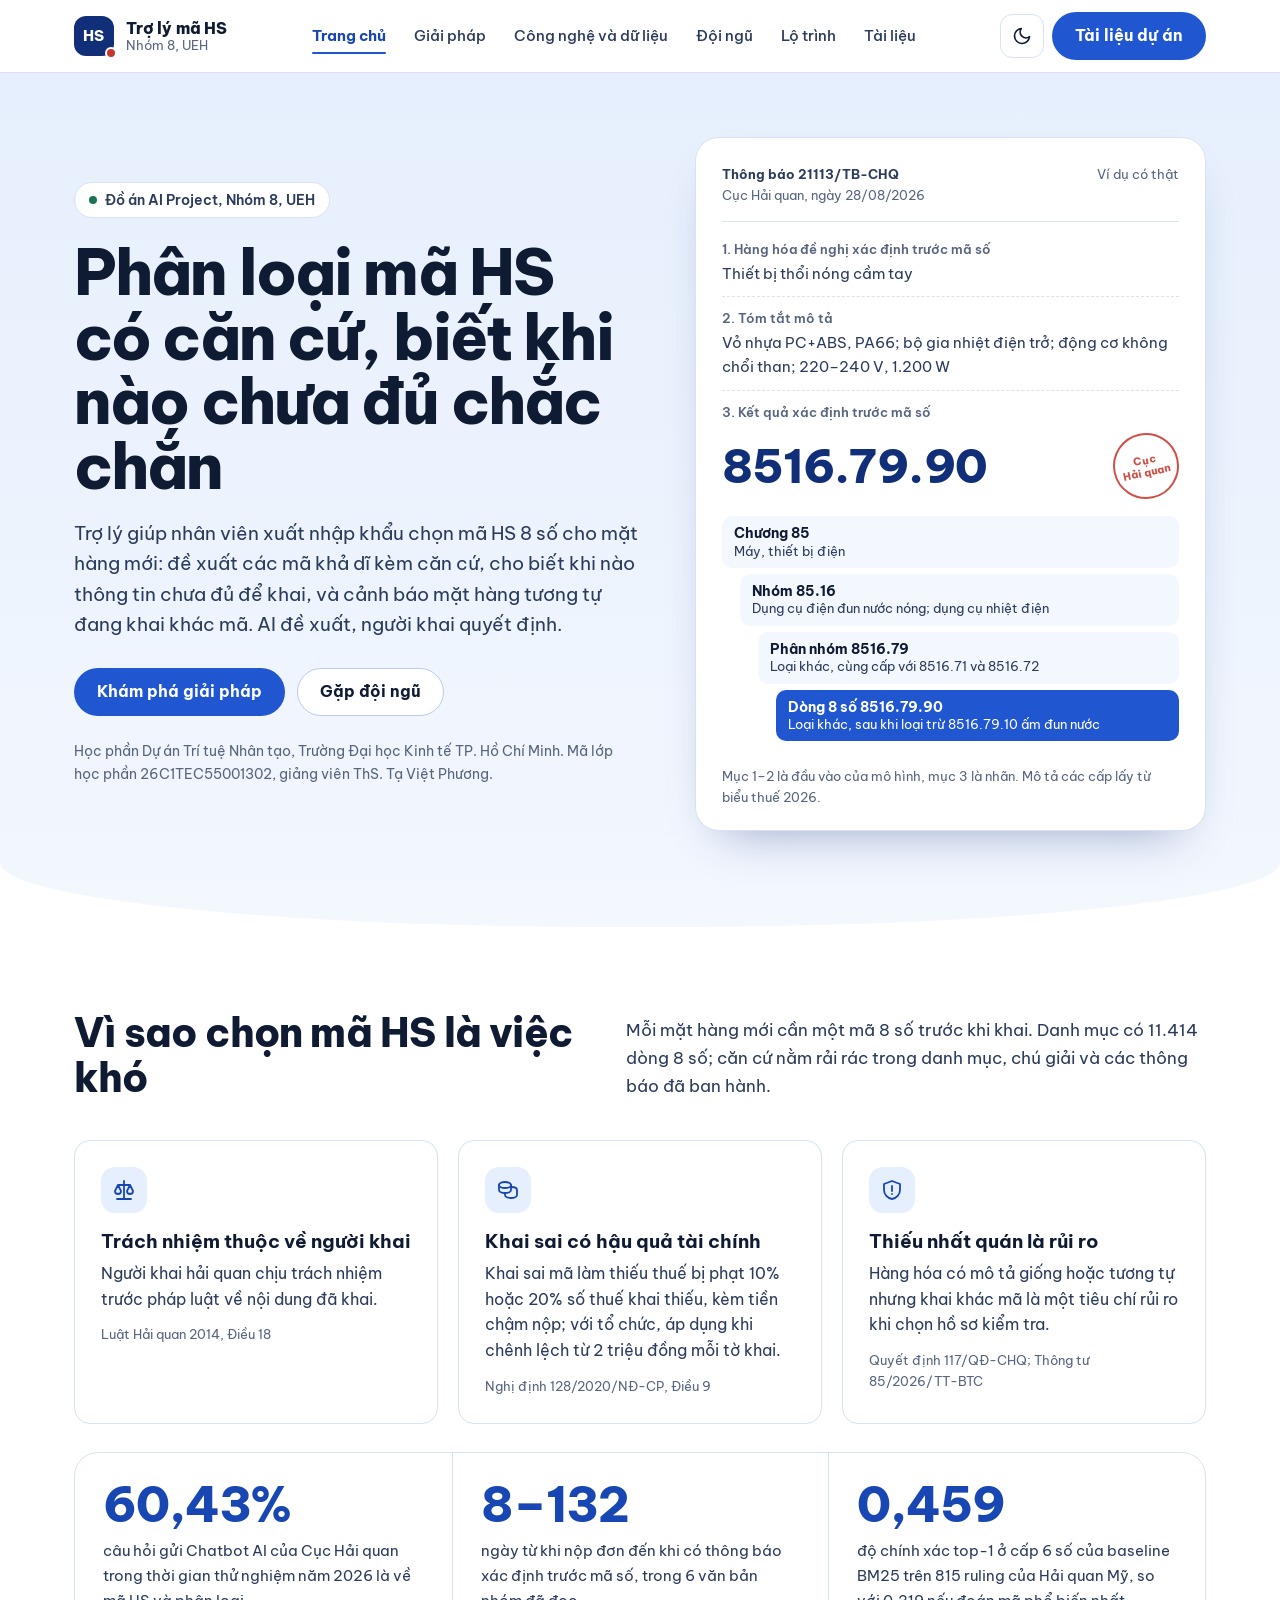
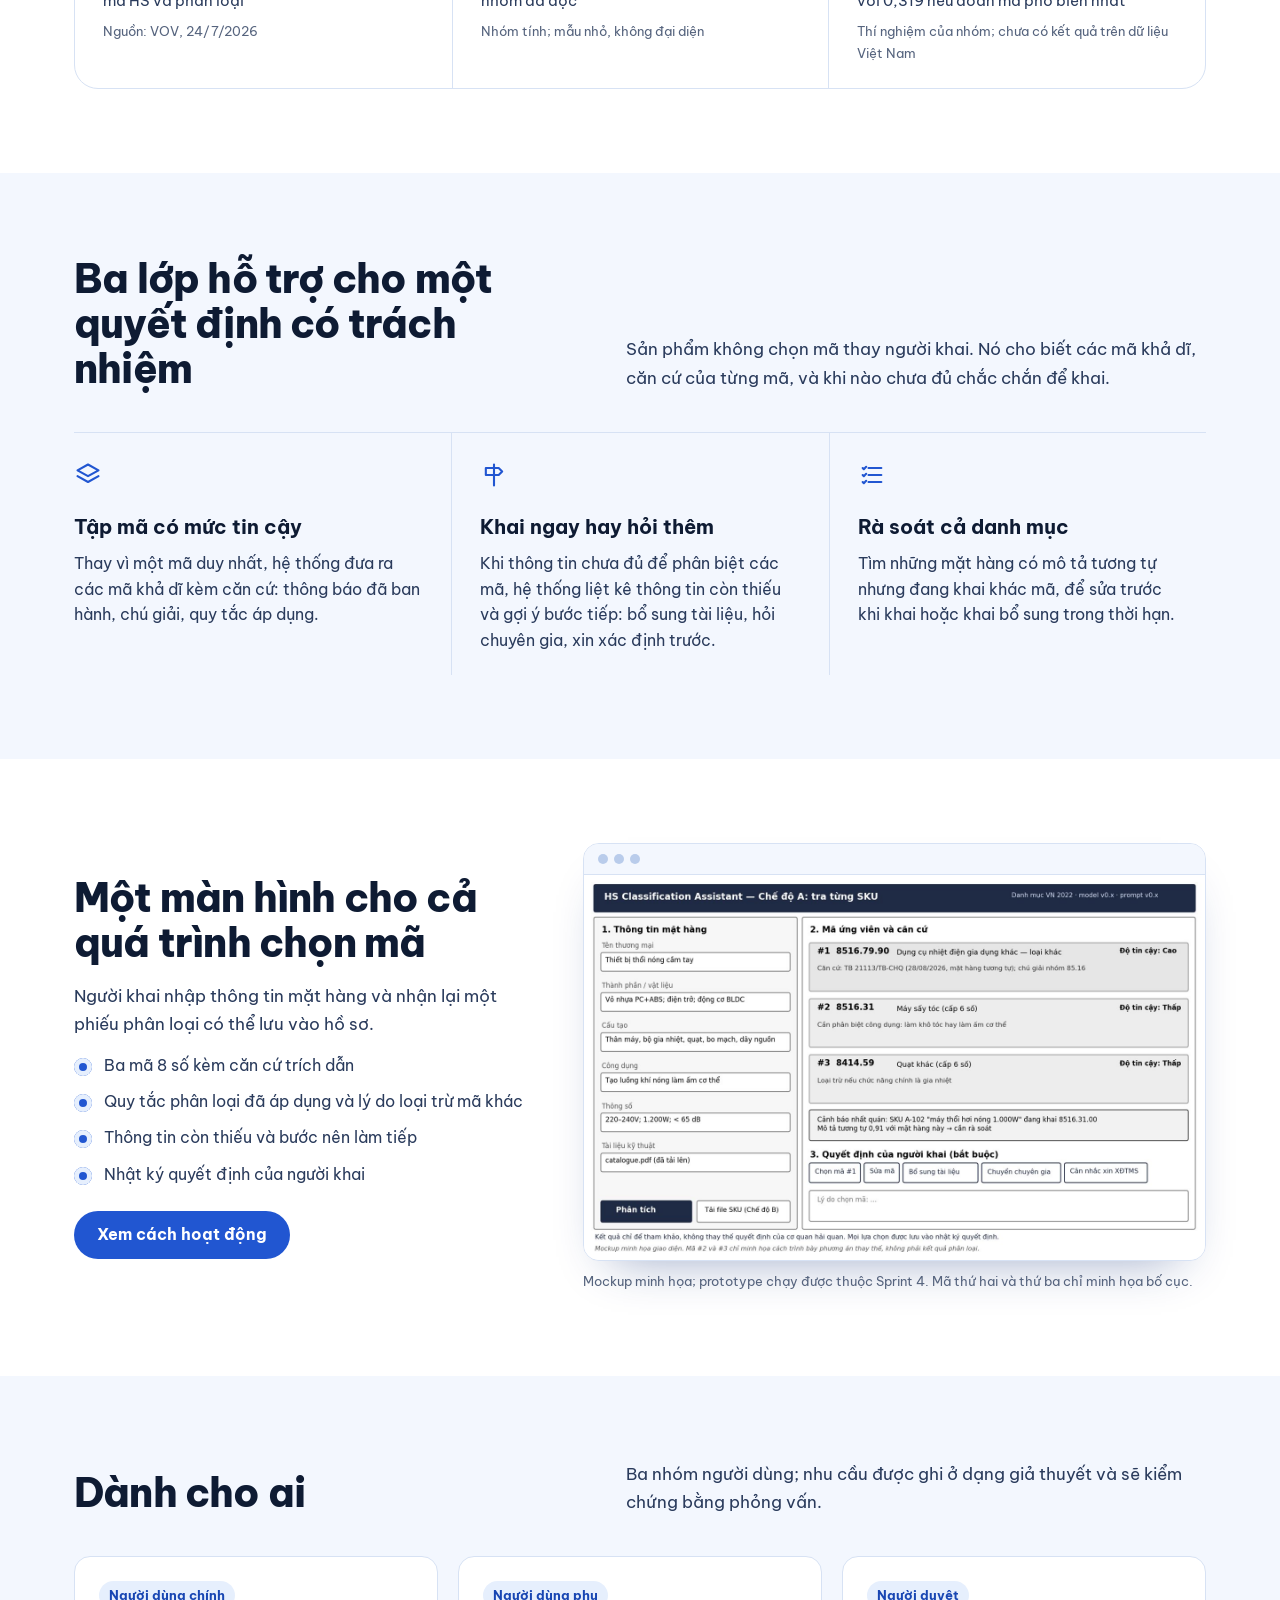
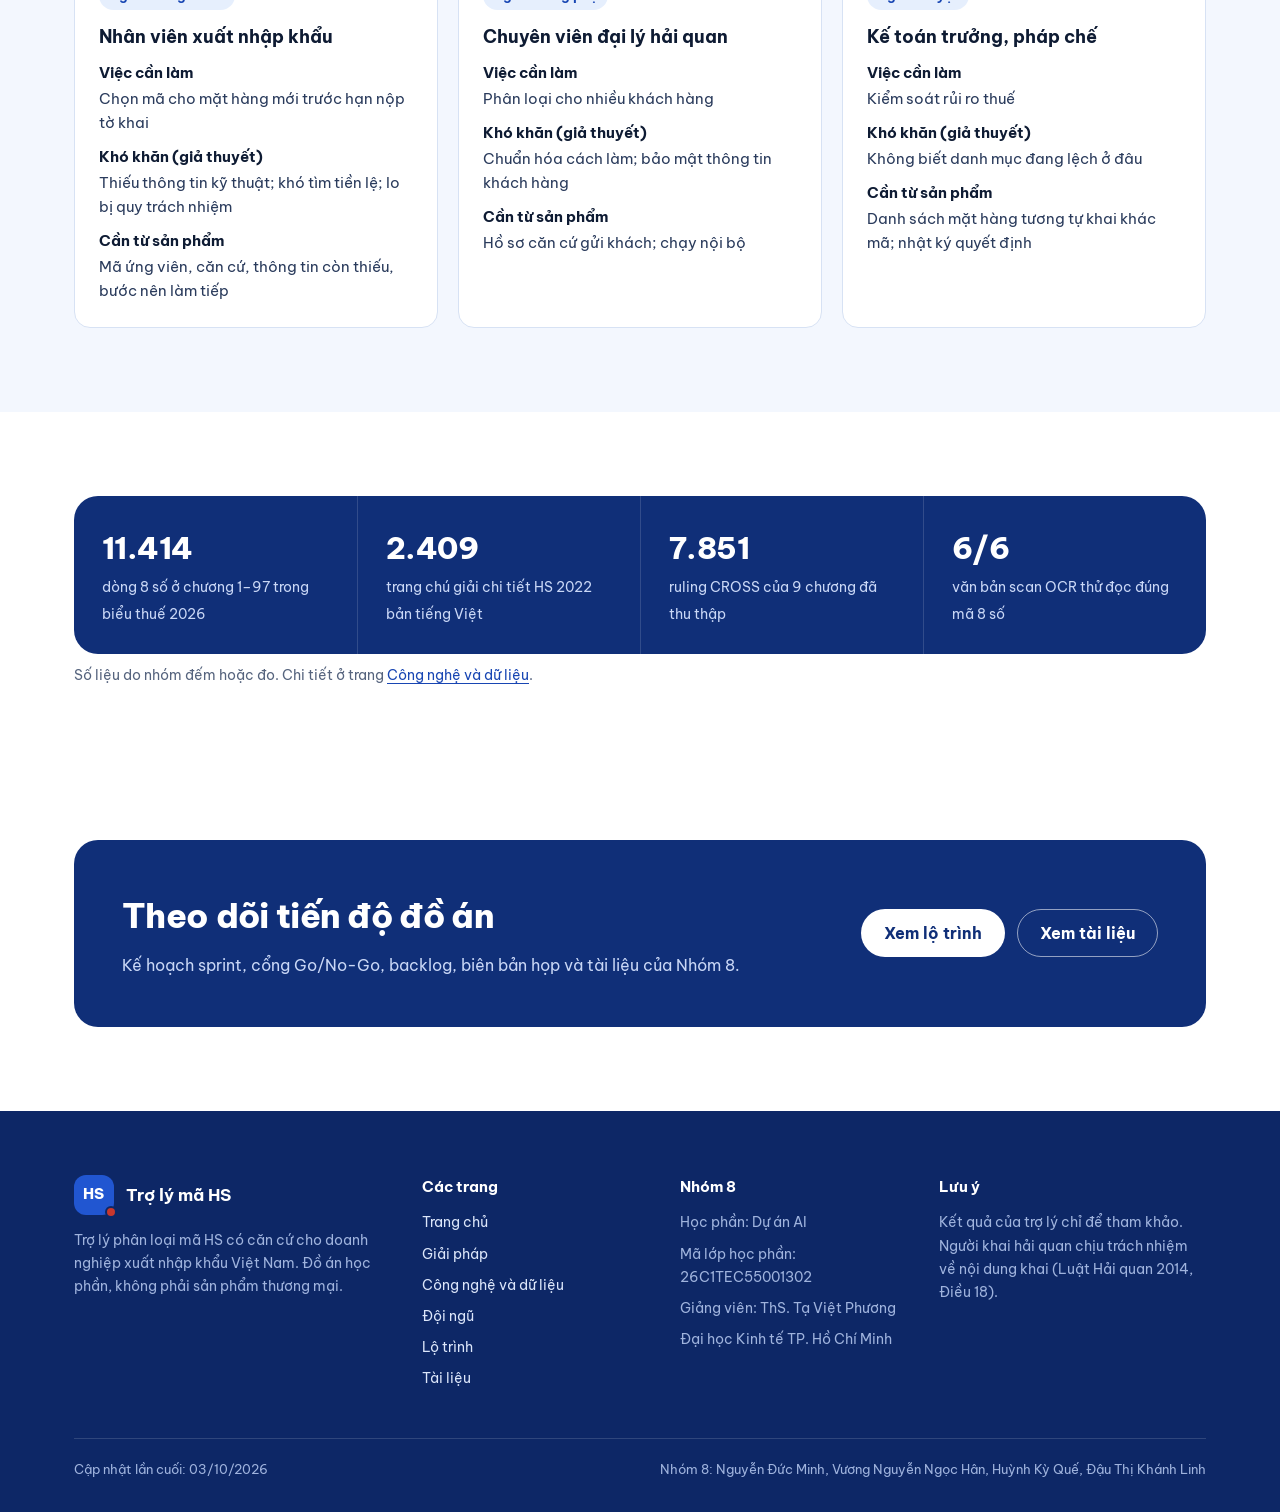
==== commit 397d5b11: "Update index page" ====
--- a/docs/index.html
+++ b/docs/index.html
@@ -97,7 +97,7 @@
  <div class="footer-grid">
   <div><div class="footer-brand"><span class="brand-mark" aria-hidden="true">HS</span><b>Trợ lý mã HS</b></div><p>Trợ lý phân loại mã HS có căn cứ cho doanh nghiệp xuất nhập khẩu Việt Nam. Đồ án học phần, không phải sản phẩm thương mại.</p></div>
   <div><h2>Các trang</h2><ul><li><a href="index.html">Trang chủ</a></li><li><a href="giai-phap.html">Giải pháp</a></li><li><a href="cong-nghe.html">Công nghệ và dữ liệu</a></li><li><a href="doi-ngu.html">Đội ngũ</a></li><li><a href="lo-trinh.html">Lộ trình</a></li><li><a href="tai-lieu.html">Tài liệu</a></li></ul></div>
-  <div><h2>Nhóm 8</h2><ul><li>Học phần Dự án Trí tuệ Nhân tạo</li><li>Mã lớp học phần 26C1TEC55001302</li><li>Giảng viên ThS. Tạ Việt Phương</li><li>Trường Đại học Kinh tế TP. Hồ Chí Minh</li></ul></div>
+  <div><h2>Nhóm 8</h2><ul><li>Học phần: Dự án AI</li><li>Mã lớp học phần: 26C1TEC55001302</li><li>Giảng viên: ThS. Tạ Việt Phương</li><li>Đại học Kinh tế TP. Hồ Chí Minh</li></ul></div>
   <div><h2>Lưu ý</h2><p>Kết quả của trợ lý chỉ để tham khảo. Người khai hải quan chịu trách nhiệm về nội dung khai (Luật Hải quan 2014, Điều 18).</p></div>
  </div>
  <div class="footer-bottom"><span>Cập nhật lần cuối: 03/10/2026</span><span>Nhóm 8: Nguyễn Đức Minh, Vương Nguyễn Ngọc Hân, Huỳnh Kỳ Quế, Đậu Thị Khánh Linh</span></div>
